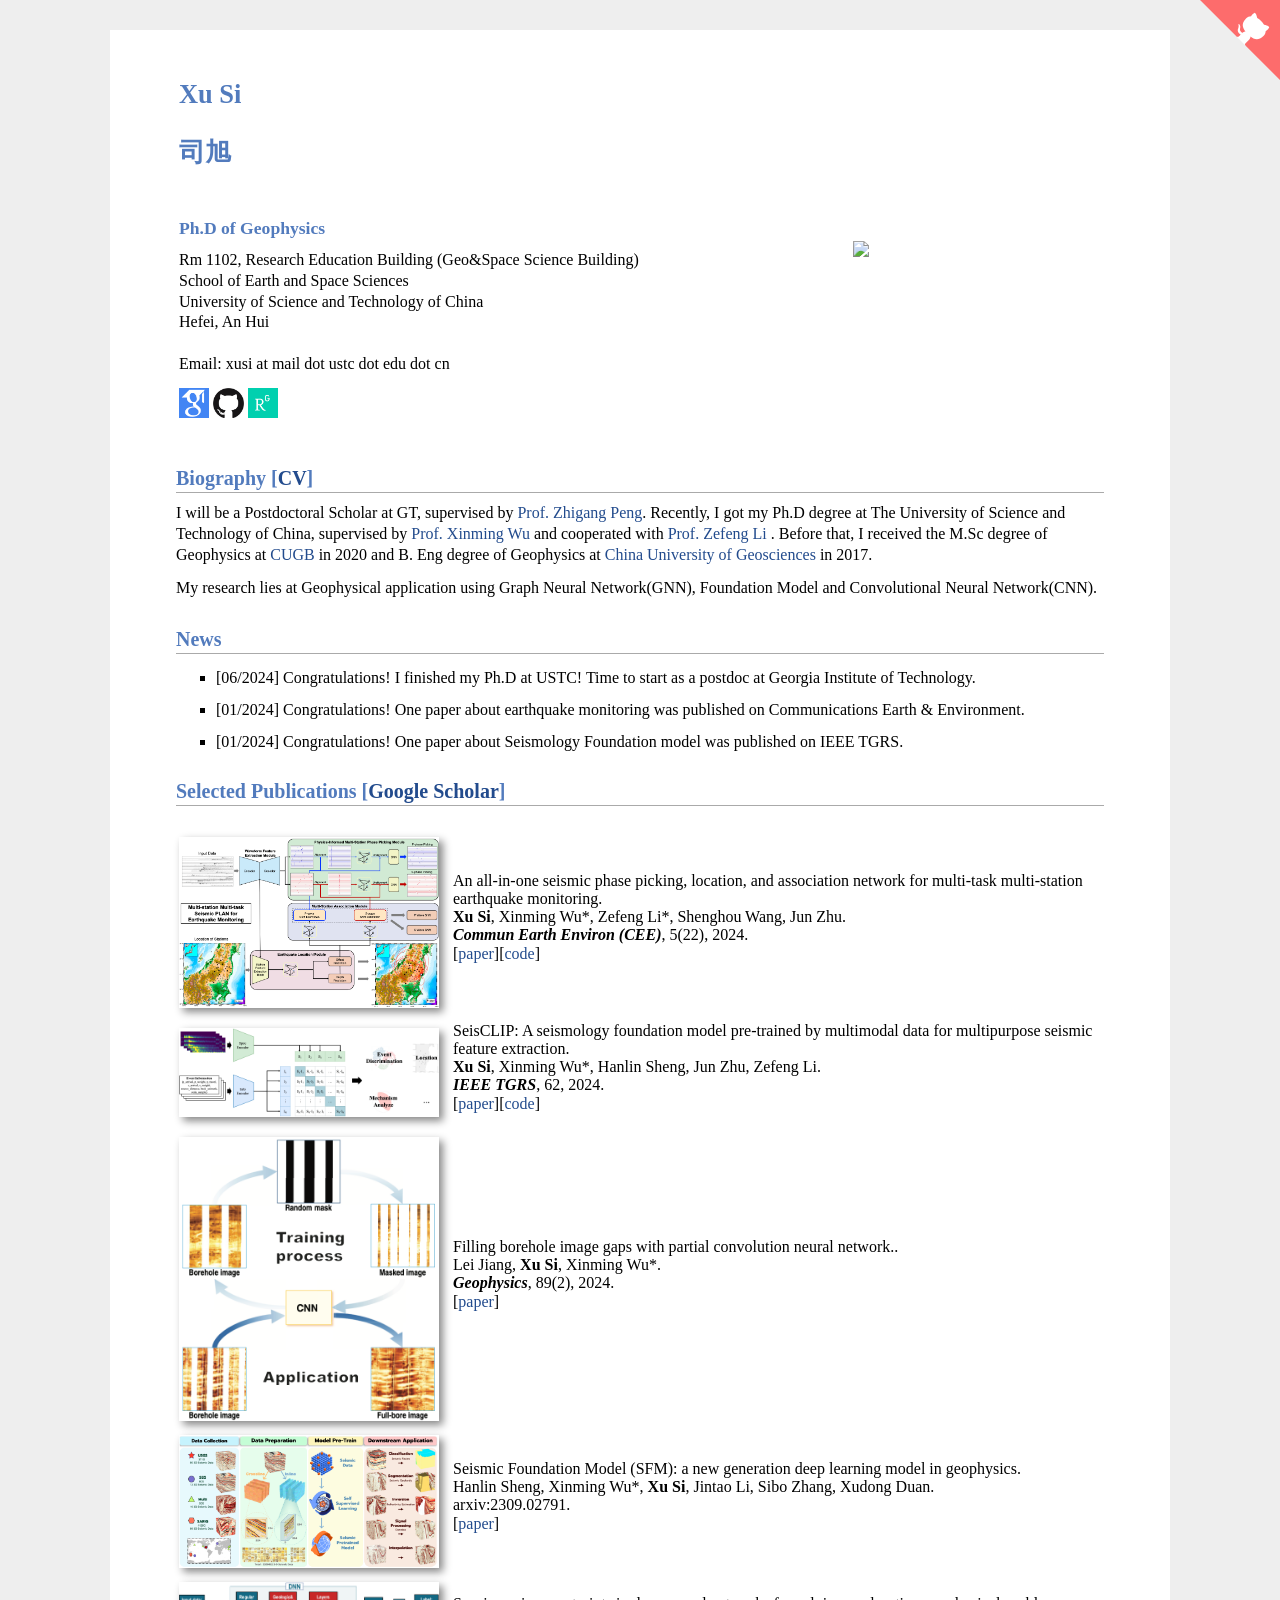
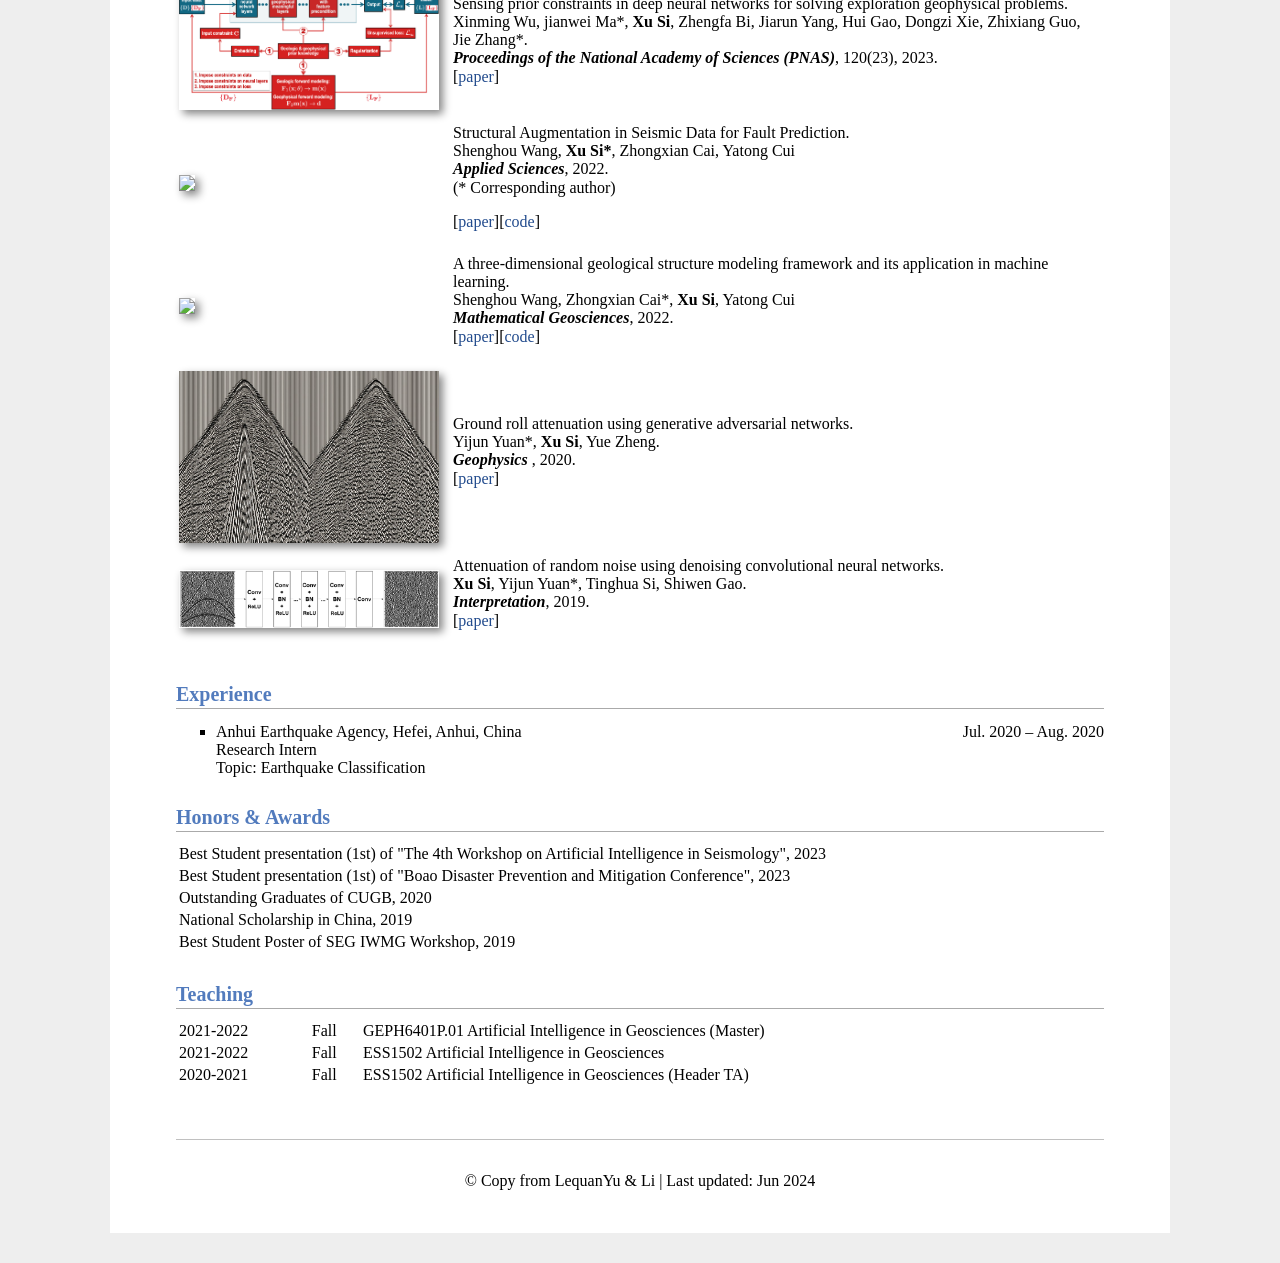
==== index.html @ 68e004c1 "pic" ====
<!DOCTYPE html PUBLIC "-//W3C//DTD XHTML 1.1//EN"
  "http://www.w3.org/TR/xhtml11/DTD/xhtml11.dtd">
<html xmlns="http://www.w3.org/1999/xhtml" xml:lang="en">
<head>
<link rel="shortcut icon" href="myIcon.ico">
<meta http-equiv="Content-Type" content="text/html;charset=utf-8" />

<meta name="keywords" content="Xu Si, Si Xu"> 
<meta name="description" content="Xu Si&#39;s home page">
<meta name="google-site-verification" content="yy_3iiS_X6pJdegdwitJMrH0LRLHXwpjrV9RKLXxKjg" />
<meta name="google-site-verification" content="yy_3iiS_X6pJdegdwitJMrH0LRLHXwpjrV9RKLXxKjg" />
<link rel="stylesheet" href="jemdoc.css" type="text/css">
<title>Xu Si&#39;s Homepage</title>
<script>
  (function(i,s,o,g,r,a,m){i['GoogleAnalyticsObject']=r;i[r]=i[r]||function(){
  (i[r].q=i[r].q||[]).push(arguments)},i[r].l=1*new Date();a=s.createElement(o),
  m=s.getElementsByTagName(o)[0];a.async=1;a.src=g;m.parentNode.insertBefore(a,m)
  })(window,document,'script','https://www.google-analytics.com/analytics.js','ga');

  ga('create', 'UA-87320911-1', 'auto');
  ga('send', 'pageview');

</script>
</head>
<body>
<div id="layout-content" style="margin-top:25px">
 <a href="https://github.com/sixu0" class="github-corner"><svg width="80" height="80" viewBox="0 0 250 250" style="fill:#FD6C6C; color:#fff; position: absolute; top: 0; border: 0; right: 0;"><path d="M0,0 L115,115 L130,115 L142,142 L250,250 L250,0 Z"></path><path d="M128.3,109.0 C113.8,99.7 119.0,89.6 119.0,89.6 C122.0,82.7 120.5,78.6 120.5,78.6 C119.2,72.0 123.4,76.3 123.4,76.3 C127.3,80.9 125.5,87.3 125.5,87.3 C122.9,97.6 130.6,101.9 134.4,103.2" fill="currentColor" style="transform-origin: 130px 106px;" class="octo-arm"></path><path d="M115.0,115.0 C114.9,115.1 118.7,116.5 119.8,115.4 L133.7,101.6 C136.9,99.2 139.9,98.4 142.2,98.6 C133.8,88.0 127.5,74.4 143.8,58.0 C148.5,53.4 154.0,51.2 159.7,51.0 C160.3,49.4 163.2,43.6 171.4,40.1 C171.4,40.1 176.1,42.5 178.8,56.2 C183.1,58.6 187.2,61.8 190.9,65.4 C194.5,69.0 197.7,73.2 200.1,77.6 C213.8,80.2 216.3,84.9 216.3,84.9 C212.7,93.1 206.9,96.0 205.4,96.6 C205.1,102.4 203.0,107.8 198.3,112.5 C181.9,128.9 168.3,122.5 157.7,114.1 C157.9,116.9 156.7,120.9 152.7,124.9 L141.0,136.5 C139.8,137.7 141.6,141.9 141.8,141.8 Z" fill="currentColor" class="octo-body"></path></svg></a><style>.github-corner:hover .octo-arm{animation:octocat-wave 560ms ease-in-out}@keyframes octocat-wave{0%,100%{transform:rotate(0)}20%,60%{transform:rotate(-25deg)}40%,80%{transform:rotate(10deg)}}@media (max-width:500px){.github-corner:hover .octo-arm{animation:none}.github-corner .octo-arm{animation:octocat-wave 560ms ease-in-out}}</style>

<table>
	<tbody>
		<tr>
			<td width="670">
				<div id="toptitle">					
					<h1>Xu Si</h1><h1>
					<h1>司旭</h1><h1>
				</h1></div>

				<h3>Ph.D of Geophysics</h3>
				<p>
					Rm 1102, Research Education Building (Geo&Space Science Building) <br>
					School of Earth and Space Sciences <br>
					University of Science and Technology of China <br>
					Hefei, An Hui<br>
					<br>
					Email: xusi at mail dot ustc dot edu dot cn
				</p>
				<p> <a href="https://scholar.google.com/citations?user=pdmU1VcAAAAJ&hl=en"><img src="./pic/google_scholar.png" height="30px" style="margin-bottom:-3px"></a>
					<a href="https://github.com/sixu0"><img src="./pic/github_s.jpg" height="30px" style="margin-bottom:-3px"></a>
					<a href="https://www.researchgate.net/profile/Xu-Si-3"><img src="./pic/rg.png" height="30px" style="margin-bottom:-3px"></a>
					<!--
					<a href="https://www.linkedin.com/in/lequan-yu-124811a2"><img src="./pic/LinkedIn_s.png" height="30px" style="margin-bottom:-3px"></a>
					<a href="https://zh-cn.facebook.com/people/Lequan-Yu/100003696557697"><img src="./pic/Facebook_s.png" height="30px" style="margin-bottom:-3px"></a>
					-->
				</p>
			</td>
			<td>
				<img src="./pic/sixu10.jpg" border="0" width="200"><br>
			</td>
		</tr><tr>
	</tr></tbody>
</table>

<h2>Biography [<a href="./CV_xu.pdf">CV</a>]</h2>
<p>
	I will be a Postdoctoral Scholar at GT, supervised by <a href="http://geophysics.eas.gatech.edu/people/zpeng/" target="_blank">
		Prof. Zhigang Peng</a>.
	Recently, I got my Ph.D degree at The University of Science and Technology of China, 
	supervised by <a href="http://cig.ustc.edu.cn/people/list.htm" target="_blank">
	Prof. Xinming Wu</a> and cooperated with <a href="https://dams.ustc.edu.cn/main.htm" target="_blank">Prof. Zefeng Li </a>.
	Before that, I received the M.Sc degree of Geophysics at <a href="https://www.cugb.edu.cn//">CUGB</a> in 2020 and
	B. Eng degree of Geophysics at <a href="http://dkxy.cug.edu.cn//">China University of Geosciences</a> in 2017.
</p>

<p>My research lies at Geophysical application using Graph Neural Network(GNN), Foundation Model and Convolutional Neural Network(CNN). </p>

<h2>News</h2>
<ul>
	<li>
		[06/2024] Congratulations! I finished my Ph.D at USTC! Time to start as a postdoc at Georgia Institute of Technology.
	</li>
	<li>
		[01/2024] Congratulations! One paper about earthquake monitoring was published on Communications Earth & Environment.
	</li>
	<li>
		[01/2024] Congratulations! One paper about Seismology Foundation model was published on IEEE TGRS.
	</li>
</ul>



<h2>Selected Publications [<a href="https://scholar.google.com/citations?user=pdmU1VcAAAAJ&hl=en">Google Scholar</a>]</h2>
<!--<p><a href="http://scholar.google.com/citations?user=PeMuphgAAAAJ">My Google Scholar</a></p>-->
<table id="tbPublications" width="100%">
	<tbody>

	<tr>
		<td width="270">
			<img src="./indexpics/PLAN.png" width="260px" style="box-shadow: 4px 4px 8px #888">
		</td>
		<td> An all-in-one seismic phase picking, location, and association network for multi-task multi-station earthquake
		monitoring. <br>
			<b>Xu Si</b>, Xinming Wu*, Zefeng Li*, Shenghou Wang, Jun Zhu.<br>
			<i><b>Commun Earth Environ (CEE)</b></i>, 5(22), 2024.
			<p>[<a href="https://www.nature.com/articles/s43247-023-01188-4">paper</a>][<a
					href="https://github.com/sixu0/PLAN_Earthquake_Monitoring">code</a>]</p>
		</td>
	</tr>
	<tr>&nbsp</tr>
	<tr>&nbsp</tr>
	<tr>&nbsp</tr>

	<tr>
		<td width="270">
			<img src="./indexpics/SeisCLIP.png" width="260px" style="box-shadow: 4px 4px 8px #888">
		</td>
		<td> SeisCLIP: A seismology foundation model pre-trained by multimodal data for multipurpose seismic feature extraction. <br>
			<b>Xu Si</b>, Xinming Wu*, Hanlin Sheng, Jun Zhu, Zefeng Li.<br>
			<i><b>IEEE TGRS</b></i>, 62, 2024.
			<p>[<a href="https://ieeexplore.ieee.org/document/10400506">paper</a>][<a
					href="https://github.com/sixu0/SeisCLIP">code</a>]</p>
		</td>
	</tr>
	<tr>&nbsp</tr>
	<tr>&nbsp</tr>
	<tr>&nbsp</tr>

	<tr>
		<td width="270">
			<img src="./indexpics/welllog.png" width="260px" style="box-shadow: 4px 4px 8px #888">
		</td>
		<td> Filling borehole image gaps with partial convolution neural network.. <br>
			Lei Jiang, <b>Xu Si</b>, Xinming Wu*.<br>
			<i><b>Geophysics</b></i>, 89(2), 2024.
			<p>[<a href="https://cig.ustc.edu.cn/_upload/tpl/05/cd/1485/template1485/papers/jiang2024FillingBoreholeImageGaps.pdf">paper</a>]</p>
		</td>
	</tr>
	<tr>&nbsp</tr>
	<tr>&nbsp</tr>
	<tr>&nbsp</tr>


	<tr>
		<td width="270">
			<img src="./indexpics/SFM.png" width="260px" style="box-shadow: 4px 4px 8px #888">
		</td>
		<td> Seismic Foundation Model (SFM): a new generation deep learning model in geophysics. <br>
			Hanlin Sheng, Xinming Wu*, <b>Xu Si</b>, Jintao Li, Sibo Zhang, Xudong Duan.<br>
			arxiv:2309.02791.
			<p>[<a href="https://arxiv.org/abs/2309.02791">paper</a>]
			</p>
		</td>
	</tr>
	<tr>&nbsp</tr>
	<tr>&nbsp</tr>
	<tr>&nbsp</tr>

	<tr>
		<td width="270">
			<img src="./indexpics/pnas.png" width="260px" style="box-shadow: 4px 4px 8px #888">
		</td>
		<td> Sensing prior constraints in deep neural networks for solving exploration geophysical problems. <br>
			Xinming Wu, jianwei Ma*, <b>Xu Si</b>, Zhengfa Bi, Jiarun Yang, Hui Gao, Dongzi Xie, Zhixiang Guo, Jie Zhang*.<br>
			<i><b>Proceedings of the National Academy of Sciences (PNAS)</b></i>, 120(23), 2023.
			<p>[<a href="https://www.pnas.org/doi/10.1073/pnas.2219573120">paper</a>]</p>
		</td>
	</tr>
	<tr>&nbsp</tr>
	<tr>&nbsp</tr>
	<tr>&nbsp</tr>


	<tr>
		<td width="270">
			<img src="./indexpics/fault_b.png" width="260px" style="box-shadow: 4px 4px 8px #888">
		</td>
		<td> Structural Augmentation in Seismic Data for Fault Prediction. <br>
			Shenghou Wang, <b>Xu Si&#42</b>, Zhongxian Cai, Yatong Cui<br>
			<i><b>Applied Sciences</b></i>, 2022.
			<p>(* Corresponding author)</p>
			<p>[<a href="https://www.mdpi.com/2076-3417/12/19/9796">paper</a>][<a href="https://github.com/sixu0/Fault_aug">code</a>]</p>
		</td>
	</tr> 
	<tr>&nbsp</tr>
	<tr>&nbsp</tr>
	<tr>&nbsp</tr>


	<tr>
		<td width="270">
		<img src="./indexpics/fault_a.png" width="260px" style="box-shadow: 4px 4px 8px #888">
		</td>
		<td> A three-dimensional geological structure modeling framework and its application in machine learning. <br>
		Shenghou Wang, Zhongxian Cai*, <b>Xu Si</b>, Yatong Cui<br>
		<i><b>Mathematical Geosciences</b></i>, 2022.
		<p>[<a href = "https://link.springer.com/article/10.1007/s11004-022-10027-9">paper</a>][<a href="https://github.com/sixu0/Fault_aug">code</a>]</p>
		</td>
	</tr>
	<tr>&nbsp</tr>
	<tr>&nbsp</tr>
	<tr>&nbsp</tr>


	<tr>
		<td width="270">
		<img src="./indexpics/gan.png" width="260px" style="box-shadow: 4px 4px 8px #888">
		</td>		
		<td> Ground roll attenuation using generative adversarial networks. <br>
		Yijun Yuan*, <b>Xu Si</b>, Yue Zheng. <br>
		<i><b>Geophysics</b></i> , 2020.
		<p>[<a href="https://library.seg.org/doi/10.1190/geo2019-0414.1">paper</a>]</p>
		</td>
	</tr>
	<tr>&nbsp</tr>
	<tr>&nbsp</tr>
	<tr>&nbsp</tr>


	<tr>
		<td width="270">
			<img src="./indexpics/dncnn.png" width="260px" style="box-shadow: 4px 4px 8px #888">
		</td>
		<td> Attenuation of random noise using denoising convolutional neural networks. <br>
			<b>Xu Si</b>, Yijun Yuan*, Tinghua Si, Shiwen Gao. <br>
			<i><b>Interpretation</b></i>, 2019.
			<p>[<a href="https://library.seg.org/doi/10.1190/INT-2018-0220.1">paper</a>]</p>
		</td>
	</tr>
	<tr>&nbsp</tr>
	<tr>&nbsp</tr>
	<tr>&nbsp</tr>
</tbody>
</table>

<!-- <h2>Selected Conferences</h2>
<table id="Selected Conferences" width="100%">
	
	<tr>
		<td width="270">
			<img src="./indexpics/cyclegan.png" width="260px" style="box-shadow: 4px 4px 8px #888">
		</td>
		<td> Ground roll attenuation based on conditional and cycle generative adversarial networks. <br>
			<b>Xu Si</b>, Yijun Yuan, FangYuan Ping, Yue Zheng, Liyi Feng. <br>
			<i><b>IWMG</b></i>, 2019.
			<p>[<a href="https://doi.org/10.1190/iwmg2019_23.1">paper</a>]</p>
		</td>
	</tr>
	<tr>&nbsp</tr>
	<tr>&nbsp</tr>
	<tr>&nbsp</tr>
</tbody></table>	 -->
		
	<!--
	<tr>
		<td width="270">
		<img src="./indexpics/sp-gan.png" width="260px" style="box-shadow: 4px 4px 8px #888">
		</td>		
		<td> SP-GAN: Sphere-guided 3D Shape Generation and Manipulation. <br>
		Ruihui Li, <b>Xianzhi Li</b>, Ka-Hei Hui, Chi-Wing Fu. <br>
		<i><b>ACM SIGGRAPH</b></i>, 2021.
		<p></p>
		<p>[<a href="https://liruihui.github.io/source_files/SP-GAN.pdf">paper</a>][<a href="https://github.com/liruihui/SP-GAN">code</a>]</p>
		</td>
	</tr>
	<tr>&nbsp</tr>
	<tr>&nbsp</tr>
	<tr>&nbsp</tr>
	
	<tr>
		<td width="270">
		<img src="./indexpics/scan.png" width="260px" style="box-shadow: 4px 4px 8px #888">
		</td>		
		<td> Point Cloud Upsampling via Disentangled Refinement. <br>
		Ruihui Li, <b>Xianzhi Li</b>*,  Pheng-Ann Heng, Chi-Wing Fu. <br>
		<em>IEEE Conference on Computer Vision and Pattern Recognition</em> (<i><b>CVPR</b></i>), 2021.
		<p>(* Corresponding author)</p>
		<p></p>
		<p>[<a href="https://arxiv.org/abs/2106.04779">paper</a>][<a href="https://github.com/liruihui/Dis-PU">code</a>]</p>
		</td>
	</tr>
	<tr>&nbsp</tr>
	<tr>&nbsp</tr>
	<tr>&nbsp</tr>

	<tr>
		<td width="270">
		<img src="./indexpics/pu-net.png" width="260px" style="box-shadow: 4px 4px 8px #888">
		</td>
		<td> PU-Net: Point Cloud Upsampling Network. <br>
		Lequan Yu*, <b>Xianzhi Li</b>*, Chi-Wing Fu, Daniel Cohen-Or, Pheng-Ann Heng. <br>
		<em>IEEE Conference on Computer Vision and Pattern Recognition</em> (<i><b>CVPR</b></i>), 2018.
		<p>(* Joint first author)</p>
		<p></p>
		<p>[<a href="https://arxiv.org/abs/1801.06761" target="_blank">paper</a>] [<a href="https://github.com/yulequan/PU-Net" target="_blank">code</a>]</p>
		</td>
	</tr>
	<tr>&nbsp</tr>
	<tr>&nbsp</tr>
	<tr>&nbsp</tr>
	-->




<h2>Experience</h2>
<ul>
	<!-- <li>
		<div style="float:left; text-align:left">Huawei, Cloud BU Group, Xian, Shaanxi, China</div> <div style="float:right; text-align:right">Mar. 2021 – Jul. 2021</div><br>
		Cloud Computing Engineer Intern<br>
		Topic: Seismic Attribute<br>
	</li> -->
	<li>
		<div style="float:left; text-align:left">Anhui Earthquake Agency, Hefei, Anhui, China</div> <div style="float:right; text-align:right">Jul. 2020 – Aug. 2020</div><br>
		Research Intern<br>
		Topic: Earthquake Classification<br>
	</li>
</ul>


<h2>Honors &amp; Awards</h2>
<table style="border-spacing:2px">

	<tbody>
		<tr><td> Best Student presentation (1st) of "The 4th Workshop on Artificial Intelligence in Seismology", 2023</td></tr>
		<tr><td> Best Student presentation (1st) of "Boao Disaster Prevention and Mitigation Conference", 2023</td></tr>
		<tr><td> Outstanding Graduates of CUGB, 2020</td></tr>
		<tr><td> National Scholarship in China, 2019</td></tr>
		<tr><td> Best Student Poster of SEG IWMG Workshop, 2019</td></tr>
	</tbody>
</table>


<h2>Teaching</h2>
<table id="tbTeaching" border="0" width="100%">
	<tbody>
		<tr>
			<td> 2021-2022</td><td>Fall</td><td>GEPH6401P.01 Artificial Intelligence in Geosciences (Master)</td>
		</tr>
        	<tr>
			<td> 2021-2022</td><td>Fall</td><td>ESS1502 Artificial Intelligence in Geosciences</td>
		</tr>
		<tr>
			<td> 2020-2021</td><td>Fall</td><td>ESS1502 Artificial Intelligence in Geosciences (Header TA)</td>
		</tr>
	</tbody>
</table>

<!--
<h2>Experience</h2>
<li>
	Research Assistant, &nbsp 08. 2015 - Now
	<p></p>
	<p>&nbsp&nbsp&nbsp The Chinese University of Hong Kong</p>
	<p></p> 
		<p>&nbsp&nbsp&nbsp Advisor: Pheng Ann Heng</p> 
        <p style="margin-top:3px">
		</p>
</li>
<li>
	Software Engineering Intern, &nbsp 01. 2015 - 04. 2015
	<p></p>
	<p>&nbsp&nbsp&nbsp Epiclouds, a startup company in Hangzhou</p>
	<p></p> 
        <p style="margin-top:3px">
		</p>
</li>

<h2>Miscellanies</h2>
<li>
	<h4>Research Papers</h4>&nbsp 
		<a href="http://kesen.realtimerendering.com/">Computer Graphics Papers</a>,&nbsp
        <a href="http://www.cvpapers.com/index.html">Computer Vision Papers</a>
        <p style="margin-top:3px">
		</p>
</li>

<li>
	<h4>Some of My Friends</h4>&nbsp 
		<a href="http://appsrv.cse.cuhk.edu.hk/~xuli/">Li Xu</a>,&nbsp 
		<a href="http://appsrv.cse.cuhk.edu.hk/~cwlu/">Cewu Lu</a>,&nbsp
		<a href="http://appsrv.cse.cuhk.edu.hk/~qyan/">Qiong Yan</a>,&nbsp 
		<a href="http://shijianping.me/">Jianping Shi</a>,&nbsp
		<a href="http://i.cs.hku.hk/~xghan/">Xiaoguang Han</a>,&nbsp
		<a href="http://www.math.zju.edu.cn/ruizhenhu/">Ruizhen Hu</a>,&nbsp 
		<a href="http://appsrv.cse.cuhk.edu.hk/~rjliao/">Renjie Liao</a>,&nbsp
		<a href="">Ziyang Ma</a>,&nbsp
		<a href="http://www.xtao.website">Xin Tao</a>
        <p style="margin-top:3px">
		</p>
</li>

<li>
	<h4>Coding Resources</h4>&nbsp 
		<a href="http://opencv.itseez.com/">OpenCV</a>,&nbsp
        <a href="http://www.cgal.org/">CGAL</a>,&nbsp
        <a href="http://www.opengl.org/">OpenGL</a>,&nbsp
        <a href="http://www.nvidia.com/object/cuda_home_new.html">CUDA</a>,&nbsp
        <a href="http://www.wholetomato.com/">Visual Assist</a>,&nbsp
        <a href="www.mosek.com/">Mosek</a>,&nbsp
        <a href="http://www.mathworks.cn/products/matlab/">Matlab</a>,&nbsp
        <a href="http://software.intel.com/en-us/articles/intel-mkl/">Math Kernel Library</a>,&nbsp
        <a href="http://www.cs.umd.edu/~mount/ANN/">ANN</a>,&nbsp
        <a href="http://www.netlib.org/lapack/">LAPACK</a>,&nbsp
        <a href="http://www.tau.ac.il/~stoledo/taucs/">TAUCS</a>,&nbsp
        <a href="http://www.codeproject.com/Articles/1300/CxImage">CXimage</a>
        <p style="margin-top:3px">
		</p>
</li>
-->

<div id="footer">
	<div id="footer-text"></div>
</div>
	<p><center>
	  	<div id="clustrmaps-widget" style="width:10%">
			<script type="text/javascript" id="clstr_globe"
				src="//clustrmaps.com/globe.js?d=zldjbNQt2VeWQ4o3VIk_ILnxk0wG7ytRajCscqDWEXE"></script>
	  		<noscript><a href='https://clustrmaps.com/site/xfn5' title='Visit tracker'><img
					src='//clustrmaps.com/map_v2.png?cl=ffffff&w=a&t=tt&d=pT8r_ZMBBdBPTv7KnlTCiBDylmHyi1qsWdPpY_tIlqY' /></a></noscript>

<!--<script type='text/javascript' id='clustrmaps' src='//cdn.clustrmaps.com/map_v2.js?cl=ffffff&w=a&t=tt&d=UexA6kPrFZuJeB69B5BZyS063R_EhdDx6FAwAYiub2U&co=2d78ad&ct=ffffff&cmo=3acc3a&cmn=ff5353'></script>
      		<noscript><a href='https://clustrmaps.com/site/1aa2l'  title='Visit tracker'><img src='//clustrmaps.com/map_v2.png?cl=ffffff&w=a&t=tt&d=UexA6kPrFZuJeB69B5BZyS063R_EhdDx6FAwAYiub2U&co=2d78ad&ct=ffffff'/></a></noscript> -->
	</div>        
	<br>
        &copy; Copy from LequanYu & Li | Last updated: Jun 2024
     
      </center></p>


</div>
</body></html>
---- jemdoc.css ----
/* Default css file for jemdoc. */

table#tlayout {
    border: none;
    border-collapse: separate;
    background: white;
}
/*
body {
	background: white;
	padding-bottom: 8px;
	margin: 0;
}
*/
html {
  background-color: #eeeeee; 
}

body { 
  font-family: Georgia, serif;
  color: #000;
  background-color: #ffffff; 
  text-align:left; /* for IE */
  margin-top: 30px; 
  margin-bottom: 30px;
  margin-left: auto;
  margin-right: auto;
  padding-left:  50px;
  padding-right: 50px;
  padding-top: 10px;
  padding-bottom: 30px;
  max-width: 960px;
}

#layout-menu {
	background: #f6f6f6;
	border: 1px solid #dddddd;
	padding-top: 0.5em;
	padding-left: 8px;
	padding-right: 8px;
	font-size: 1.0em;
	width: auto;
	white-space: nowrap;
    text-align: left;
    vertical-align: top;
}

#layout-menu td {
	background: #f4f4f4;
    vertical-align: top;
}

#layout-content {
	padding-top: 0.0em;
	padding-left: 1.0em;
	padding-right: 1.0em;
    border: none;
    background: white;
    text-align: left;
    vertical-align: top;
}

#layout-menu a {
	line-height: 1.5em;
	margin-left: 0.5em;
}

tt {
    background: #ffffdd;
}

pre, tt {
	font-size: 90%;
	font-family: monaco, monospace;
}

a, a > tt {
	color: #224b8d;
	text-decoration: none;
}

a:hover {
	border-bottom: 1px gray dotted;
}

#layout-menu a.current:link, #layout-menu a.current:visited {
	color: #022b6d;
	border-bottom: 1px gray solid;
}
#layout-menu a:link, #layout-menu a:visited, #layout-menu a:hover {
	color: #527bbd;
	text-decoration: none;
}
#layout-menu a:hover {
	text-decoration: none;
}

div.menu-category {
	border-bottom: 1px solid gray;
	margin-top: 0.8em;
	padding-top: 0.2em;
	padding-bottom: 0.1em;
	font-weight: bold;
}

div.menu-item {
	padding-left: 16px;
	text-indent: -16px;
}

div#toptitle {
	padding-bottom: 0.2em;
	margin-bottom: 1.5em;
	/*border-bottom: 3px double gray;*/
}

/* Reduce space if we begin the page with a title. */
div#toptitle + h2, div#toptitle + h3 {
	margin-top: 0em;
}

div#subtitle {
	margin-top: 0.0em;
	margin-bottom: 0.0em;
	padding-top: 0em;
	padding-bottom: 0.1em;
}

em {
	font-style: italic;
}

strong {
	font-weight: bold;
}


h1, h2, h3 {
	color: #527bbd;
	margin-top: 0.7em;
	margin-bottom: 0.5em;
	padding-bottom: 0.2em;
	line-height: 1.0;
	padding-top: 0.5em;
	border-bottom: 1px solid #aaaaaa;
}

h1 {
	font-size: 165%;
	padding-bottom: 0.3em;
}

h2 {
	padding-top: 0.8em;
	font-size: 125%;
}

h2 + h3 {
    padding-top: 0.2em;
}

h3 {
	font-size: 110%;
	border-bottom: none;
}

p {
	margin-top: 0.0em;
	margin-bottom: 0.8em;
	padding: 0;
	line-height: 1.3;
}

pre {
	padding: 0;
	margin: 0;
}

div#footer {
	font-size: small;
	border-top: 1px solid #c0c0c0;
	padding-top: 0.1em;
	margin-top: 4.0em;
	color: #c0c0c0;
}

div#footer a {
	color: #80a0b0;
}

div#footer-text {
	float: left;
	padding-bottom: 8px;
}

ul, ol, dl {
	margin-top: 0.2em;
	padding-top: 0;
	margin-bottom: 0.8em;
}

dt {
	margin-top: 0.5em;
	margin-bottom: 0;
}

dl {
	margin-left: 20px;
}

dd {
	color: #222222;
}

dd > *:first-child {
	margin-top: 0;
}

ul {
	list-style-position: outside;
	list-style-type: square;
}

p + ul, p + ol {
	margin-top: -0.5em;
}

li {
	margin-top:0.9em;
}

ol {
	list-style-position: outside;
	list-style-type: decimal;
}

li p, dd p {
	margin-bottom: 0.3em;
}


ol ol {
	list-style-type: lower-alpha;
}

ol ol ol {
	list-style-type: lower-roman;
}

p + div.codeblock {
	margin-top: -0.6em;
}

div.codeblock, div.infoblock {
	margin-right: 0%;
	margin-top: 1.2em;
	margin-bottom: 1.3em;
}

div.blocktitle {
	font-weight: bold;
	color: #cd7b62;
	margin-top: 1.2em;
	margin-bottom: 0.1em;
}

div.blockcontent {
	border: 1px solid silver;
	padding: 0.3em 0.5em;
}

div.infoblock > div.blockcontent {
	background: #ffffee;
}

div.blockcontent p + ul, div.blockcontent p + ol {
	margin-top: 0.4em;
}

div.infoblock p {
	margin-bottom: 0em;
}

div.infoblock li p, div.infoblock dd p {
	margin-bottom: 0.5em;
}

div.infoblock p + p {
	margin-top: 0.8em;
}

div.codeblock > div.blockcontent {
	background: #f6f6f6;
}

span.pycommand {
	color: #000070;
}

span.statement {
	color: #008800;
}
span.builtin {
	color: #000088;
}
span.special {
	color: #990000;
}
span.operator {
	color: #880000;
}
span.error {
	color: #aa0000;
}
span.comment, span.comment > *, span.string, span.string > * {
	color: #606060;
}

@media print {
	#layout-menu { display: none; }
}

#fwtitle {
	margin: 2px;
}

#fwtitle #toptitle {
	padding-left: 0.5em;
	margin-bottom: 0.5em;
}

#layout-content h1:first-child, #layout-content h2:first-child, #layout-content h3:first-child {
	margin-top: -0.7em;
}

div#toptitle h1, #layout-content div#toptitle h1 {
	margin-bottom: 0.0em;
	padding-bottom: 0.1em;
	padding-top: 0;
	margin-top: 0.5em;
	border-bottom: none;
}

img.eq {
	padding: 0;
	padding-left: 0.1em;
	padding-right: 0.1em;
	margin: 0;
}

img.eqwl {
	padding-left: 2em;
	padding-top: 0.6em;
	padding-bottom: 0.2em;
	margin: 0;
}

table + table {
    margin-top: 1em;
}

tr.heading {
    font-weight: bold;
    border-bottom: 2px solid black;
}

img {
    border: none;
}

table.imgtable, table.imgtable td {
    border: none;
    text-align: left;
}
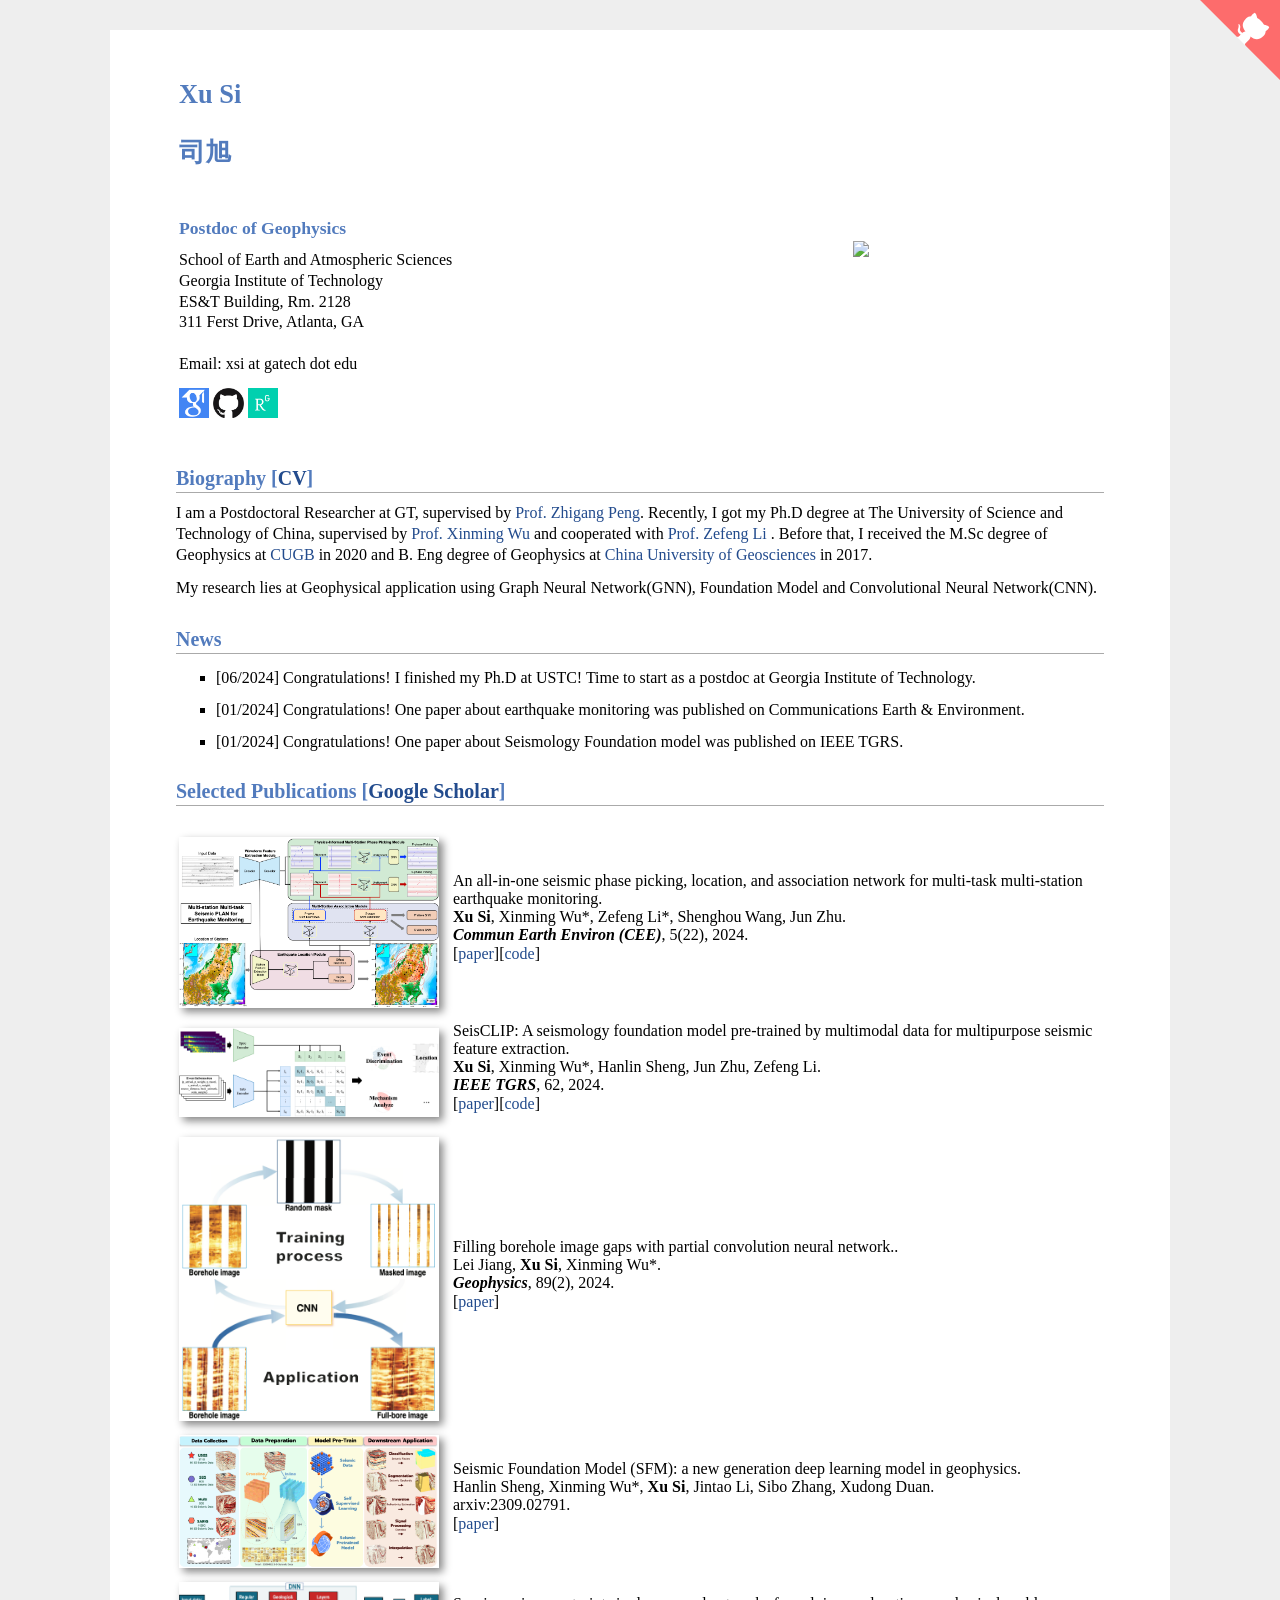
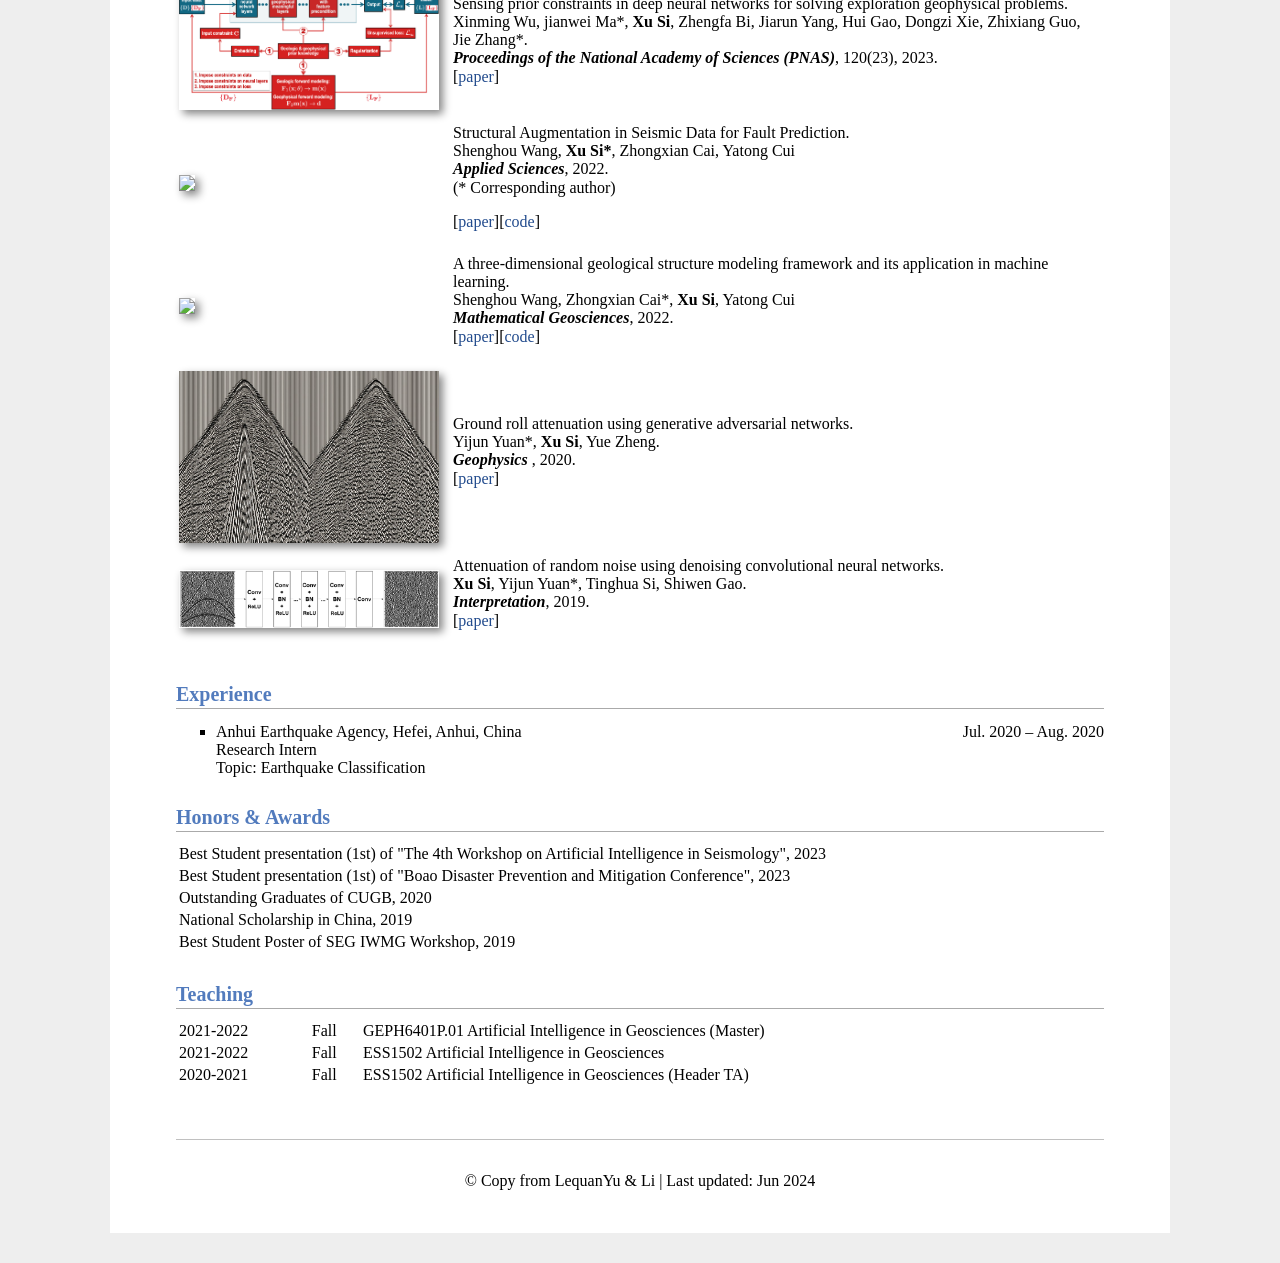
==== commit 1a26f36e: "GT" ====
--- a/index.html
+++ b/index.html
@@ -35,14 +35,15 @@
 					<h1>司旭</h1><h1>
 				</h1></div>
 
-				<h3>Ph.D of Geophysics</h3>
+				<h3>Postdoc of Geophysics</h3>
 				<p>
-					Rm 1102, Research Education Building (Geo&Space Science Building) <br>
-					School of Earth and Space Sciences <br>
-					University of Science and Technology of China <br>
-					Hefei, An Hui<br>
+					
+					School of Earth and Atmospheric Sciences <br>
+					Georgia Institute of Technology <br>
+					ES&T Building, Rm. 2128 <br>
+					311 Ferst Drive, Atlanta, GA <br>
 					<br>
-					Email: xusi at mail dot ustc dot edu dot cn
+					Email: xsi at gatech dot edu
 				</p>
 				<p> <a href="https://scholar.google.com/citations?user=pdmU1VcAAAAJ&hl=en"><img src="./pic/google_scholar.png" height="30px" style="margin-bottom:-3px"></a>
 					<a href="https://github.com/sixu0"><img src="./pic/github_s.jpg" height="30px" style="margin-bottom:-3px"></a>
@@ -62,7 +63,7 @@
 
 <h2>Biography [<a href="./CV_xu.pdf">CV</a>]</h2>
 <p>
-	I will be a Postdoctoral Scholar at GT, supervised by <a href="http://geophysics.eas.gatech.edu/people/zpeng/" target="_blank">
+	I am a Postdoctoral Researcher at GT, supervised by <a href="http://geophysics.eas.gatech.edu/people/zpeng/" target="_blank">
 		Prof. Zhigang Peng</a>.
 	Recently, I got my Ph.D degree at The University of Science and Technology of China, 
 	supervised by <a href="http://cig.ustc.edu.cn/people/list.htm" target="_blank">
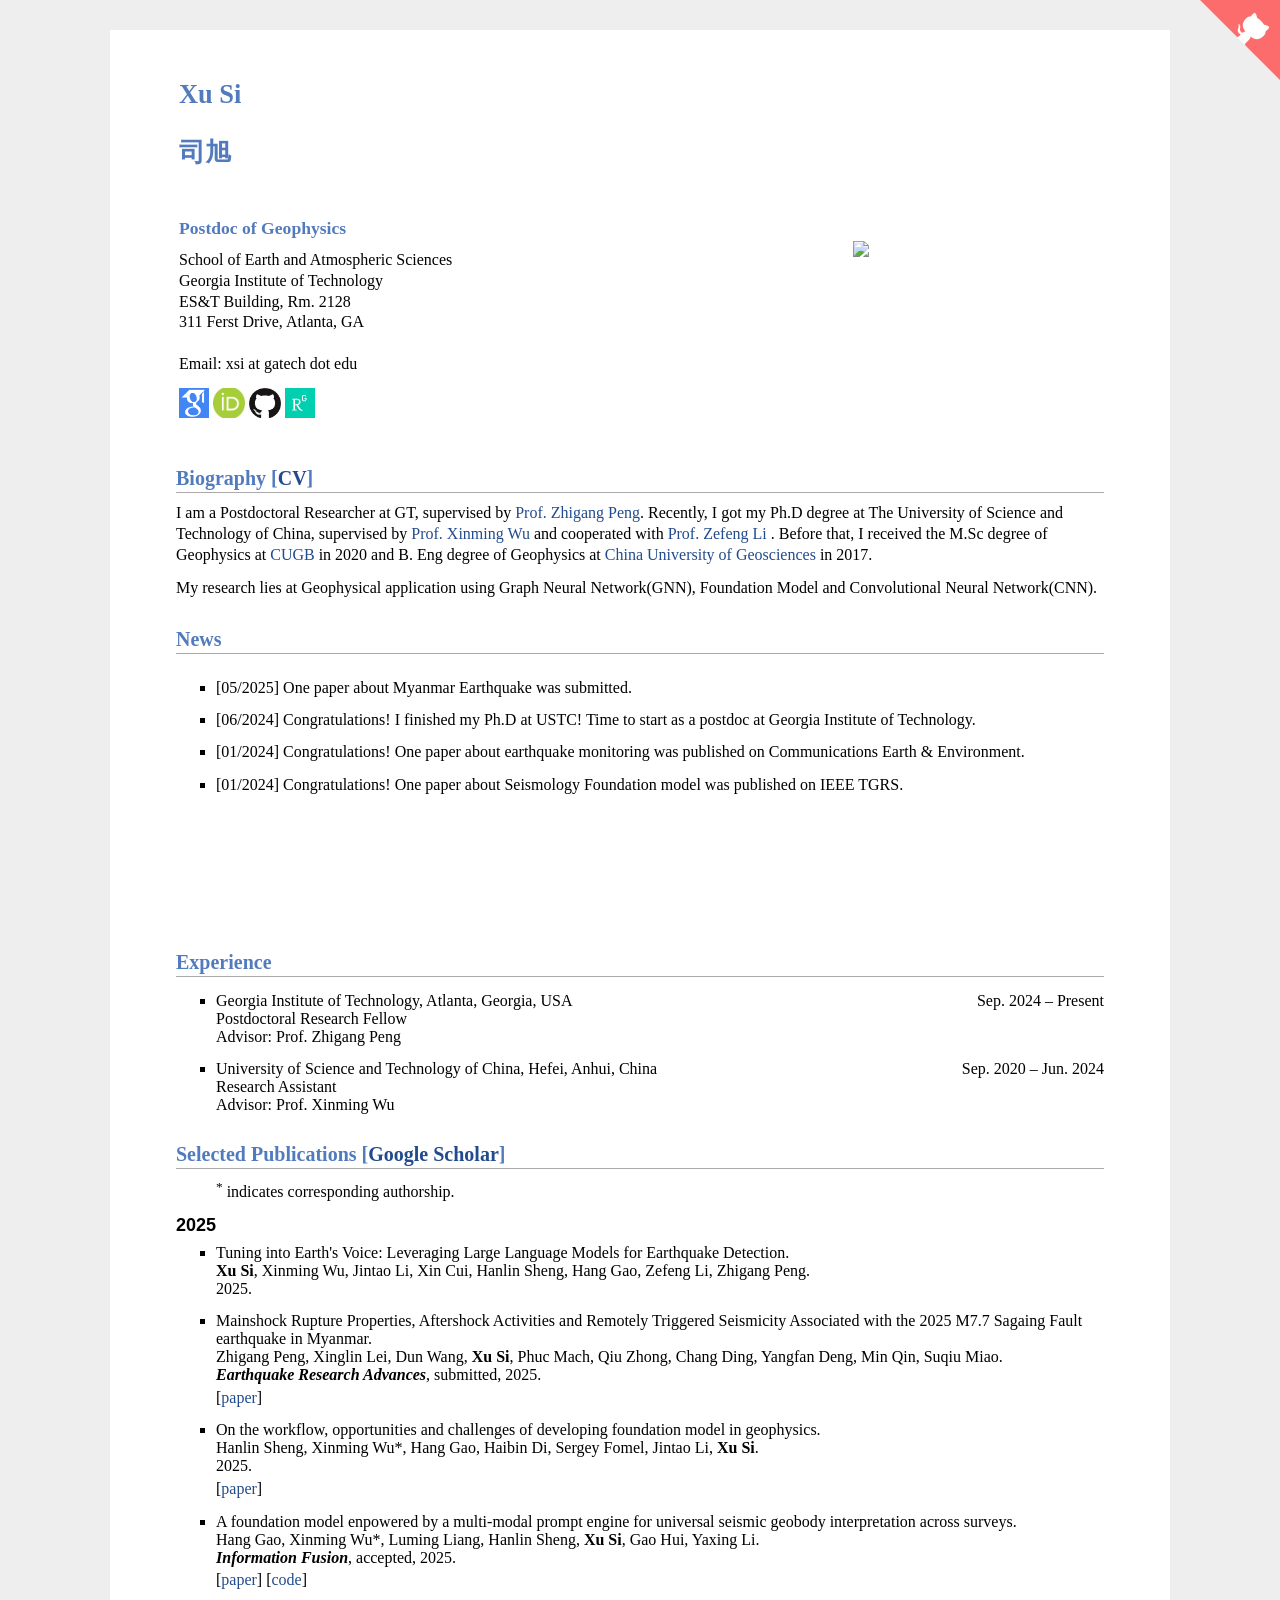
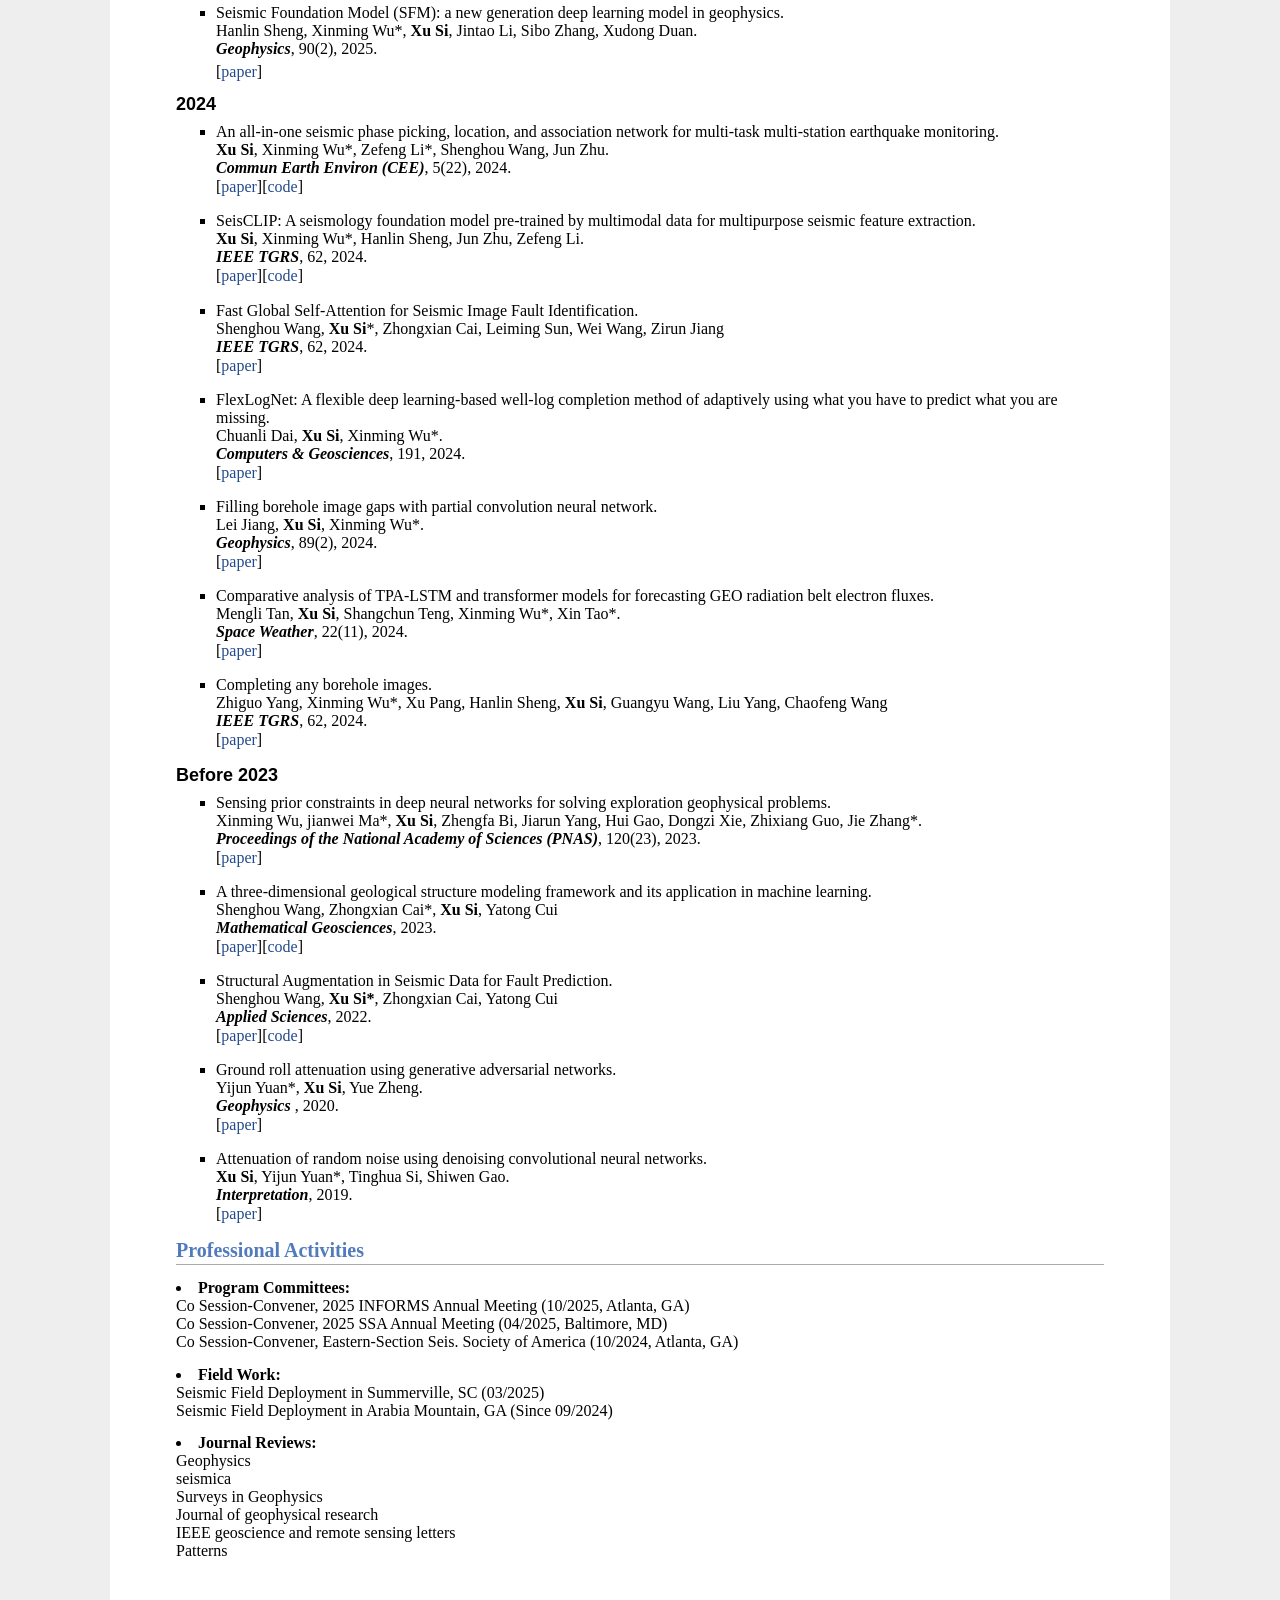
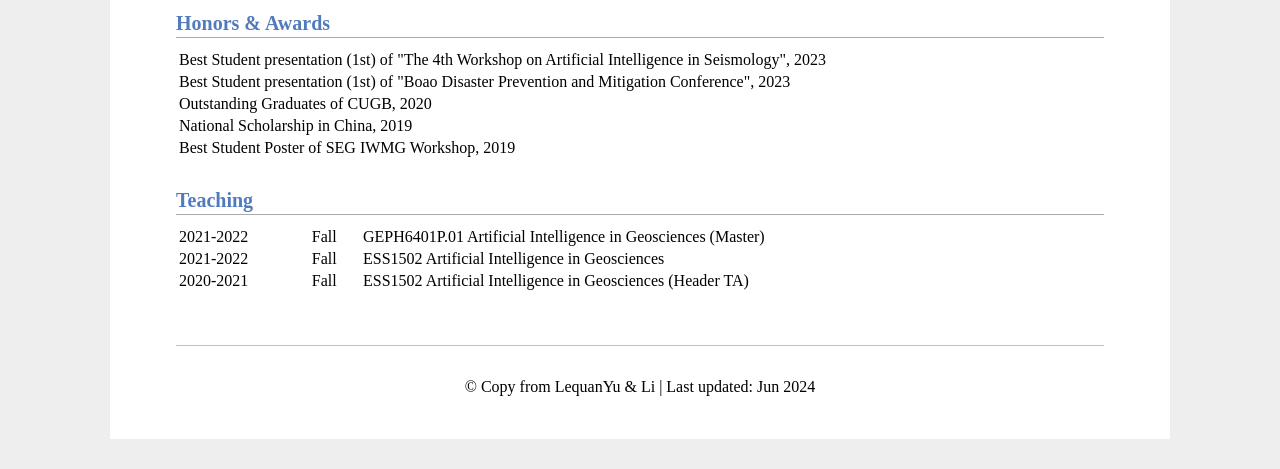
==== commit 9ed39c4d: "update" ====
--- a/index.html
+++ b/index.html
@@ -46,6 +46,7 @@
 					Email: xsi at gatech dot edu
 				</p>
 				<p> <a href="https://scholar.google.com/citations?user=pdmU1VcAAAAJ&hl=en"><img src="./pic/google_scholar.png" height="30px" style="margin-bottom:-3px"></a>
+					<a href="https://orcid.org/0000-0003-3984-5484"><img src="./pic/orcid.png" height="30px" style="margin-bottom:-3px"></a>
 					<a href="https://github.com/sixu0"><img src="./pic/github_s.jpg" height="30px" style="margin-bottom:-3px"></a>
 					<a href="https://www.researchgate.net/profile/Xu-Si-3"><img src="./pic/rg.png" height="30px" style="margin-bottom:-3px"></a>
 					<!--
@@ -75,8 +76,13 @@
 <p>My research lies at Geophysical application using Graph Neural Network(GNN), Foundation Model and Convolutional Neural Network(CNN). </p>
 
 <h2>News</h2>
+<div style="height: 240px; overflow: auto;">
+
 <ul>
 	<li>
+		[05/2025] One paper about Myanmar Earthquake was submitted.
+	</li>
+	<li>
 		[06/2024] Congratulations! I finished my Ph.D at USTC! Time to start as a postdoc at Georgia Institute of Technology.
 	</li>
 	<li>
@@ -86,7 +92,29 @@
 		[01/2024] Congratulations! One paper about Seismology Foundation model was published on IEEE TGRS.
 	</li>
 </ul>
-
+</div>
+<br>
+
+<h2>Experience</h2>
+<ul>
+	<li>
+		<div style="float:left; text-align:left">Georgia Institute of Technology, Atlanta, Georgia, USA</div>
+		<div style="float:right; text-align:right">Sep. 2024 – Present</div><br>
+		Postdoctoral Research Fellow<br>
+		Advisor: Prof. Zhigang Peng<br>
+	</li>
+	<li>
+		<div style="float:left; text-align:left">University of Science and Technology of China, Hefei, Anhui, China</div>
+		<div style="float:right; text-align:right">Sep. 2020 – Jun. 2024</div><br>
+		Research Assistant<br>
+		Advisor: Prof. Xinming Wu<br>
+	</li>
+		<!-- <li>
+				<div style="float:left; text-align:left">Huawei, Cloud BU Group, Xian, Shaanxi, China</div> <div style="float:right; text-align:right">Mar. 2021 – Jul. 2021</div><br>
+				Cloud Computing Engineer Intern<br>
+				Topic: Seismic Attribute<br>
+			</li> -->
+</ul>
 
 
 <h2>Selected Publications [<a href="https://scholar.google.com/citations?user=pdmU1VcAAAAJ&hl=en">Google Scholar</a>]</h2>
@@ -94,227 +122,191 @@
 <table id="tbPublications" width="100%">
 	<tbody>
 
-	<tr>
-		<td width="270">
-			<img src="./indexpics/PLAN.png" width="260px" style="box-shadow: 4px 4px 8px #888">
-		</td>
-		<td> An all-in-one seismic phase picking, location, and association network for multi-task multi-station earthquake
-		monitoring. <br>
+    <!-- <ul>
+		† indicates equal contribution; <sup>*</sup> indicates corresponding authorship.
+	</ul> -->
+	<ul>
+		 <sup>*</sup> indicates corresponding authorship.
+	</ul>
+
+	<p>
+		<font face="Arial" size="4"><b>2025</b></font>
+	</p>
+	<ul>
+		<li>
+			Tuning into Earth's Voice: Leveraging Large Language Models for Earthquake Detection. <br>
+			<b>Xu Si</b>, Xinming Wu, Jintao Li, Xin Cui, Hanlin Sheng, Hang Gao, Zefeng Li, Zhigang Peng.<br>
+			2025.
+			<!-- </p>[<a href="https://arxiv.org/abs/2504.17384">paper</a>] -->
+			<!-- [<a href="https://github.com/shenghanlin/SeismicFoundationModel">code</a>]</p> -->
+			</p>
+		</li>
+		<li>
+			Mainshock Rupture Properties, Aftershock Activities and Remotely Triggered Seismicity Associated with the 2025 M7.7
+			Sagaing Fault earthquake in Myanmar. <br>
+			Zhigang Peng, Xinglin Lei, Dun Wang, <b>Xu Si</b>, Phuc Mach, Qiu Zhong, Chang Ding, Yangfan Deng, Min Qin, Suqiu Miao.<br>
+			<i><b>Earthquake Research Advances</b></i>, submitted, 2025.
+			</p>[<a href="https://doi.org/10.31223/X5BQ7D">paper</a>]
+			<!-- [<a href="https://github.com/shenghanlin/SeismicFoundationModel">code</a>]</p> -->
+			</p>
+		</li>
+		<li>
+			On the workflow, opportunities and challenges of developing foundation model in geophysics. <br>
+			Hanlin Sheng, Xinming Wu*, Hang Gao, Haibin Di, Sergey Fomel, Jintao Li, <b>Xu Si</b>.<br>
+			2025.
+			</p>[<a href="https://arxiv.org/abs/2504.17384">paper</a>]
+			<!-- [<a href="https://github.com/shenghanlin/SeismicFoundationModel">code</a>]</p> -->
+			</p>
+		</li>
+		<li> 
+			A foundation model enpowered by a multi-modal prompt engine for universal seismic geobody interpretation across surveys. <br>
+			Hang Gao, Xinming Wu*, Luming Liang, Hanlin Sheng, <b>Xu Si</b>, Gao Hui, Yaxing Li.<br>
+			<i><b>Information Fusion</b></i>, accepted, 2025.
+			</p>[<a href="http://cig.ustc.edu.cn/_upload/tpl/05/cd/1485/template1485/papers/sheng2025SFM.pdf">paper</a>]
+			[<a href="https://github.com/shenghanlin/SeismicFoundationModel">code</a>]</p>
+			</p>
+		</li>
+		<li> 
+			Seismic Foundation Model (SFM): a new generation deep learning model in geophysics. <br>
+			Hanlin Sheng, Xinming Wu*, <b>Xu Si</b>, Jintao Li, Sibo Zhang, Xudong Duan.<br>
+			<i><b>Geophysics</b></i>, 90(2), 2025.
+			</p>[<a
+				href="https://arxiv.org/abs/2409.04962">paper</a>]
+				<!-- [<a href="https://github.com/shenghanlin/SeismicFoundationModel">code</a>]</p> -->
+			</p>
+		</li>
+	</ul>
+
+
+	<p>
+		<font face="Arial" size="4"><b>2024</b></font>
+	</p>
+	<ul>
+		<li>
+			An all-in-one seismic phase picking, location, and association network for multi-task multi-station earthquake
+			monitoring. <br>
 			<b>Xu Si</b>, Xinming Wu*, Zefeng Li*, Shenghou Wang, Jun Zhu.<br>
 			<i><b>Commun Earth Environ (CEE)</b></i>, 5(22), 2024.
 			<p>[<a href="https://www.nature.com/articles/s43247-023-01188-4">paper</a>][<a
 					href="https://github.com/sixu0/PLAN_Earthquake_Monitoring">code</a>]</p>
-		</td>
-	</tr>
-	<tr>&nbsp</tr>
-	<tr>&nbsp</tr>
-	<tr>&nbsp</tr>
-
-	<tr>
-		<td width="270">
-			<img src="./indexpics/SeisCLIP.png" width="260px" style="box-shadow: 4px 4px 8px #888">
-		</td>
-		<td> SeisCLIP: A seismology foundation model pre-trained by multimodal data for multipurpose seismic feature extraction. <br>
+		</li>
+		<li>
+			SeisCLIP: A seismology foundation model pre-trained by multimodal data for multipurpose seismic feature extraction. <br>
 			<b>Xu Si</b>, Xinming Wu*, Hanlin Sheng, Jun Zhu, Zefeng Li.<br>
 			<i><b>IEEE TGRS</b></i>, 62, 2024.
 			<p>[<a href="https://ieeexplore.ieee.org/document/10400506">paper</a>][<a
 					href="https://github.com/sixu0/SeisCLIP">code</a>]</p>
-		</td>
-	</tr>
-	<tr>&nbsp</tr>
-	<tr>&nbsp</tr>
-	<tr>&nbsp</tr>
-
-	<tr>
-		<td width="270">
-			<img src="./indexpics/welllog.png" width="260px" style="box-shadow: 4px 4px 8px #888">
-		</td>
-		<td> Filling borehole image gaps with partial convolution neural network.. <br>
+		</li>
+		<li>
+			Fast Global Self-Attention for Seismic Image Fault Identification.
+			<br>
+			Shenghou Wang,  <b>Xu Si</b>*, Zhongxian Cai, Leiming Sun, Wei Wang, Zirun Jiang<br>
+			<i><b>IEEE TGRS</b></i>, 62, 2024.
+			<p>[<a href="https://ieeexplore.ieee.org/abstract/document/10621618">paper</a>]
+		</li>
+		<li> FlexLogNet: A flexible deep learning-based well-log completion method of adaptively using what you have to predict what
+		you are missing. <br>
+			Chuanli Dai, <b>Xu Si</b>, Xinming Wu*.<br>
+			<i><b>Computers & Geosciences</b></i>, 191, 2024.
+			<p>[<a
+					href="http://cig.ustc.edu.cn/_upload/tpl/05/cd/1485/template1485/papers/dai2024FlexLogNet.pdf">paper</a>]
+			</p>
+		</li>
+		<li> Filling borehole image gaps with partial convolution neural network. <br>
 			Lei Jiang, <b>Xu Si</b>, Xinming Wu*.<br>
 			<i><b>Geophysics</b></i>, 89(2), 2024.
-			<p>[<a href="https://cig.ustc.edu.cn/_upload/tpl/05/cd/1485/template1485/papers/jiang2024FillingBoreholeImageGaps.pdf">paper</a>]</p>
-		</td>
-	</tr>
-	<tr>&nbsp</tr>
-	<tr>&nbsp</tr>
-	<tr>&nbsp</tr>
-
-
-	<tr>
-		<td width="270">
-			<img src="./indexpics/SFM.png" width="260px" style="box-shadow: 4px 4px 8px #888">
-		</td>
-		<td> Seismic Foundation Model (SFM): a new generation deep learning model in geophysics. <br>
-			Hanlin Sheng, Xinming Wu*, <b>Xu Si</b>, Jintao Li, Sibo Zhang, Xudong Duan.<br>
-			arxiv:2309.02791.
-			<p>[<a href="https://arxiv.org/abs/2309.02791">paper</a>]
-			</p>
-		</td>
-	</tr>
-	<tr>&nbsp</tr>
-	<tr>&nbsp</tr>
-	<tr>&nbsp</tr>
-
-	<tr>
-		<td width="270">
-			<img src="./indexpics/pnas.png" width="260px" style="box-shadow: 4px 4px 8px #888">
-		</td>
-		<td> Sensing prior constraints in deep neural networks for solving exploration geophysical problems. <br>
+			<p>[<a
+					href="https://cig.ustc.edu.cn/_upload/tpl/05/cd/1485/template1485/papers/jiang2024FillingBoreholeImageGaps.pdf">paper</a>]
+			</p>
+		</li>
+		<li> Comparative analysis of TPA‐LSTM and transformer models for forecasting GEO radiation belt electron fluxes. <br>
+			Mengli Tan, <b>Xu Si</b>, Shangchun Teng, Xinming Wu*, Xin Tao*.<br>
+			<i><b>Space Weather</b></i>, 22(11), 2024.
+			<p>[<a
+					href="https://agupubs.onlinelibrary.wiley.com/doi/pdf/10.1029/2024SW004119">paper</a>]
+			</p>
+		</li>
+		<li>
+			Completing any borehole images.
+			<br>
+			Zhiguo Yang, Xinming Wu*, Xu Pang, Hanlin Sheng, <b>Xu Si</b>, Guangyu Wang, Liu Yang, Chaofeng Wang<br>
+			<i><b>IEEE TGRS</b></i>, 62, 2024.
+			<p>[<a href="https://ieeexplore.ieee.org/abstract/document/10697218">paper</a>]
+		</li>
+	</ul>
+
+
+	<p>
+		<font face="Arial" size="4"><b>Before 2023</b></font>
+	</p>
+	<ul>
+		<li> 
+			Sensing prior constraints in deep neural networks for solving exploration geophysical problems. <br>
 			Xinming Wu, jianwei Ma*, <b>Xu Si</b>, Zhengfa Bi, Jiarun Yang, Hui Gao, Dongzi Xie, Zhixiang Guo, Jie Zhang*.<br>
 			<i><b>Proceedings of the National Academy of Sciences (PNAS)</b></i>, 120(23), 2023.
 			<p>[<a href="https://www.pnas.org/doi/10.1073/pnas.2219573120">paper</a>]</p>
-		</td>
-	</tr>
-	<tr>&nbsp</tr>
-	<tr>&nbsp</tr>
-	<tr>&nbsp</tr>
-
-
-	<tr>
-		<td width="270">
-			<img src="./indexpics/fault_b.png" width="260px" style="box-shadow: 4px 4px 8px #888">
-		</td>
-		<td> Structural Augmentation in Seismic Data for Fault Prediction. <br>
+		</li>
+		<li> 
+			A three-dimensional geological structure modeling framework and its application in machine learning. <br>
+			Shenghou Wang, Zhongxian Cai*, <b>Xu Si</b>, Yatong Cui<br>
+			<i><b>Mathematical Geosciences</b></i>, 2023.
+			<p>[<a href="https://link.springer.com/article/10.1007/s11004-022-10027-9">paper</a>][<a
+					href="https://github.com/sixu0/Fault_aug">code</a>]</p>
+		</li>
+		<li> 
+			Structural Augmentation in Seismic Data for Fault Prediction. <br>
 			Shenghou Wang, <b>Xu Si&#42</b>, Zhongxian Cai, Yatong Cui<br>
 			<i><b>Applied Sciences</b></i>, 2022.
-			<p>(* Corresponding author)</p>
 			<p>[<a href="https://www.mdpi.com/2076-3417/12/19/9796">paper</a>][<a href="https://github.com/sixu0/Fault_aug">code</a>]</p>
-		</td>
-	</tr> 
-	<tr>&nbsp</tr>
-	<tr>&nbsp</tr>
-	<tr>&nbsp</tr>
-
-
-	<tr>
-		<td width="270">
-		<img src="./indexpics/fault_a.png" width="260px" style="box-shadow: 4px 4px 8px #888">
-		</td>
-		<td> A three-dimensional geological structure modeling framework and its application in machine learning. <br>
-		Shenghou Wang, Zhongxian Cai*, <b>Xu Si</b>, Yatong Cui<br>
-		<i><b>Mathematical Geosciences</b></i>, 2022.
-		<p>[<a href = "https://link.springer.com/article/10.1007/s11004-022-10027-9">paper</a>][<a href="https://github.com/sixu0/Fault_aug">code</a>]</p>
-		</td>
-	</tr>
-	<tr>&nbsp</tr>
-	<tr>&nbsp</tr>
-	<tr>&nbsp</tr>
-
-
-	<tr>
-		<td width="270">
-		<img src="./indexpics/gan.png" width="260px" style="box-shadow: 4px 4px 8px #888">
-		</td>		
-		<td> Ground roll attenuation using generative adversarial networks. <br>
-		Yijun Yuan*, <b>Xu Si</b>, Yue Zheng. <br>
-		<i><b>Geophysics</b></i> , 2020.
-		<p>[<a href="https://library.seg.org/doi/10.1190/geo2019-0414.1">paper</a>]</p>
-		</td>
-	</tr>
-	<tr>&nbsp</tr>
-	<tr>&nbsp</tr>
-	<tr>&nbsp</tr>
-
-
-	<tr>
-		<td width="270">
-			<img src="./indexpics/dncnn.png" width="260px" style="box-shadow: 4px 4px 8px #888">
-		</td>
-		<td> Attenuation of random noise using denoising convolutional neural networks. <br>
+		</li>
+		<li> 
+			Ground roll attenuation using generative adversarial networks. <br>
+			Yijun Yuan*, <b>Xu Si</b>, Yue Zheng. <br>
+			<i><b>Geophysics</b></i> , 2020.
+			<p>[<a href="https://library.seg.org/doi/10.1190/geo2019-0414.1">paper</a>]</p>
+		</li>
+		<li> Attenuation of random noise using denoising convolutional neural networks. <br>
 			<b>Xu Si</b>, Yijun Yuan*, Tinghua Si, Shiwen Gao. <br>
 			<i><b>Interpretation</b></i>, 2019.
 			<p>[<a href="https://library.seg.org/doi/10.1190/INT-2018-0220.1">paper</a>]</p>
-		</td>
-	</tr>
-	<tr>&nbsp</tr>
-	<tr>&nbsp</tr>
-	<tr>&nbsp</tr>
+		</li>
+	</ul>
+
 </tbody>
 </table>
 
-<!-- <h2>Selected Conferences</h2>
-<table id="Selected Conferences" width="100%">
-	
-	<tr>
-		<td width="270">
-			<img src="./indexpics/cyclegan.png" width="260px" style="box-shadow: 4px 4px 8px #888">
-		</td>
-		<td> Ground roll attenuation based on conditional and cycle generative adversarial networks. <br>
-			<b>Xu Si</b>, Yijun Yuan, FangYuan Ping, Yue Zheng, Liyi Feng. <br>
-			<i><b>IWMG</b></i>, 2019.
-			<p>[<a href="https://doi.org/10.1190/iwmg2019_23.1">paper</a>]</p>
-		</td>
-	</tr>
-	<tr>&nbsp</tr>
-	<tr>&nbsp</tr>
-	<tr>&nbsp</tr>
-</tbody></table>	 -->
-		
-	<!--
-	<tr>
-		<td width="270">
-		<img src="./indexpics/sp-gan.png" width="260px" style="box-shadow: 4px 4px 8px #888">
-		</td>		
-		<td> SP-GAN: Sphere-guided 3D Shape Generation and Manipulation. <br>
-		Ruihui Li, <b>Xianzhi Li</b>, Ka-Hei Hui, Chi-Wing Fu. <br>
-		<i><b>ACM SIGGRAPH</b></i>, 2021.
-		<p></p>
-		<p>[<a href="https://liruihui.github.io/source_files/SP-GAN.pdf">paper</a>][<a href="https://github.com/liruihui/SP-GAN">code</a>]</p>
-		</td>
-	</tr>
-	<tr>&nbsp</tr>
-	<tr>&nbsp</tr>
-	<tr>&nbsp</tr>
-	
-	<tr>
-		<td width="270">
-		<img src="./indexpics/scan.png" width="260px" style="box-shadow: 4px 4px 8px #888">
-		</td>		
-		<td> Point Cloud Upsampling via Disentangled Refinement. <br>
-		Ruihui Li, <b>Xianzhi Li</b>*,  Pheng-Ann Heng, Chi-Wing Fu. <br>
-		<em>IEEE Conference on Computer Vision and Pattern Recognition</em> (<i><b>CVPR</b></i>), 2021.
-		<p>(* Corresponding author)</p>
-		<p></p>
-		<p>[<a href="https://arxiv.org/abs/2106.04779">paper</a>][<a href="https://github.com/liruihui/Dis-PU">code</a>]</p>
-		</td>
-	</tr>
-	<tr>&nbsp</tr>
-	<tr>&nbsp</tr>
-	<tr>&nbsp</tr>
-
-	<tr>
-		<td width="270">
-		<img src="./indexpics/pu-net.png" width="260px" style="box-shadow: 4px 4px 8px #888">
-		</td>
-		<td> PU-Net: Point Cloud Upsampling Network. <br>
-		Lequan Yu*, <b>Xianzhi Li</b>*, Chi-Wing Fu, Daniel Cohen-Or, Pheng-Ann Heng. <br>
-		<em>IEEE Conference on Computer Vision and Pattern Recognition</em> (<i><b>CVPR</b></i>), 2018.
-		<p>(* Joint first author)</p>
-		<p></p>
-		<p>[<a href="https://arxiv.org/abs/1801.06761" target="_blank">paper</a>] [<a href="https://github.com/yulequan/PU-Net" target="_blank">code</a>]</p>
-		</td>
-	</tr>
-	<tr>&nbsp</tr>
-	<tr>&nbsp</tr>
-	<tr>&nbsp</tr>
-	-->
-
-
-
-
-<h2>Experience</h2>
-<ul>
-	<!-- <li>
-		<div style="float:left; text-align:left">Huawei, Cloud BU Group, Xian, Shaanxi, China</div> <div style="float:right; text-align:right">Mar. 2021 – Jul. 2021</div><br>
-		Cloud Computing Engineer Intern<br>
-		Topic: Seismic Attribute<br>
-	</li> -->
-	<li>
-		<div style="float:left; text-align:left">Anhui Earthquake Agency, Hefei, Anhui, China</div> <div style="float:right; text-align:right">Jul. 2020 – Aug. 2020</div><br>
-		Research Intern<br>
-		Topic: Earthquake Classification<br>
-	</li>
-</ul>
+<div id="service">
+	<h2>Professional Activities</h2>
+	<li>
+		<b>Program Committees:</b>
+		<br>
+		Co Session-Convener, 2025 INFORMS Annual Meeting (10/2025, Atlanta, GA)<br>
+		Co Session-Convener, 2025 SSA Annual Meeting (04/2025, Baltimore, MD)<br>
+		Co Session-Convener, Eastern-Section Seis. Society of America (10/2024, Atlanta, GA)<br>
+		<p style="margin-top:3px"></p>
+	</li>
+
+	<li>
+		<b>Field Work:</b>
+		<br>
+		Seismic Field Deployment in Summerville, SC (03/2025)<br>
+		Seismic Field Deployment in Arabia Mountain, GA (Since 09/2024)<br>
+		<p style="margin-top:3px"></p>
+	</li>
+
+	<li>
+		<b>Journal Reviews:</b>
+		<br>
+		Geophysics<br>
+		seismica<br>
+		Surveys in Geophysics<br>
+		Journal of geophysical research<br>
+		IEEE geoscience and remote sensing letters<br>
+		Patterns<br>
+		<p style="margin-top:2px"></p>
+	</li>
+	<br>
+</div>
 
 
 <h2>Honors &amp; Awards</h2>
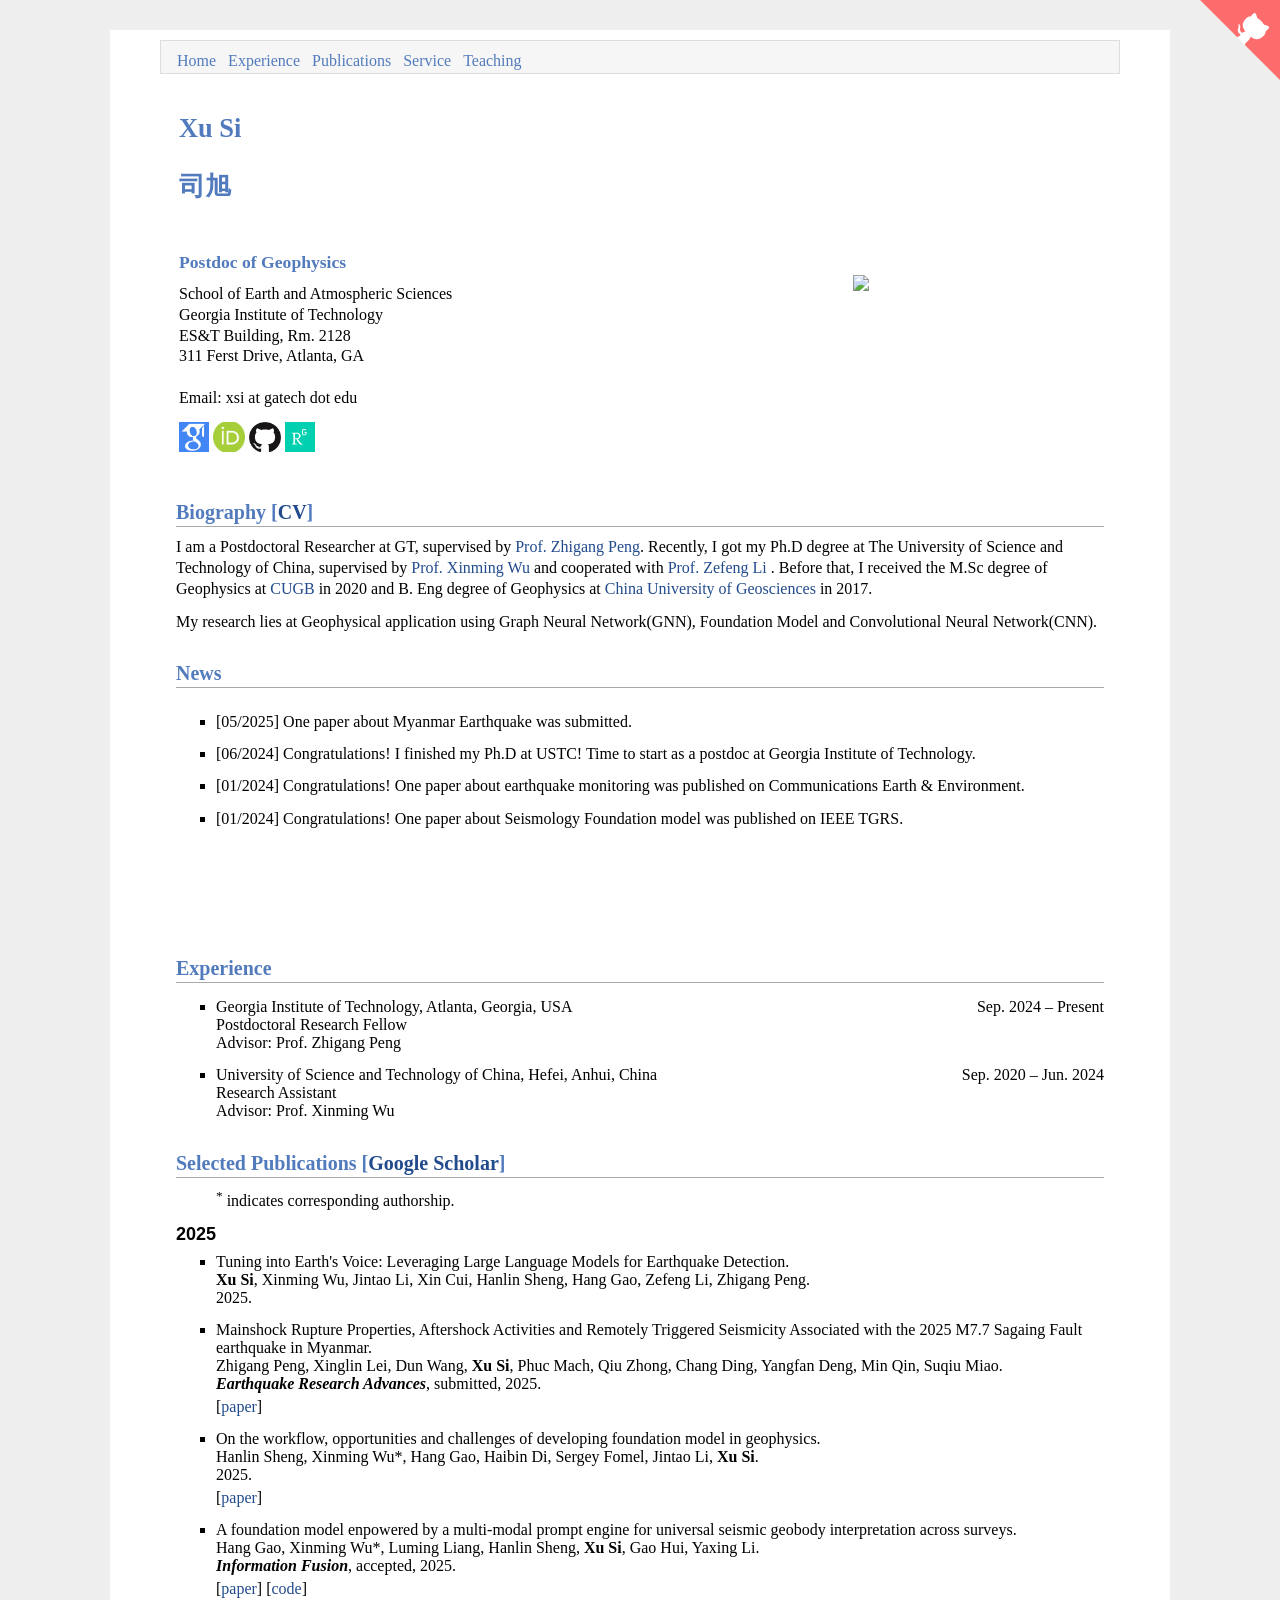
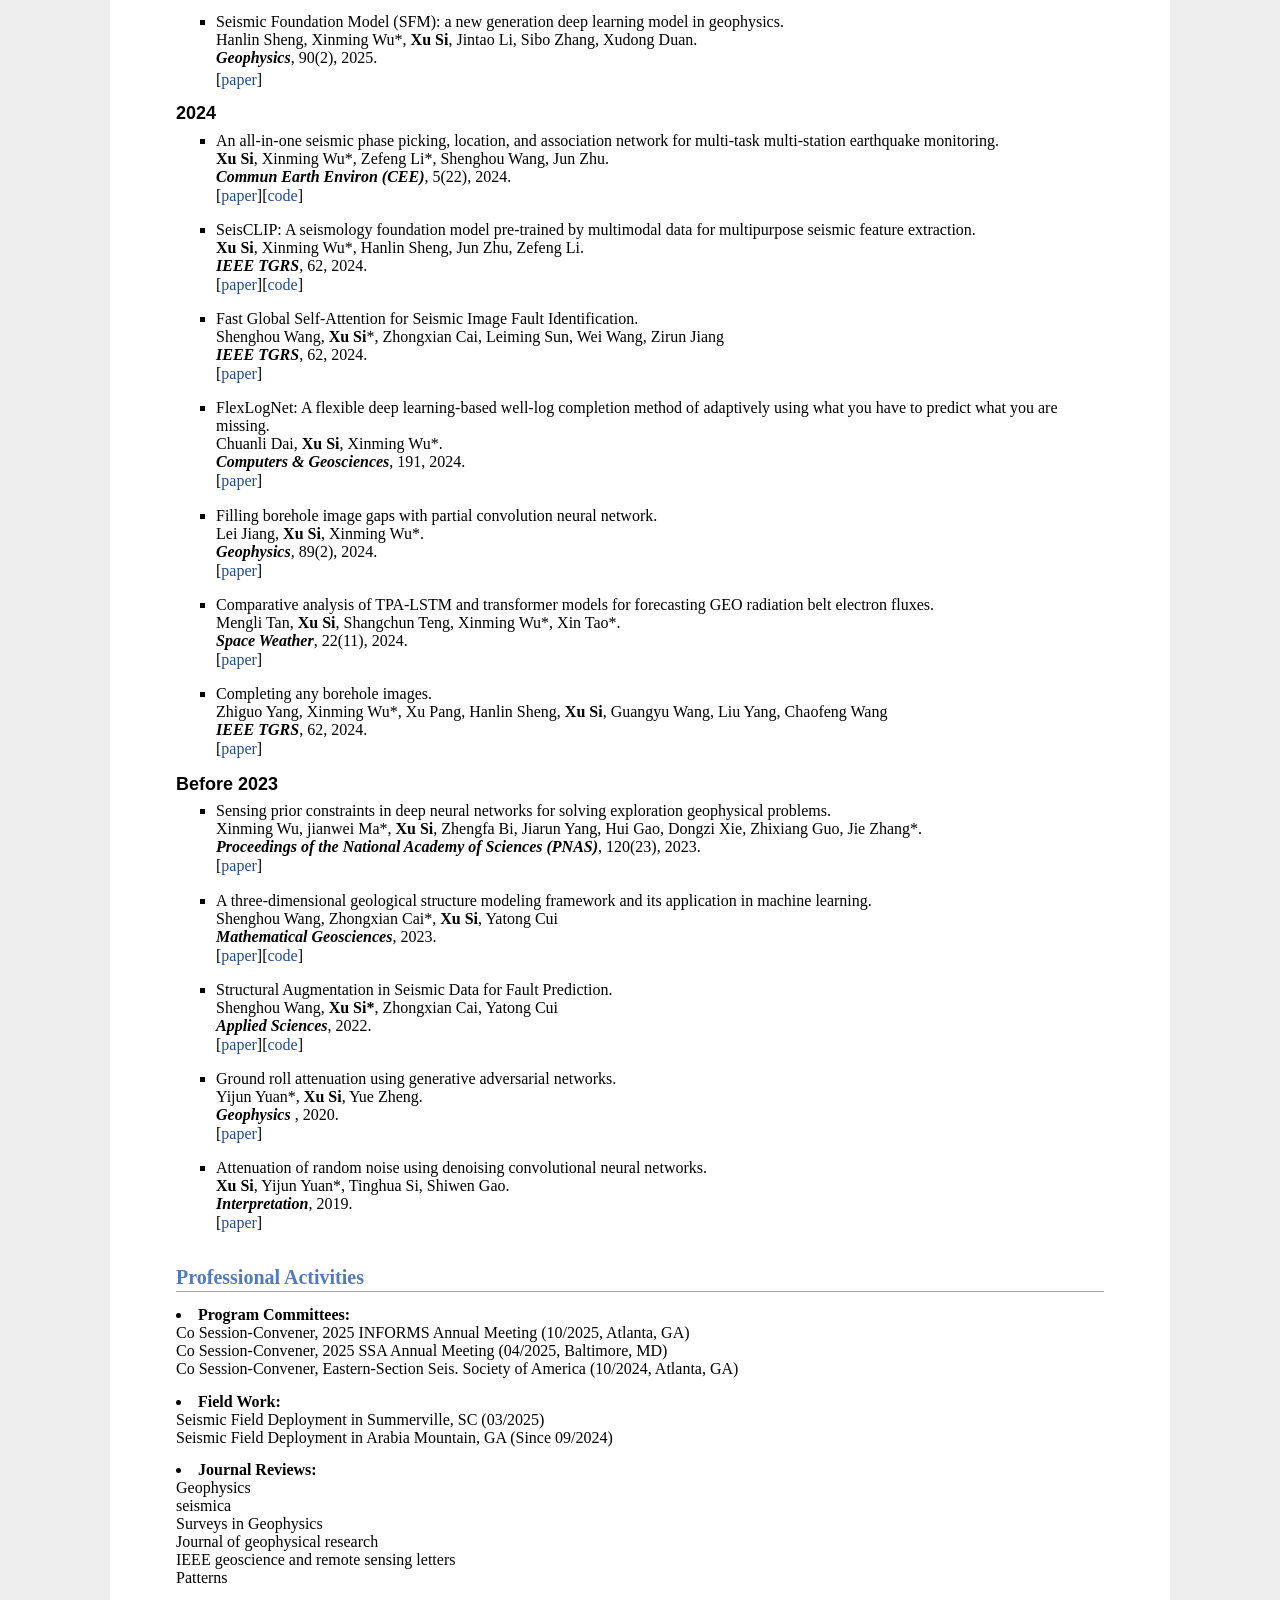
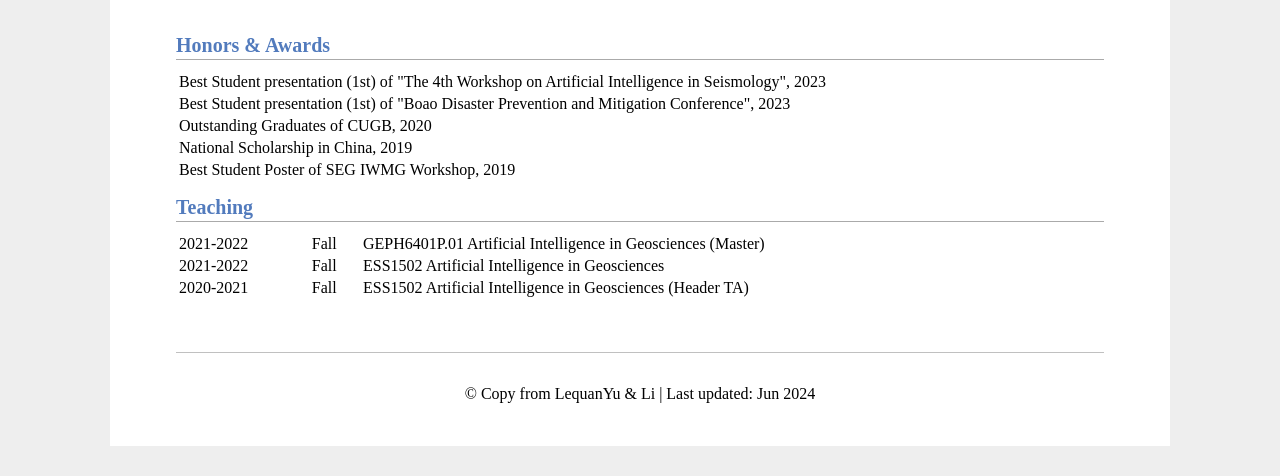
==== commit 7ae8a338: "update" ====
--- a/index.html
+++ b/index.html
@@ -23,6 +23,20 @@
 </script>
 </head>
 <body>
+
+<nav class="navbar navbar-dark navbar-expand-lg fixed-top">
+	<div id="layout-menu">
+		<a href="#">Home</a>
+		<a href="#experience">Experience</a>
+		<a href="#publications">Publications</a>
+		<!-- <a href="#students">Students</a> -->
+		<a href="#service">Service</a>
+		<a href="#teaching">Teaching</a>
+		<!-- <a href="">CV</a> -->
+	</div>
+</nav>
+
+
 <div id="layout-content" style="margin-top:25px">
  <a href="https://github.com/sixu0" class="github-corner"><svg width="80" height="80" viewBox="0 0 250 250" style="fill:#FD6C6C; color:#fff; position: absolute; top: 0; border: 0; right: 0;"><path d="M0,0 L115,115 L130,115 L142,142 L250,250 L250,0 Z"></path><path d="M128.3,109.0 C113.8,99.7 119.0,89.6 119.0,89.6 C122.0,82.7 120.5,78.6 120.5,78.6 C119.2,72.0 123.4,76.3 123.4,76.3 C127.3,80.9 125.5,87.3 125.5,87.3 C122.9,97.6 130.6,101.9 134.4,103.2" fill="currentColor" style="transform-origin: 130px 106px;" class="octo-arm"></path><path d="M115.0,115.0 C114.9,115.1 118.7,116.5 119.8,115.4 L133.7,101.6 C136.9,99.2 139.9,98.4 142.2,98.6 C133.8,88.0 127.5,74.4 143.8,58.0 C148.5,53.4 154.0,51.2 159.7,51.0 C160.3,49.4 163.2,43.6 171.4,40.1 C171.4,40.1 176.1,42.5 178.8,56.2 C183.1,58.6 187.2,61.8 190.9,65.4 C194.5,69.0 197.7,73.2 200.1,77.6 C213.8,80.2 216.3,84.9 216.3,84.9 C212.7,93.1 206.9,96.0 205.4,96.6 C205.1,102.4 203.0,107.8 198.3,112.5 C181.9,128.9 168.3,122.5 157.7,114.1 C157.9,116.9 156.7,120.9 152.7,124.9 L141.0,136.5 C139.8,137.7 141.6,141.9 141.8,141.8 Z" fill="currentColor" class="octo-body"></path></svg></a><style>.github-corner:hover .octo-arm{animation:octocat-wave 560ms ease-in-out}@keyframes octocat-wave{0%,100%{transform:rotate(0)}20%,60%{transform:rotate(-25deg)}40%,80%{transform:rotate(10deg)}}@media (max-width:500px){.github-corner:hover .octo-arm{animation:none}.github-corner .octo-arm{animation:octocat-wave 560ms ease-in-out}}</style>
 
@@ -94,7 +108,7 @@
 </ul>
 </div>
 <br>
-
+<div id="experience">
 <h2>Experience</h2>
 <ul>
 	<li>
@@ -115,8 +129,10 @@
 				Topic: Seismic Attribute<br>
 			</li> -->
 </ul>
-
-
+<br>
+</div>
+
+<div id="publications">
 <h2>Selected Publications [<a href="https://scholar.google.com/citations?user=pdmU1VcAAAAJ&hl=en">Google Scholar</a>]</h2>
 <!--<p><a href="http://scholar.google.com/citations?user=PeMuphgAAAAJ">My Google Scholar</a></p>-->
 <table id="tbPublications" width="100%">
@@ -272,8 +288,8 @@
 		</li>
 	</ul>
 
-</tbody>
-</table>
+<br>
+</div>
 
 <div id="service">
 	<h2>Professional Activities</h2>
@@ -285,7 +301,6 @@
 		Co Session-Convener, Eastern-Section Seis. Society of America (10/2024, Atlanta, GA)<br>
 		<p style="margin-top:3px"></p>
 	</li>
-
 	<li>
 		<b>Field Work:</b>
 		<br>
@@ -293,7 +308,6 @@
 		Seismic Field Deployment in Arabia Mountain, GA (Since 09/2024)<br>
 		<p style="margin-top:3px"></p>
 	</li>
-
 	<li>
 		<b>Journal Reviews:</b>
 		<br>
@@ -302,16 +316,15 @@
 		Surveys in Geophysics<br>
 		Journal of geophysical research<br>
 		IEEE geoscience and remote sensing letters<br>
-		Patterns<br>
-		<p style="margin-top:2px"></p>
+		Patterns
+		<!-- <p style="margin-top:2px"></p> -->
 	</li>
 	<br>
 </div>
 
 
 <h2>Honors &amp; Awards</h2>
-<table style="border-spacing:2px">
-
+<!-- <table style="border-spacing:2px"> -->
 	<tbody>
 		<tr><td> Best Student presentation (1st) of "The 4th Workshop on Artificial Intelligence in Seismology", 2023</td></tr>
 		<tr><td> Best Student presentation (1st) of "Boao Disaster Prevention and Mitigation Conference", 2023</td></tr>
@@ -320,85 +333,32 @@
 		<tr><td> Best Student Poster of SEG IWMG Workshop, 2019</td></tr>
 	</tbody>
 </table>
-
-
-<h2>Teaching</h2>
-<table id="tbTeaching" border="0" width="100%">
-	<tbody>
-		<tr>
-			<td> 2021-2022</td><td>Fall</td><td>GEPH6401P.01 Artificial Intelligence in Geosciences (Master)</td>
-		</tr>
-        	<tr>
-			<td> 2021-2022</td><td>Fall</td><td>ESS1502 Artificial Intelligence in Geosciences</td>
-		</tr>
-		<tr>
-			<td> 2020-2021</td><td>Fall</td><td>ESS1502 Artificial Intelligence in Geosciences (Header TA)</td>
-		</tr>
-	</tbody>
-</table>
-
-<!--
-<h2>Experience</h2>
-<li>
-	Research Assistant, &nbsp 08. 2015 - Now
-	<p></p>
-	<p>&nbsp&nbsp&nbsp The Chinese University of Hong Kong</p>
-	<p></p> 
-		<p>&nbsp&nbsp&nbsp Advisor: Pheng Ann Heng</p> 
-        <p style="margin-top:3px">
-		</p>
-</li>
-<li>
-	Software Engineering Intern, &nbsp 01. 2015 - 04. 2015
-	<p></p>
-	<p>&nbsp&nbsp&nbsp Epiclouds, a startup company in Hangzhou</p>
-	<p></p> 
-        <p style="margin-top:3px">
-		</p>
-</li>
-
-<h2>Miscellanies</h2>
-<li>
-	<h4>Research Papers</h4>&nbsp 
-		<a href="http://kesen.realtimerendering.com/">Computer Graphics Papers</a>,&nbsp
-        <a href="http://www.cvpapers.com/index.html">Computer Vision Papers</a>
-        <p style="margin-top:3px">
-		</p>
-</li>
-
-<li>
-	<h4>Some of My Friends</h4>&nbsp 
-		<a href="http://appsrv.cse.cuhk.edu.hk/~xuli/">Li Xu</a>,&nbsp 
-		<a href="http://appsrv.cse.cuhk.edu.hk/~cwlu/">Cewu Lu</a>,&nbsp
-		<a href="http://appsrv.cse.cuhk.edu.hk/~qyan/">Qiong Yan</a>,&nbsp 
-		<a href="http://shijianping.me/">Jianping Shi</a>,&nbsp
-		<a href="http://i.cs.hku.hk/~xghan/">Xiaoguang Han</a>,&nbsp
-		<a href="http://www.math.zju.edu.cn/ruizhenhu/">Ruizhen Hu</a>,&nbsp 
-		<a href="http://appsrv.cse.cuhk.edu.hk/~rjliao/">Renjie Liao</a>,&nbsp
-		<a href="">Ziyang Ma</a>,&nbsp
-		<a href="http://www.xtao.website">Xin Tao</a>
-        <p style="margin-top:3px">
-		</p>
-</li>
-
-<li>
-	<h4>Coding Resources</h4>&nbsp 
-		<a href="http://opencv.itseez.com/">OpenCV</a>,&nbsp
-        <a href="http://www.cgal.org/">CGAL</a>,&nbsp
-        <a href="http://www.opengl.org/">OpenGL</a>,&nbsp
-        <a href="http://www.nvidia.com/object/cuda_home_new.html">CUDA</a>,&nbsp
-        <a href="http://www.wholetomato.com/">Visual Assist</a>,&nbsp
-        <a href="www.mosek.com/">Mosek</a>,&nbsp
-        <a href="http://www.mathworks.cn/products/matlab/">Matlab</a>,&nbsp
-        <a href="http://software.intel.com/en-us/articles/intel-mkl/">Math Kernel Library</a>,&nbsp
-        <a href="http://www.cs.umd.edu/~mount/ANN/">ANN</a>,&nbsp
-        <a href="http://www.netlib.org/lapack/">LAPACK</a>,&nbsp
-        <a href="http://www.tau.ac.il/~stoledo/taucs/">TAUCS</a>,&nbsp
-        <a href="http://www.codeproject.com/Articles/1300/CxImage">CXimage</a>
-        <p style="margin-top:3px">
-		</p>
-</li>
--->
+<p style="margin-top:2px"></p>
+
+<div id="teaching">
+	<h2>Teaching</h2>
+	<table id="tbTeaching" border="0" width="100%">
+		<body>
+			<tr>
+				<td> 2021-2022</td>
+				<td>Fall</td>
+				<td>GEPH6401P.01 Artificial Intelligence in Geosciences (Master)</td>
+			</tr>
+			<tr>
+				<td> 2021-2022</td>
+				<td>Fall</td>
+				<td>ESS1502 Artificial Intelligence in Geosciences</td>
+			</tr>
+			<tr>
+				<td> 2020-2021</td>
+				<td>Fall</td>
+				<td>ESS1502 Artificial Intelligence in Geosciences (Header TA)</td>
+			</tr>
+			</tbody>
+	</table>
+</div>
+
+
 
 <div id="footer">
 	<div id="footer-text"></div>
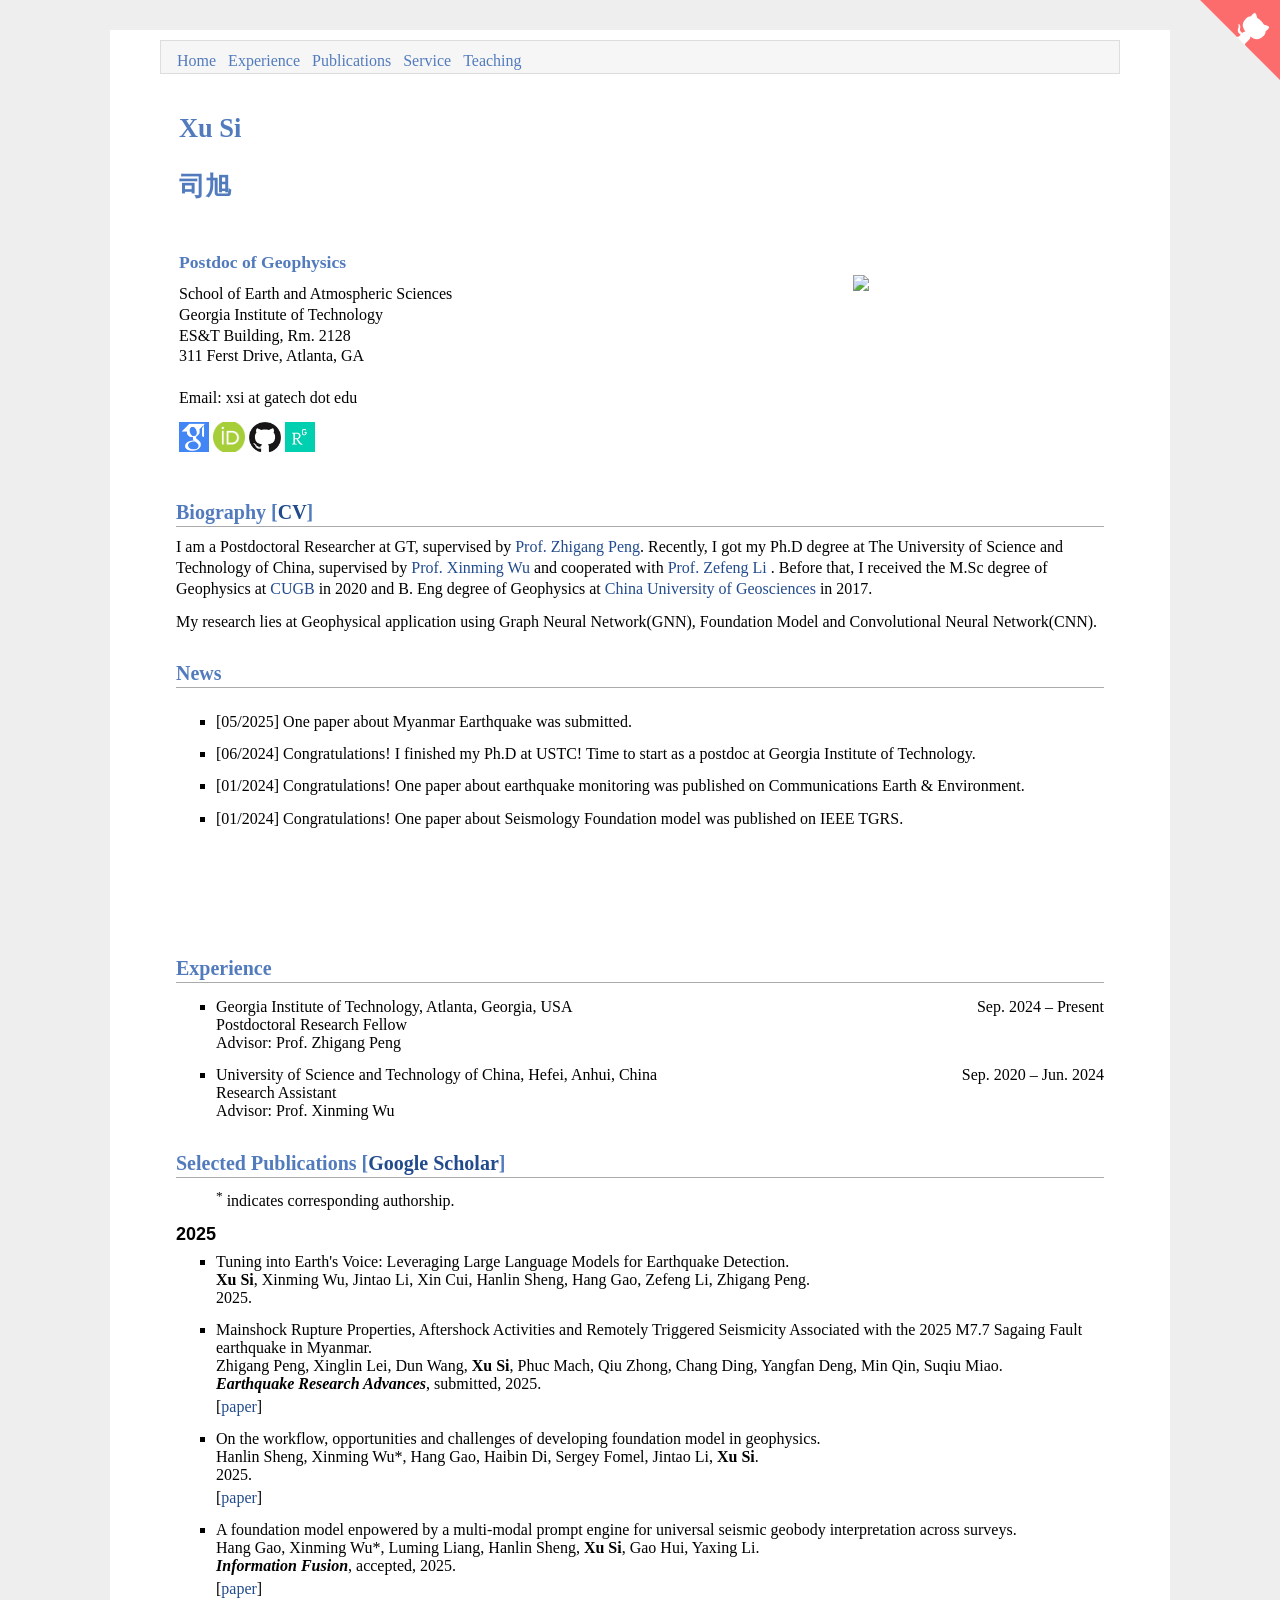
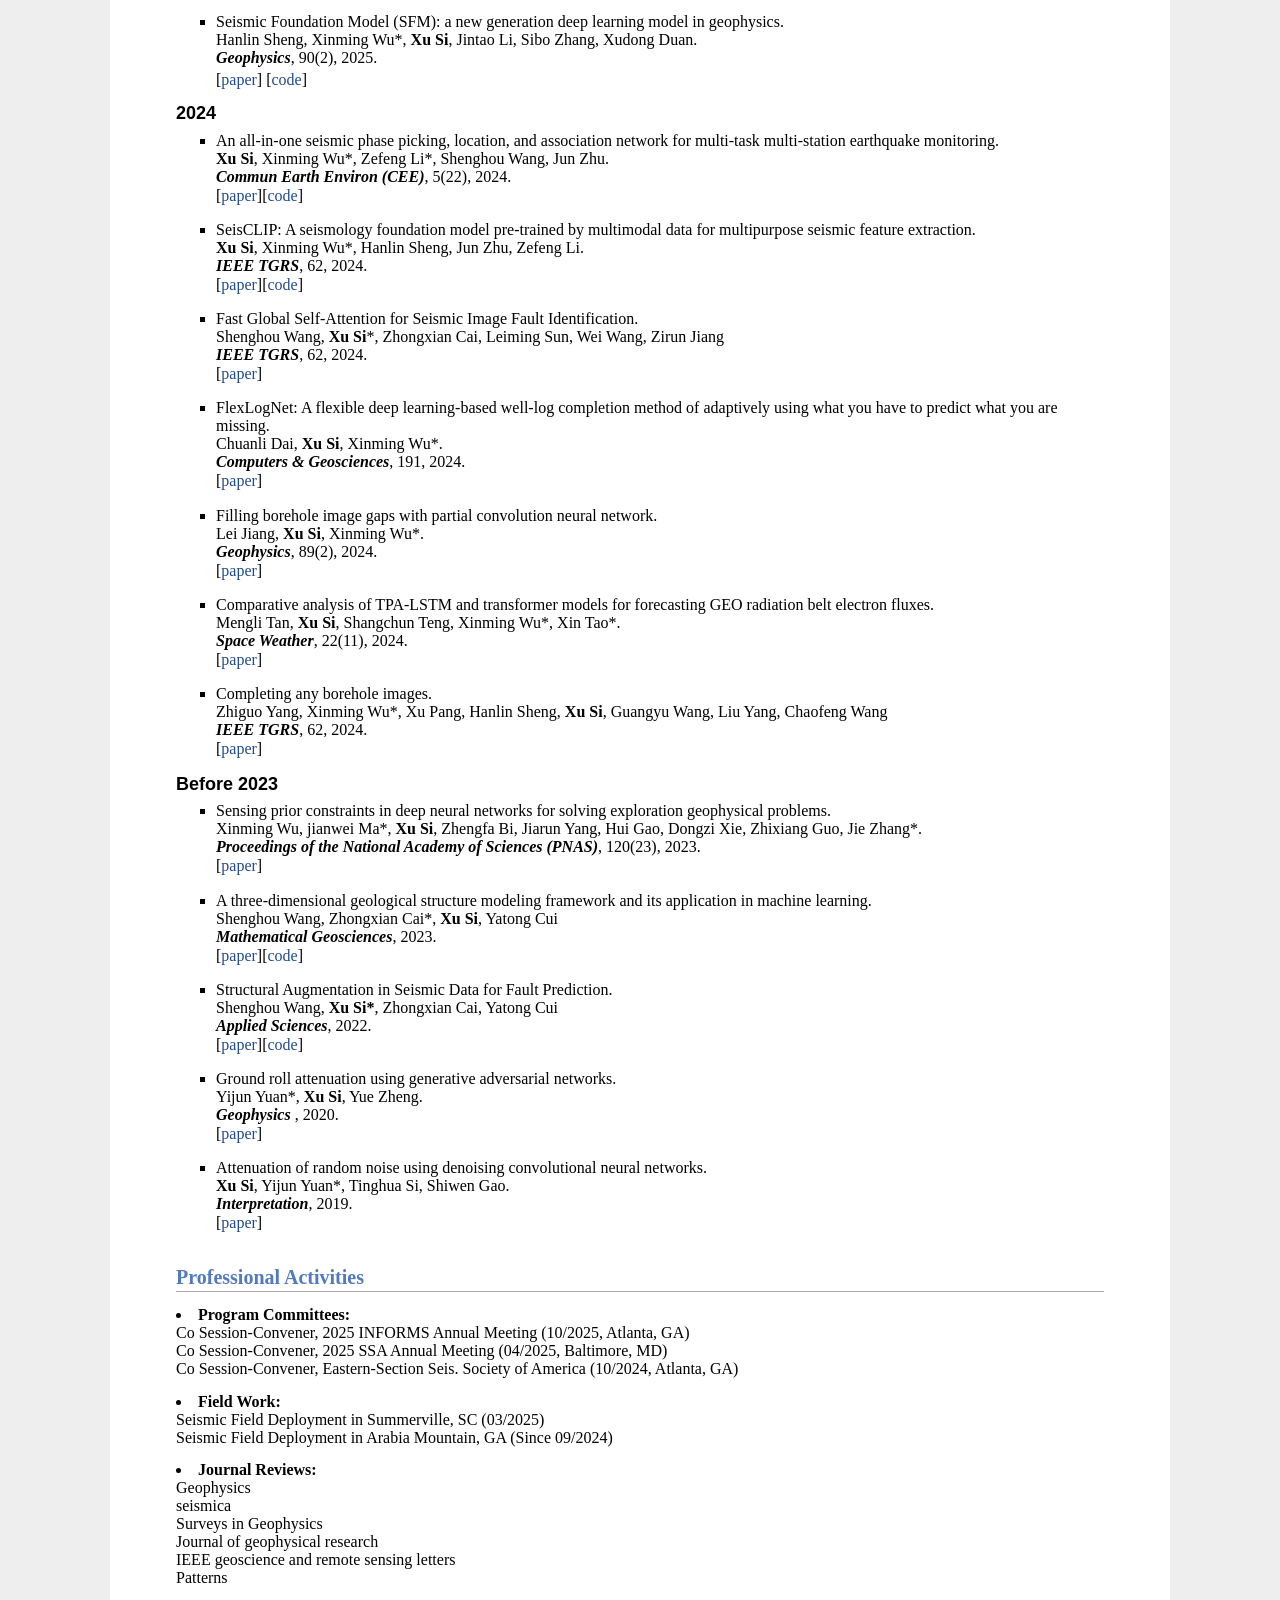
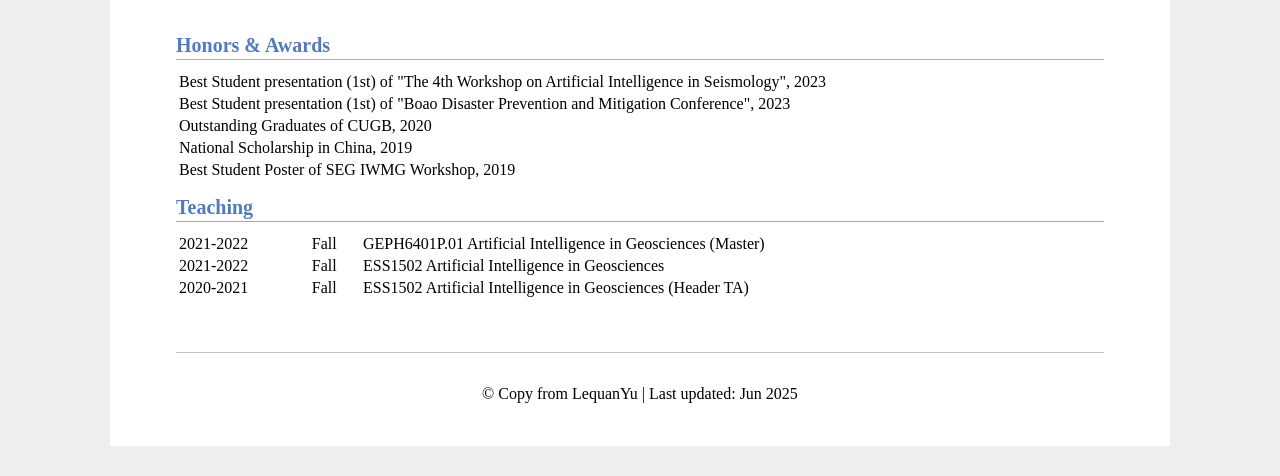
==== commit 731f30fb: "update" ====
--- a/index.html
+++ b/index.html
@@ -178,18 +178,16 @@
 			A foundation model enpowered by a multi-modal prompt engine for universal seismic geobody interpretation across surveys. <br>
 			Hang Gao, Xinming Wu*, Luming Liang, Hanlin Sheng, <b>Xu Si</b>, Gao Hui, Yaxing Li.<br>
 			<i><b>Information Fusion</b></i>, accepted, 2025.
-			</p>[<a href="http://cig.ustc.edu.cn/_upload/tpl/05/cd/1485/template1485/papers/sheng2025SFM.pdf">paper</a>]
-			[<a href="https://github.com/shenghanlin/SeismicFoundationModel">code</a>]</p>
+			</p>[<a href="https://arxiv.org/abs/2409.04962">paper</a>]
+			<!-- [<a href="https://github.com/shenghanlin/SeismicFoundationModel">code</a>]</p> -->
 			</p>
 		</li>
 		<li> 
 			Seismic Foundation Model (SFM): a new generation deep learning model in geophysics. <br>
 			Hanlin Sheng, Xinming Wu*, <b>Xu Si</b>, Jintao Li, Sibo Zhang, Xudong Duan.<br>
 			<i><b>Geophysics</b></i>, 90(2), 2025.
-			</p>[<a
-				href="https://arxiv.org/abs/2409.04962">paper</a>]
-				<!-- [<a href="https://github.com/shenghanlin/SeismicFoundationModel">code</a>]</p> -->
-			</p>
+			</p>[<a href="http://cig.ustc.edu.cn/_upload/tpl/05/cd/1485/template1485/papers/sheng2025SFM.pdf">paper</a>]
+			[<a href="https://github.com/shenghanlin/SeismicFoundationModel">code</a>]</p>
 		</li>
 	</ul>
 
@@ -374,7 +372,7 @@
       		<noscript><a href='https://clustrmaps.com/site/1aa2l'  title='Visit tracker'><img src='//clustrmaps.com/map_v2.png?cl=ffffff&w=a&t=tt&d=UexA6kPrFZuJeB69B5BZyS063R_EhdDx6FAwAYiub2U&co=2d78ad&ct=ffffff'/></a></noscript> -->
 	</div>        
 	<br>
-        &copy; Copy from LequanYu & Li | Last updated: Jun 2024
+        &copy; Copy from LequanYu | Last updated: Jun 2025
      
       </center></p>
 
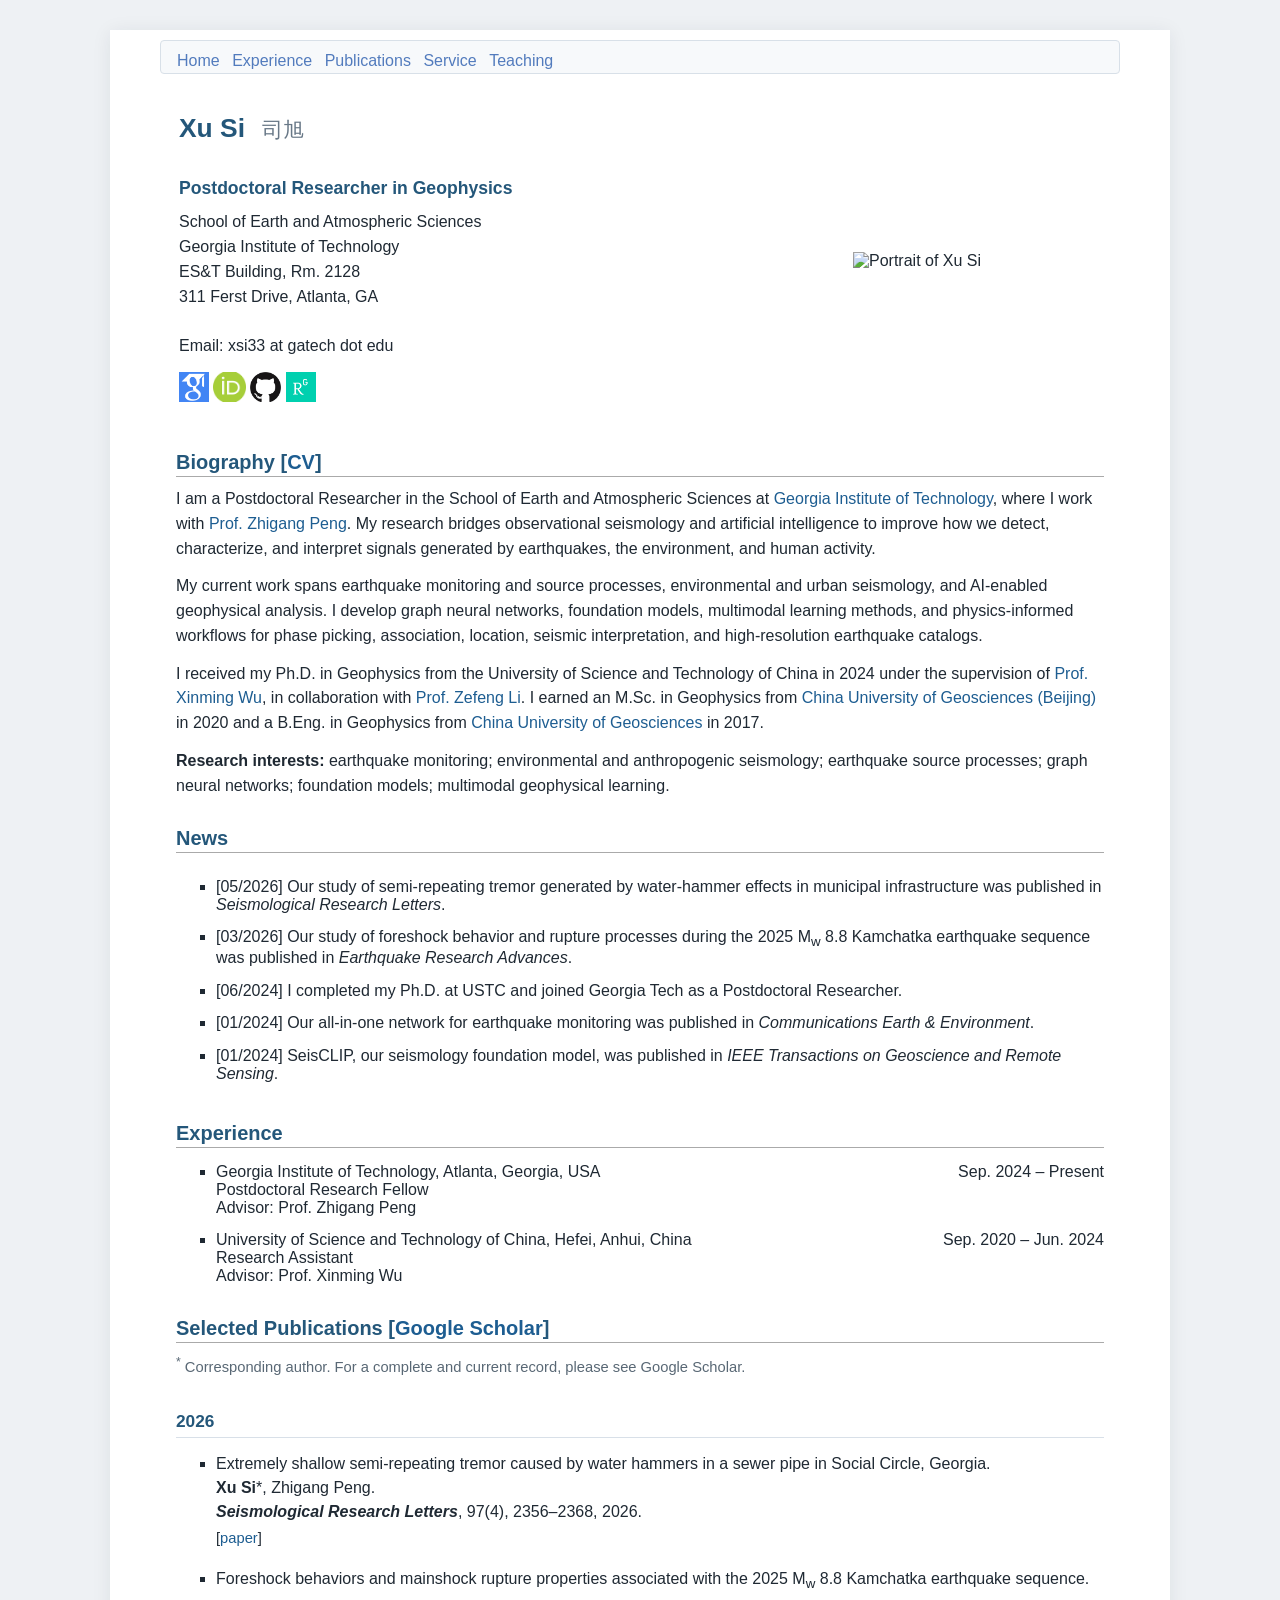
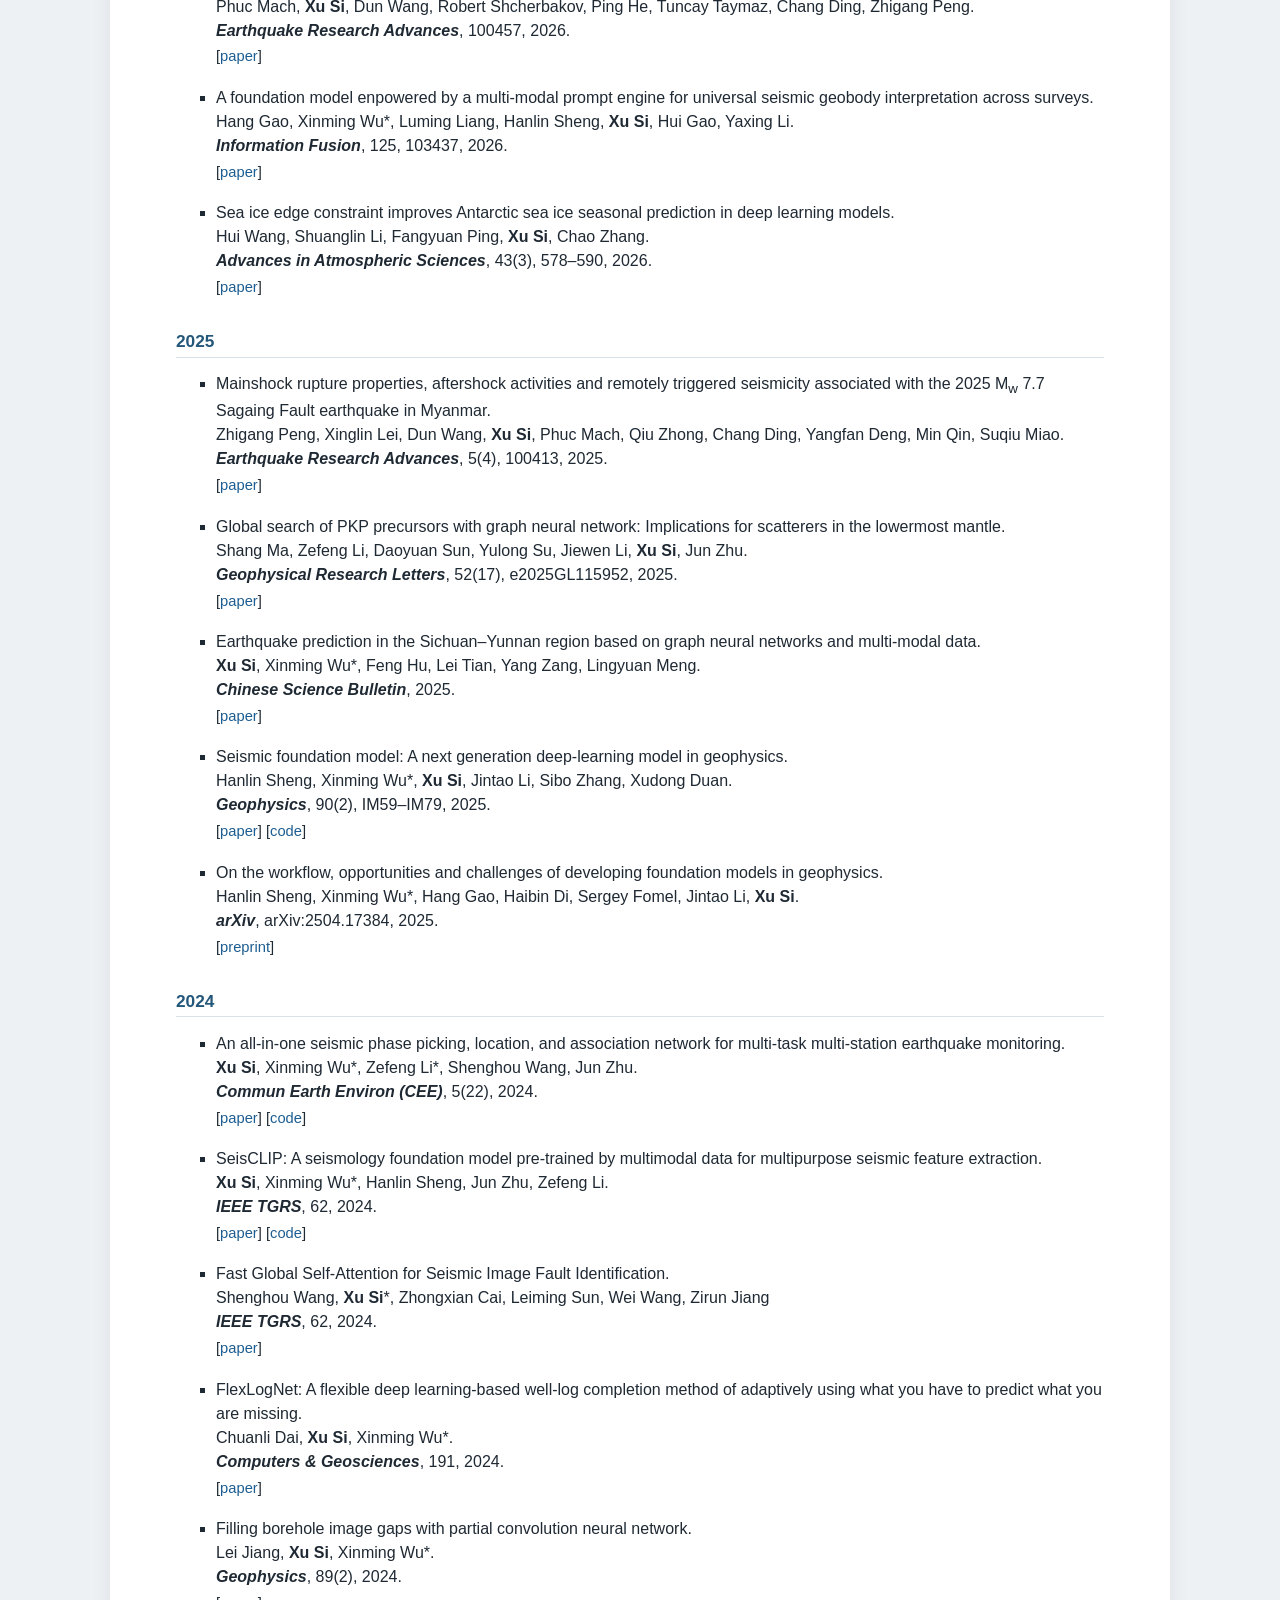
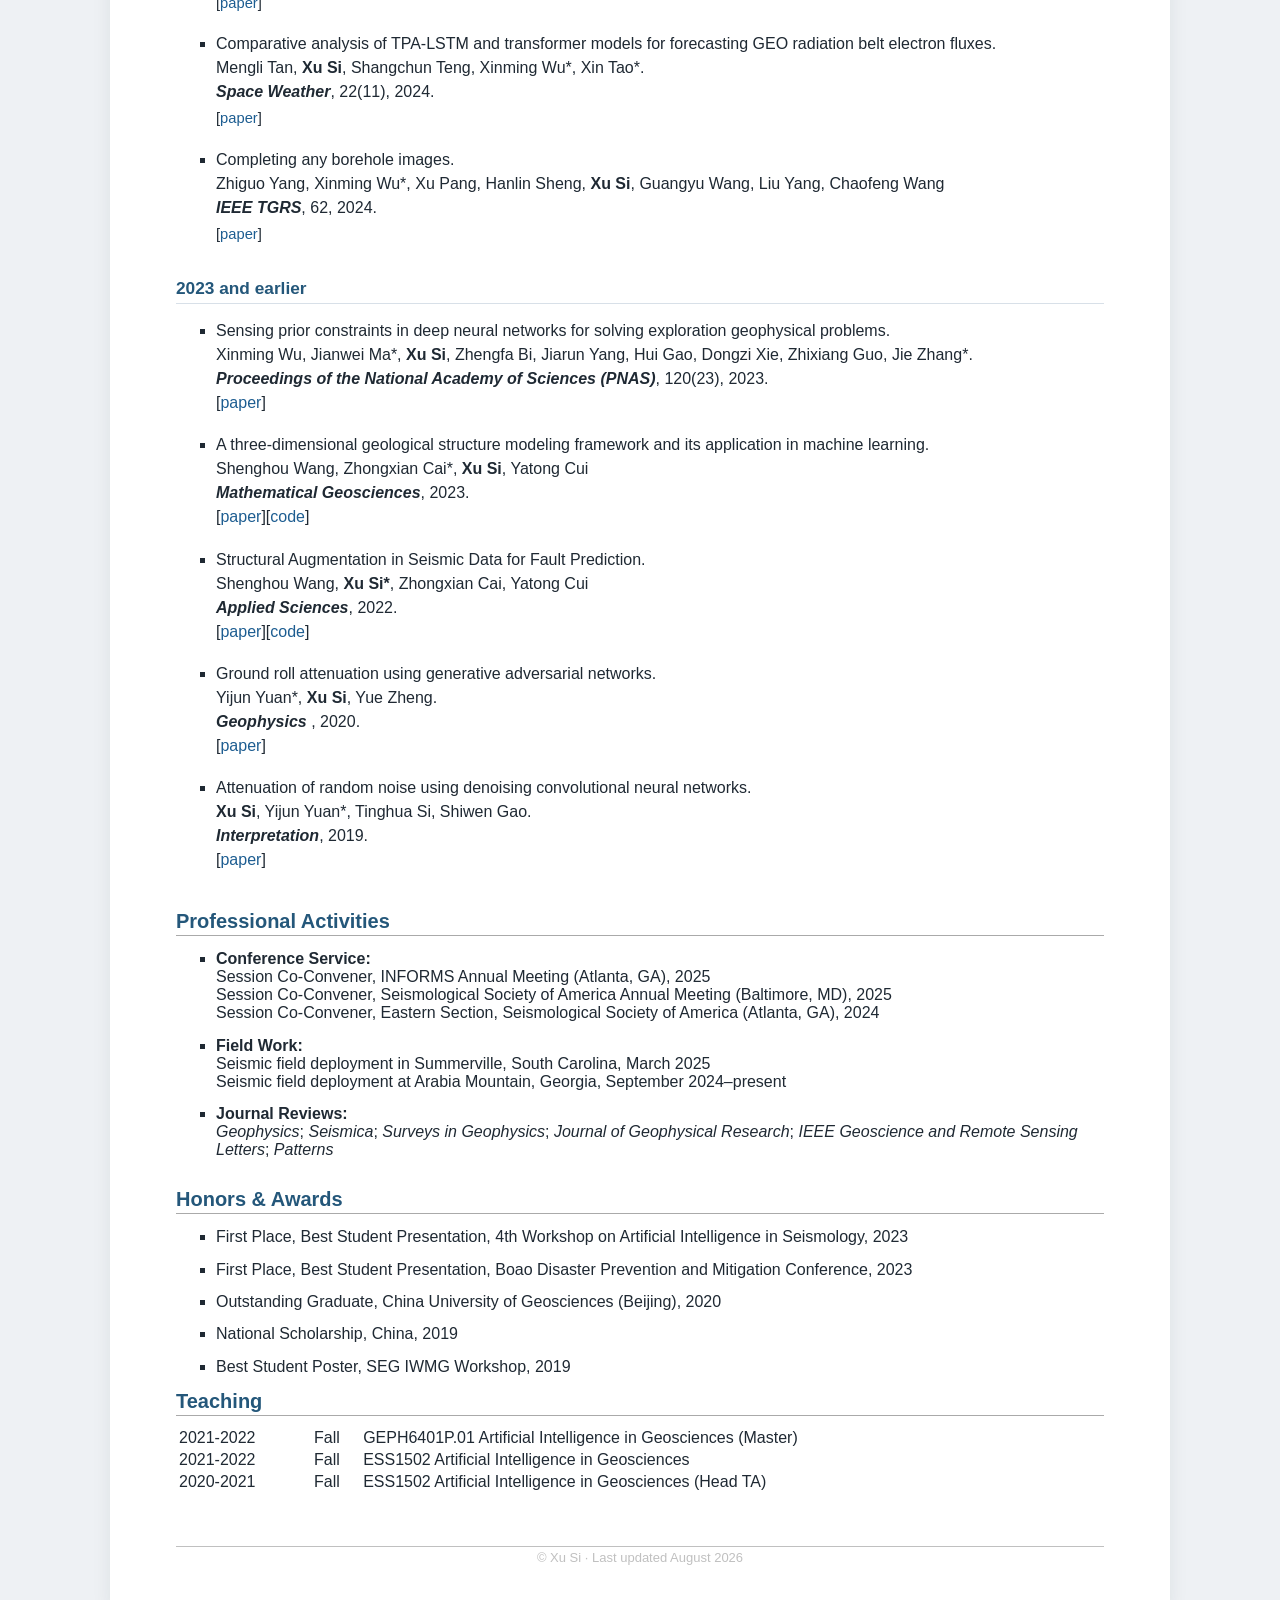
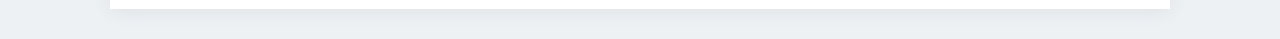
==== commit 1daa00a6: "update" ====
--- a/index.html
+++ b/index.html
@@ -1,17 +1,14 @@
-<!DOCTYPE html PUBLIC "-//W3C//DTD XHTML 1.1//EN"
-  "http://www.w3.org/TR/xhtml11/DTD/xhtml11.dtd">
-<html xmlns="http://www.w3.org/1999/xhtml" xml:lang="en">
+<!DOCTYPE html>
+<html lang="en">
 <head>
-<link rel="shortcut icon" href="myIcon.ico">
 <meta http-equiv="Content-Type" content="text/html;charset=utf-8" />
-
-<meta name="keywords" content="Xu Si, Si Xu"> 
-<meta name="description" content="Xu Si&#39;s home page">
-<meta name="google-site-verification" content="yy_3iiS_X6pJdegdwitJMrH0LRLHXwpjrV9RKLXxKjg" />
+<meta name="viewport" content="width=device-width, initial-scale=1" />
+<meta name="keywords" content="Xu Si, Si Xu, seismology, environmental seismology, earthquake monitoring, artificial intelligence, geophysics" />
+<meta name="description" content="Xu Si is a geophysicist at Georgia Tech working at the intersection of seismology, environmental monitoring, and artificial intelligence." />
 <meta name="google-site-verification" content="yy_3iiS_X6pJdegdwitJMrH0LRLHXwpjrV9RKLXxKjg" />
 <link rel="stylesheet" href="jemdoc.css" type="text/css">
-<title>Xu Si&#39;s Homepage</title>
-<script>
+<title>Xu Si | Geophysicist and Seismologist</title>
+<script type="text/javascript">
   (function(i,s,o,g,r,a,m){i['GoogleAnalyticsObject']=r;i[r]=i[r]||function(){
   (i[r].q=i[r].q||[]).push(arguments)},i[r].l=1*new Date();a=s.createElement(o),
   m=s.getElementsByTagName(o)[0];a.async=1;a.src=g;m.parentNode.insertBefore(a,m)
@@ -24,7 +21,7 @@
 </head>
 <body>
 
-<nav class="navbar navbar-dark navbar-expand-lg fixed-top">
+<div class="navbar navbar-dark navbar-expand-lg fixed-top" role="navigation" aria-label="Primary">
 	<div id="layout-menu">
 		<a href="#">Home</a>
 		<a href="#experience">Experience</a>
@@ -34,35 +31,33 @@
 		<a href="#teaching">Teaching</a>
 		<!-- <a href="">CV</a> -->
 	</div>
-</nav>
+</div>
 
 
 <div id="layout-content" style="margin-top:25px">
- <a href="https://github.com/sixu0" class="github-corner"><svg width="80" height="80" viewBox="0 0 250 250" style="fill:#FD6C6C; color:#fff; position: absolute; top: 0; border: 0; right: 0;"><path d="M0,0 L115,115 L130,115 L142,142 L250,250 L250,0 Z"></path><path d="M128.3,109.0 C113.8,99.7 119.0,89.6 119.0,89.6 C122.0,82.7 120.5,78.6 120.5,78.6 C119.2,72.0 123.4,76.3 123.4,76.3 C127.3,80.9 125.5,87.3 125.5,87.3 C122.9,97.6 130.6,101.9 134.4,103.2" fill="currentColor" style="transform-origin: 130px 106px;" class="octo-arm"></path><path d="M115.0,115.0 C114.9,115.1 118.7,116.5 119.8,115.4 L133.7,101.6 C136.9,99.2 139.9,98.4 142.2,98.6 C133.8,88.0 127.5,74.4 143.8,58.0 C148.5,53.4 154.0,51.2 159.7,51.0 C160.3,49.4 163.2,43.6 171.4,40.1 C171.4,40.1 176.1,42.5 178.8,56.2 C183.1,58.6 187.2,61.8 190.9,65.4 C194.5,69.0 197.7,73.2 200.1,77.6 C213.8,80.2 216.3,84.9 216.3,84.9 C212.7,93.1 206.9,96.0 205.4,96.6 C205.1,102.4 203.0,107.8 198.3,112.5 C181.9,128.9 168.3,122.5 157.7,114.1 C157.9,116.9 156.7,120.9 152.7,124.9 L141.0,136.5 C139.8,137.7 141.6,141.9 141.8,141.8 Z" fill="currentColor" class="octo-body"></path></svg></a><style>.github-corner:hover .octo-arm{animation:octocat-wave 560ms ease-in-out}@keyframes octocat-wave{0%,100%{transform:rotate(0)}20%,60%{transform:rotate(-25deg)}40%,80%{transform:rotate(10deg)}}@media (max-width:500px){.github-corner:hover .octo-arm{animation:none}.github-corner .octo-arm{animation:octocat-wave 560ms ease-in-out}}</style>
-
-<table>
+
+<table summary="Profile and contact information">
 	<tbody>
 		<tr>
 			<td width="670">
 				<div id="toptitle">					
-					<h1>Xu Si</h1><h1>
-					<h1>司旭</h1><h1>
-				</h1></div>
-
-				<h3>Postdoc of Geophysics</h3>
+					<h1>Xu Si <span class="chinese-name">司旭</span></h1>
+				</div>
+
+				<h3>Postdoctoral Researcher in Geophysics</h3>
 				<p>
 					
 					School of Earth and Atmospheric Sciences <br>
 					Georgia Institute of Technology <br>
-					ES&T Building, Rm. 2128 <br>
+					ES&amp;T Building, Rm. 2128 <br>
 					311 Ferst Drive, Atlanta, GA <br>
 					<br>
-					Email: xsi at gatech dot edu
+					Email: xsi33 at gatech dot edu
 				</p>
-				<p> <a href="https://scholar.google.com/citations?user=pdmU1VcAAAAJ&hl=en"><img src="./pic/google_scholar.png" height="30px" style="margin-bottom:-3px"></a>
-					<a href="https://orcid.org/0000-0003-3984-5484"><img src="./pic/orcid.png" height="30px" style="margin-bottom:-3px"></a>
-					<a href="https://github.com/sixu0"><img src="./pic/github_s.jpg" height="30px" style="margin-bottom:-3px"></a>
-					<a href="https://www.researchgate.net/profile/Xu-Si-3"><img src="./pic/rg.png" height="30px" style="margin-bottom:-3px"></a>
+				<p> <a href="https://scholar.google.com/citations?user=pdmU1VcAAAAJ&amp;hl=en"><img src="./pic/google_scholar.png" alt="Google Scholar" height="30" style="margin-bottom:-3px"></a>
+					<a href="https://orcid.org/0000-0003-3984-5484"><img src="./pic/orcid.png" alt="ORCID" height="30" style="margin-bottom:-3px"></a>
+					<a href="https://github.com/sixu0"><img src="./pic/github_s.jpg" alt="GitHub" height="30" style="margin-bottom:-3px"></a>
+					<a href="https://www.researchgate.net/profile/Xu-Si-3"><img src="./pic/rg.png" alt="ResearchGate" height="30" style="margin-bottom:-3px"></a>
 					<!--
 					<a href="https://www.linkedin.com/in/lequan-yu-124811a2"><img src="./pic/LinkedIn_s.png" height="30px" style="margin-bottom:-3px"></a>
 					<a href="https://zh-cn.facebook.com/people/Lequan-Yu/100003696557697"><img src="./pic/Facebook_s.png" height="30px" style="margin-bottom:-3px"></a>
@@ -70,40 +65,52 @@
 				</p>
 			</td>
 			<td>
-				<img src="./pic/sixu10.jpg" border="0" width="200"><br>
-			</td>
-		</tr><tr>
-	</tr></tbody>
+			<img src="./pic/sixu10.jpg" alt="Portrait of Xu Si" width="200"><br>
+		</td>
+		</tr></tbody>
 </table>
 
 <h2>Biography [<a href="./CV_xu.pdf">CV</a>]</h2>
 <p>
-	I am a Postdoctoral Researcher at GT, supervised by <a href="http://geophysics.eas.gatech.edu/people/zpeng/" target="_blank">
-		Prof. Zhigang Peng</a>.
-	Recently, I got my Ph.D degree at The University of Science and Technology of China, 
-	supervised by <a href="http://cig.ustc.edu.cn/people/list.htm" target="_blank">
-	Prof. Xinming Wu</a> and cooperated with <a href="https://dams.ustc.edu.cn/main.htm" target="_blank">Prof. Zefeng Li </a>.
-	Before that, I received the M.Sc degree of Geophysics at <a href="https://www.cugb.edu.cn//">CUGB</a> in 2020 and
-	B. Eng degree of Geophysics at <a href="http://dkxy.cug.edu.cn//">China University of Geosciences</a> in 2017.
+	I am a Postdoctoral Researcher in the School of Earth and Atmospheric Sciences at
+	<a href="https://www.gatech.edu/" target="_blank">Georgia Institute of Technology</a>, where I work with
+	<a href="http://geophysics.eas.gatech.edu/people/zpeng/" target="_blank">Prof. Zhigang Peng</a>.
+	My research bridges observational seismology and artificial intelligence to improve how we detect, characterize,
+	and interpret signals generated by earthquakes, the environment, and human activity.
 </p>
-
-<p>My research lies at Geophysical application using Graph Neural Network(GNN), Foundation Model and Convolutional Neural Network(CNN). </p>
+<p>
+	My current work spans earthquake monitoring and source processes, environmental and urban seismology,
+	and AI-enabled geophysical analysis. I develop graph neural networks, foundation models, multimodal learning methods,
+	and physics-informed workflows for phase picking, association, location, seismic interpretation, and high-resolution
+	earthquake catalogs. 
+</p>
+<p>
+	I received my Ph.D. in Geophysics from the University of Science and Technology of China in 2024 under the supervision
+	of <a href="http://cig.ustc.edu.cn/people/list.htm" target="_blank">Prof. Xinming Wu</a>, in collaboration with
+	<a href="https://dams.ustc.edu.cn/main.htm" target="_blank">Prof. Zefeng Li</a>. I earned an M.Sc. in Geophysics from
+	<a href="https://www.cugb.edu.cn/" target="_blank">China University of Geosciences (Beijing)</a> in 2020 and a B.Eng.
+	in Geophysics from <a href="http://dkxy.cug.edu.cn/" target="_blank">China University of Geosciences</a> in 2017.
+</p>
+<p><strong>Research interests:</strong> earthquake monitoring; environmental and anthropogenic seismology; earthquake source processes; graph neural networks; foundation models; multimodal geophysical learning.</p>
 
 <h2>News</h2>
 <div style="height: 240px; overflow: auto;">
 
 <ul>
 	<li>
-		[05/2025] One paper about Myanmar Earthquake was submitted.
-	</li>
-	<li>
-		[06/2024] Congratulations! I finished my Ph.D at USTC! Time to start as a postdoc at Georgia Institute of Technology.
-	</li>
-	<li>
-		[01/2024] Congratulations! One paper about earthquake monitoring was published on Communications Earth & Environment.
-	</li>
-	<li>
-		[01/2024] Congratulations! One paper about Seismology Foundation model was published on IEEE TGRS.
+		[05/2026] Our study of semi-repeating tremor generated by water-hammer effects in municipal infrastructure was published in <i>Seismological Research Letters</i>.
+	</li>
+	<li>
+		[03/2026] Our study of foreshock behavior and rupture processes during the 2025 M<sub>w</sub> 8.8 Kamchatka earthquake sequence was published in <i>Earthquake Research Advances</i>.
+	</li>
+	<li>
+		[06/2024] I completed my Ph.D. at USTC and joined Georgia Tech as a Postdoctoral Researcher.
+	</li>
+	<li>
+		[01/2024] Our all-in-one network for earthquake monitoring was published in <i>Communications Earth &amp; Environment</i>.
+	</li>
+	<li>
+		[01/2024] SeisCLIP, our seismology foundation model, was published in <i>IEEE Transactions on Geoscience and Remote Sensing</i>.
 	</li>
 </ul>
 </div>
@@ -133,82 +140,87 @@
 </div>
 
 <div id="publications">
-<h2>Selected Publications [<a href="https://scholar.google.com/citations?user=pdmU1VcAAAAJ&hl=en">Google Scholar</a>]</h2>
-<!--<p><a href="http://scholar.google.com/citations?user=PeMuphgAAAAJ">My Google Scholar</a></p>-->
-<table id="tbPublications" width="100%">
-	<tbody>
-
-    <!-- <ul>
-		† indicates equal contribution; <sup>*</sup> indicates corresponding authorship.
-	</ul> -->
-	<ul>
-		 <sup>*</sup> indicates corresponding authorship.
-	</ul>
-
-	<p>
-		<font face="Arial" size="4"><b>2025</b></font>
-	</p>
-	<ul>
-		<li>
-			Tuning into Earth's Voice: Leveraging Large Language Models for Earthquake Detection. <br>
-			<b>Xu Si</b>, Xinming Wu, Jintao Li, Xin Cui, Hanlin Sheng, Hang Gao, Zefeng Li, Zhigang Peng.<br>
-			2025.
-			<!-- </p>[<a href="https://arxiv.org/abs/2504.17384">paper</a>] -->
-			<!-- [<a href="https://github.com/shenghanlin/SeismicFoundationModel">code</a>]</p> -->
-			</p>
-		</li>
-		<li>
-			Mainshock Rupture Properties, Aftershock Activities and Remotely Triggered Seismicity Associated with the 2025 M7.7
-			Sagaing Fault earthquake in Myanmar. <br>
+<h2>Selected Publications [<a href="https://scholar.google.com/citations?user=pdmU1VcAAAAJ&amp;hl=en">Google Scholar</a>]</h2>
+<p class="publication-note"><sup>*</sup> Corresponding author. For a complete and current record, please see Google Scholar.</p>
+
+	<h3 class="publication-year">2026</h3>
+	<ul class="publication-list">
+		<li>
+			Extremely shallow semi-repeating tremor caused by water hammers in a sewer pipe in Social Circle, Georgia.<br>
+			<b>Xu Si</b>*, Zhigang Peng.<br>
+			<i><b>Seismological Research Letters</b></i>, 97(4), 2356–2368, 2026.
+			<p class="pub-links">[<a href="https://doi.org/10.1785/0220250421">paper</a>]</p>
+		</li>
+		<li>
+			Foreshock behaviors and mainshock rupture properties associated with the 2025 M<sub>w</sub> 8.8 Kamchatka earthquake sequence.<br>
+			Phuc Mach, <b>Xu Si</b>, Dun Wang, Robert Shcherbakov, Ping He, Tuncay Taymaz, Chang Ding, Zhigang Peng.<br>
+			<i><b>Earthquake Research Advances</b></i>, 100457, 2026.
+			<p class="pub-links">[<a href="https://doi.org/10.1016/j.eqrea.2026.100457">paper</a>]</p>
+		</li>
+		<li>
+			A foundation model enpowered by a multi-modal prompt engine for universal seismic geobody interpretation across surveys.<br>
+			Hang Gao, Xinming Wu*, Luming Liang, Hanlin Sheng, <b>Xu Si</b>, Hui Gao, Yaxing Li.<br>
+			<i><b>Information Fusion</b></i>, 125, 103437, 2026.
+			<p class="pub-links">[<a href="https://doi.org/10.1016/j.inffus.2025.103437">paper</a>]</p>
+		</li>
+		<li>
+			Sea ice edge constraint improves Antarctic sea ice seasonal prediction in deep learning models.<br>
+			Hui Wang, Shuanglin Li, Fangyuan Ping, <b>Xu Si</b>, Chao Zhang.<br>
+			<i><b>Advances in Atmospheric Sciences</b></i>, 43(3), 578–590, 2026.
+			<p class="pub-links">[<a href="https://doi.org/10.1007/s00376-025-5024-2">paper</a>]</p>
+		</li>
+	</ul>
+
+	<h3 class="publication-year">2025</h3>
+	<ul class="publication-list">
+		<li>
+			Mainshock rupture properties, aftershock activities and remotely triggered seismicity associated with the 2025 M<sub>w</sub> 7.7 Sagaing Fault earthquake in Myanmar.<br>
 			Zhigang Peng, Xinglin Lei, Dun Wang, <b>Xu Si</b>, Phuc Mach, Qiu Zhong, Chang Ding, Yangfan Deng, Min Qin, Suqiu Miao.<br>
-			<i><b>Earthquake Research Advances</b></i>, submitted, 2025.
-			</p>[<a href="https://doi.org/10.31223/X5BQ7D">paper</a>]
-			<!-- [<a href="https://github.com/shenghanlin/SeismicFoundationModel">code</a>]</p> -->
-			</p>
-		</li>
-		<li>
-			On the workflow, opportunities and challenges of developing foundation model in geophysics. <br>
+			<i><b>Earthquake Research Advances</b></i>, 5(4), 100413, 2025.
+			<p class="pub-links">[<a href="https://doi.org/10.1016/j.eqrea.2025.100413">paper</a>]</p>
+		</li>
+		<li>
+			Global search of PKP precursors with graph neural network: Implications for scatterers in the lowermost mantle.<br>
+			Shang Ma, Zefeng Li, Daoyuan Sun, Yulong Su, Jiewen Li, <b>Xu Si</b>, Jun Zhu.<br>
+			<i><b>Geophysical Research Letters</b></i>, 52(17), e2025GL115952, 2025.
+			<p class="pub-links">[<a href="https://doi.org/10.1029/2025GL115952">paper</a>]</p>
+		</li>
+		<li>
+			Earthquake prediction in the Sichuan–Yunnan region based on graph neural networks and multi-modal data.<br>
+			<b>Xu Si</b>, Xinming Wu*, Feng Hu, Lei Tian, Yang Zang, Lingyuan Meng.<br>
+			<i><b>Chinese Science Bulletin</b></i>, 2025.
+			<p class="pub-links">[<a href="https://doi.org/10.1360/CSB-2025-0392">paper</a>]</p>
+		</li>
+		<li>
+			Seismic foundation model: A next generation deep-learning model in geophysics.<br>
+			Hanlin Sheng, Xinming Wu*, <b>Xu Si</b>, Jintao Li, Sibo Zhang, Xudong Duan.<br>
+			<i><b>Geophysics</b></i>, 90(2), IM59–IM79, 2025.
+			<p class="pub-links">[<a href="http://cig.ustc.edu.cn/_upload/tpl/05/cd/1485/template1485/papers/sheng2025SFM.pdf">paper</a>] [<a href="https://github.com/shenghanlin/SeismicFoundationModel">code</a>]</p>
+		</li>
+		<li>
+			On the workflow, opportunities and challenges of developing foundation models in geophysics.<br>
 			Hanlin Sheng, Xinming Wu*, Hang Gao, Haibin Di, Sergey Fomel, Jintao Li, <b>Xu Si</b>.<br>
-			2025.
-			</p>[<a href="https://arxiv.org/abs/2504.17384">paper</a>]
-			<!-- [<a href="https://github.com/shenghanlin/SeismicFoundationModel">code</a>]</p> -->
-			</p>
-		</li>
-		<li> 
-			A foundation model enpowered by a multi-modal prompt engine for universal seismic geobody interpretation across surveys. <br>
-			Hang Gao, Xinming Wu*, Luming Liang, Hanlin Sheng, <b>Xu Si</b>, Gao Hui, Yaxing Li.<br>
-			<i><b>Information Fusion</b></i>, accepted, 2025.
-			</p>[<a href="https://arxiv.org/abs/2409.04962">paper</a>]
-			<!-- [<a href="https://github.com/shenghanlin/SeismicFoundationModel">code</a>]</p> -->
-			</p>
-		</li>
-		<li> 
-			Seismic Foundation Model (SFM): a new generation deep learning model in geophysics. <br>
-			Hanlin Sheng, Xinming Wu*, <b>Xu Si</b>, Jintao Li, Sibo Zhang, Xudong Duan.<br>
-			<i><b>Geophysics</b></i>, 90(2), 2025.
-			</p>[<a href="http://cig.ustc.edu.cn/_upload/tpl/05/cd/1485/template1485/papers/sheng2025SFM.pdf">paper</a>]
-			[<a href="https://github.com/shenghanlin/SeismicFoundationModel">code</a>]</p>
-		</li>
-	</ul>
-
-
-	<p>
-		<font face="Arial" size="4"><b>2024</b></font>
-	</p>
-	<ul>
+			<i><b>arXiv</b></i>, arXiv:2504.17384, 2025.
+			<p class="pub-links">[<a href="https://arxiv.org/abs/2504.17384">preprint</a>]</p>
+		</li>
+	</ul>
+
+
+	<h3 class="publication-year">2024</h3>
+	<ul class="publication-list">
 		<li>
 			An all-in-one seismic phase picking, location, and association network for multi-task multi-station earthquake
 			monitoring. <br>
 			<b>Xu Si</b>, Xinming Wu*, Zefeng Li*, Shenghou Wang, Jun Zhu.<br>
 			<i><b>Commun Earth Environ (CEE)</b></i>, 5(22), 2024.
-			<p>[<a href="https://www.nature.com/articles/s43247-023-01188-4">paper</a>][<a
+			<p class="pub-links">[<a href="https://www.nature.com/articles/s43247-023-01188-4">paper</a>] [<a
 					href="https://github.com/sixu0/PLAN_Earthquake_Monitoring">code</a>]</p>
 		</li>
 		<li>
 			SeisCLIP: A seismology foundation model pre-trained by multimodal data for multipurpose seismic feature extraction. <br>
 			<b>Xu Si</b>, Xinming Wu*, Hanlin Sheng, Jun Zhu, Zefeng Li.<br>
 			<i><b>IEEE TGRS</b></i>, 62, 2024.
-			<p>[<a href="https://ieeexplore.ieee.org/document/10400506">paper</a>][<a
+			<p class="pub-links">[<a href="https://ieeexplore.ieee.org/document/10400506">paper</a>] [<a
 					href="https://github.com/sixu0/SeisCLIP">code</a>]</p>
 		</li>
 		<li>
@@ -216,27 +228,27 @@
 			<br>
 			Shenghou Wang,  <b>Xu Si</b>*, Zhongxian Cai, Leiming Sun, Wei Wang, Zirun Jiang<br>
 			<i><b>IEEE TGRS</b></i>, 62, 2024.
-			<p>[<a href="https://ieeexplore.ieee.org/abstract/document/10621618">paper</a>]
+			<p class="pub-links">[<a href="https://ieeexplore.ieee.org/abstract/document/10621618">paper</a>]</p>
 		</li>
 		<li> FlexLogNet: A flexible deep learning-based well-log completion method of adaptively using what you have to predict what
 		you are missing. <br>
 			Chuanli Dai, <b>Xu Si</b>, Xinming Wu*.<br>
-			<i><b>Computers & Geosciences</b></i>, 191, 2024.
-			<p>[<a
+			<i><b>Computers &amp; Geosciences</b></i>, 191, 2024.
+			<p class="pub-links">[<a
 					href="http://cig.ustc.edu.cn/_upload/tpl/05/cd/1485/template1485/papers/dai2024FlexLogNet.pdf">paper</a>]
 			</p>
 		</li>
 		<li> Filling borehole image gaps with partial convolution neural network. <br>
 			Lei Jiang, <b>Xu Si</b>, Xinming Wu*.<br>
 			<i><b>Geophysics</b></i>, 89(2), 2024.
-			<p>[<a
+			<p class="pub-links">[<a
 					href="https://cig.ustc.edu.cn/_upload/tpl/05/cd/1485/template1485/papers/jiang2024FillingBoreholeImageGaps.pdf">paper</a>]
 			</p>
 		</li>
 		<li> Comparative analysis of TPA‐LSTM and transformer models for forecasting GEO radiation belt electron fluxes. <br>
 			Mengli Tan, <b>Xu Si</b>, Shangchun Teng, Xinming Wu*, Xin Tao*.<br>
 			<i><b>Space Weather</b></i>, 22(11), 2024.
-			<p>[<a
+			<p class="pub-links">[<a
 					href="https://agupubs.onlinelibrary.wiley.com/doi/pdf/10.1029/2024SW004119">paper</a>]
 			</p>
 		</li>
@@ -245,18 +257,16 @@
 			<br>
 			Zhiguo Yang, Xinming Wu*, Xu Pang, Hanlin Sheng, <b>Xu Si</b>, Guangyu Wang, Liu Yang, Chaofeng Wang<br>
 			<i><b>IEEE TGRS</b></i>, 62, 2024.
-			<p>[<a href="https://ieeexplore.ieee.org/abstract/document/10697218">paper</a>]
-		</li>
-	</ul>
-
-
-	<p>
-		<font face="Arial" size="4"><b>Before 2023</b></font>
-	</p>
-	<ul>
+			<p class="pub-links">[<a href="https://ieeexplore.ieee.org/abstract/document/10697218">paper</a>]</p>
+		</li>
+	</ul>
+
+
+	<h3 class="publication-year">2023 and earlier</h3>
+	<ul class="publication-list">
 		<li> 
 			Sensing prior constraints in deep neural networks for solving exploration geophysical problems. <br>
-			Xinming Wu, jianwei Ma*, <b>Xu Si</b>, Zhengfa Bi, Jiarun Yang, Hui Gao, Dongzi Xie, Zhixiang Guo, Jie Zhang*.<br>
+			Xinming Wu, Jianwei Ma*, <b>Xu Si</b>, Zhengfa Bi, Jiarun Yang, Hui Gao, Dongzi Xie, Zhixiang Guo, Jie Zhang*.<br>
 			<i><b>Proceedings of the National Academy of Sciences (PNAS)</b></i>, 120(23), 2023.
 			<p>[<a href="https://www.pnas.org/doi/10.1073/pnas.2219573120">paper</a>]</p>
 		</li>
@@ -269,7 +279,7 @@
 		</li>
 		<li> 
 			Structural Augmentation in Seismic Data for Fault Prediction. <br>
-			Shenghou Wang, <b>Xu Si&#42</b>, Zhongxian Cai, Yatong Cui<br>
+			Shenghou Wang, <b>Xu Si&#42;</b>, Zhongxian Cai, Yatong Cui<br>
 			<i><b>Applied Sciences</b></i>, 2022.
 			<p>[<a href="https://www.mdpi.com/2076-3417/12/19/9796">paper</a>][<a href="https://github.com/sixu0/Fault_aug">code</a>]</p>
 		</li>
@@ -291,52 +301,47 @@
 
 <div id="service">
 	<h2>Professional Activities</h2>
-	<li>
-		<b>Program Committees:</b>
+	<ul>
+	<li>
+		<b>Conference Service:</b>
 		<br>
-		Co Session-Convener, 2025 INFORMS Annual Meeting (10/2025, Atlanta, GA)<br>
-		Co Session-Convener, 2025 SSA Annual Meeting (04/2025, Baltimore, MD)<br>
-		Co Session-Convener, Eastern-Section Seis. Society of America (10/2024, Atlanta, GA)<br>
+		Session Co-Convener, INFORMS Annual Meeting (Atlanta, GA), 2025<br>
+		Session Co-Convener, Seismological Society of America Annual Meeting (Baltimore, MD), 2025<br>
+		Session Co-Convener, Eastern Section, Seismological Society of America (Atlanta, GA), 2024<br>
 		<p style="margin-top:3px"></p>
 	</li>
 	<li>
 		<b>Field Work:</b>
 		<br>
-		Seismic Field Deployment in Summerville, SC (03/2025)<br>
-		Seismic Field Deployment in Arabia Mountain, GA (Since 09/2024)<br>
+		Seismic field deployment in Summerville, South Carolina, March 2025<br>
+		Seismic field deployment at Arabia Mountain, Georgia, September 2024–present<br>
 		<p style="margin-top:3px"></p>
 	</li>
 	<li>
 		<b>Journal Reviews:</b>
 		<br>
-		Geophysics<br>
-		seismica<br>
-		Surveys in Geophysics<br>
-		Journal of geophysical research<br>
-		IEEE geoscience and remote sensing letters<br>
-		Patterns
+		<i>Geophysics</i>; <i>Seismica</i>; <i>Surveys in Geophysics</i>; <i>Journal of Geophysical Research</i>;
+		<i>IEEE Geoscience and Remote Sensing Letters</i>; <i>Patterns</i>
 		<!-- <p style="margin-top:2px"></p> -->
 	</li>
-	<br>
+	</ul>
 </div>
 
 
 <h2>Honors &amp; Awards</h2>
-<!-- <table style="border-spacing:2px"> -->
-	<tbody>
-		<tr><td> Best Student presentation (1st) of "The 4th Workshop on Artificial Intelligence in Seismology", 2023</td></tr>
-		<tr><td> Best Student presentation (1st) of "Boao Disaster Prevention and Mitigation Conference", 2023</td></tr>
-		<tr><td> Outstanding Graduates of CUGB, 2020</td></tr>
-		<tr><td> National Scholarship in China, 2019</td></tr>
-		<tr><td> Best Student Poster of SEG IWMG Workshop, 2019</td></tr>
-	</tbody>
-</table>
+<ul>
+	<li>First Place, Best Student Presentation, 4th Workshop on Artificial Intelligence in Seismology, 2023</li>
+	<li>First Place, Best Student Presentation, Boao Disaster Prevention and Mitigation Conference, 2023</li>
+	<li>Outstanding Graduate, China University of Geosciences (Beijing), 2020</li>
+	<li>National Scholarship, China, 2019</li>
+	<li>Best Student Poster, SEG IWMG Workshop, 2019</li>
+</ul>
 <p style="margin-top:2px"></p>
 
 <div id="teaching">
 	<h2>Teaching</h2>
-	<table id="tbTeaching" border="0" width="100%">
-		<body>
+	<table id="tbTeaching" border="0" width="100%" summary="Teaching experience">
+		<tbody>
 			<tr>
 				<td> 2021-2022</td>
 				<td>Fall</td>
@@ -350,7 +355,7 @@
 			<tr>
 				<td> 2020-2021</td>
 				<td>Fall</td>
-				<td>ESS1502 Artificial Intelligence in Geosciences (Header TA)</td>
+				<td>ESS1502 Artificial Intelligence in Geosciences (Head TA)</td>
 			</tr>
 			</tbody>
 	</table>
@@ -359,23 +364,13 @@
 
 
 <div id="footer">
-	<div id="footer-text"></div>
-</div>
-	<p><center>
-	  	<div id="clustrmaps-widget" style="width:10%">
+	<div id="clustrmaps-widget">
 			<script type="text/javascript" id="clstr_globe"
 				src="//clustrmaps.com/globe.js?d=zldjbNQt2VeWQ4o3VIk_ILnxk0wG7ytRajCscqDWEXE"></script>
-	  		<noscript><a href='https://clustrmaps.com/site/xfn5' title='Visit tracker'><img
-					src='//clustrmaps.com/map_v2.png?cl=ffffff&w=a&t=tt&d=pT8r_ZMBBdBPTv7KnlTCiBDylmHyi1qsWdPpY_tIlqY' /></a></noscript>
-
-<!--<script type='text/javascript' id='clustrmaps' src='//cdn.clustrmaps.com/map_v2.js?cl=ffffff&w=a&t=tt&d=UexA6kPrFZuJeB69B5BZyS063R_EhdDx6FAwAYiub2U&co=2d78ad&ct=ffffff&cmo=3acc3a&cmn=ff5353'></script>
-      		<noscript><a href='https://clustrmaps.com/site/1aa2l'  title='Visit tracker'><img src='//clustrmaps.com/map_v2.png?cl=ffffff&w=a&t=tt&d=UexA6kPrFZuJeB69B5BZyS063R_EhdDx6FAwAYiub2U&co=2d78ad&ct=ffffff'/></a></noscript> -->
-	</div>        
-	<br>
-        &copy; Copy from LequanYu | Last updated: Jun 2025
-     
-      </center></p>
-
-
+		<noscript><a href="https://clustrmaps.com/site/xfn5" title="Visit tracker"><img
+			src="//clustrmaps.com/map_v2.png?cl=ffffff&amp;w=a&amp;t=tt&amp;d=pT8r_ZMBBdBPTv7KnlTCiBDylmHyi1qsWdPpY_tIlqY" alt="Visitor map" /></a></noscript>
+	</div>
+	<p>&copy; Xu Si &middot; Last updated August 2026</p>
+</div>
 </div>
 </body></html>
--- a/jemdoc.css
+++ b/jemdoc.css
@@ -13,15 +13,16 @@
 }
 */
 html {
-  background-color: #eeeeee; 
-}
-
-body { 
-  font-family: Georgia, serif;
-  color: #000;
-  background-color: #ffffff; 
+  background-color: #eef1f4;
+  scroll-behavior: smooth;
+}
+
+body {
+  font-family: -apple-system, BlinkMacSystemFont, "Segoe UI", Helvetica, Arial, sans-serif;
+  color: #1f2933;
+  background-color: #ffffff;
   text-align:left; /* for IE */
-  margin-top: 30px; 
+  margin-top: 30px;
   margin-bottom: 30px;
   margin-left: auto;
   margin-right: auto;
@@ -30,11 +31,13 @@
   padding-top: 10px;
   padding-bottom: 30px;
   max-width: 960px;
+  box-shadow: 0 2px 18px rgba(31, 41, 51, 0.08);
 }
 
 #layout-menu {
-	background: #f6f6f6;
-	border: 1px solid #dddddd;
+	background: #f7f9fb;
+	border: 1px solid #d8e0e8;
+	border-radius: 4px;
 	padding-top: 0.5em;
 	padding-left: 8px;
 	padding-right: 8px;
@@ -75,7 +78,7 @@
 }
 
 a, a > tt {
-	color: #224b8d;
+	color: #1d5d91;
 	text-decoration: none;
 }
 
@@ -136,7 +139,7 @@
 
 
 h1, h2, h3 {
-	color: #527bbd;
+	color: #24577a;
 	margin-top: 0.7em;
 	margin-bottom: 0.5em;
 	padding-bottom: 0.2em;
@@ -168,7 +171,36 @@
 	margin-top: 0.0em;
 	margin-bottom: 0.8em;
 	padding: 0;
-	line-height: 1.3;
+	line-height: 1.55;
+}
+
+.chinese-name {
+	color: #687887;
+	font-size: 0.78em;
+	font-weight: 500;
+	margin-left: 0.45em;
+}
+
+.publication-note {
+	color: #596875;
+	font-size: 0.92em;
+}
+
+.publication-year {
+	border-bottom: 1px solid #d8e0e8;
+	font-size: 1.08em;
+	margin-top: 1.5em;
+	padding-bottom: 0.35em;
+}
+
+.publication-list li {
+	line-height: 1.5;
+	margin-bottom: 1.1em;
+}
+
+.pub-links {
+	font-size: 0.92em;
+	margin-top: 0.2em;
 }
 
 pre {
@@ -182,6 +214,12 @@
 	padding-top: 0.1em;
 	margin-top: 4.0em;
 	color: #c0c0c0;
+	text-align: center;
+}
+
+#clustrmaps-widget {
+	margin: 0 auto;
+	max-width: 90px;
 }
 
 div#footer a {
@@ -318,6 +356,53 @@
 
 @media print {
 	#layout-menu { display: none; }
+}
+
+@media (max-width: 700px) {
+	html {
+		background: #ffffff;
+	}
+
+	body {
+		box-shadow: none;
+		margin: 0;
+		padding: 18px 14px 28px;
+	}
+
+	#layout-content {
+		padding-left: 0.25em;
+		padding-right: 0.25em;
+	}
+
+	#layout-menu {
+		overflow-x: auto;
+		white-space: nowrap;
+	}
+
+	#layout-content > table,
+	#layout-content > table > tbody,
+	#layout-content > table > tbody > tr,
+	#layout-content > table > tbody > tr > td {
+		display: block;
+		width: 100% !important;
+	}
+
+	#layout-content > table > tbody > tr > td:last-child {
+		margin-top: 0.8em;
+	}
+
+	#layout-content > table > tbody > tr > td:last-child img {
+		width: 160px;
+	}
+
+	#experience li div {
+		float: none !important;
+		text-align: left !important;
+	}
+
+	.github-corner {
+		display: none;
+	}
 }
 
 #fwtitle {
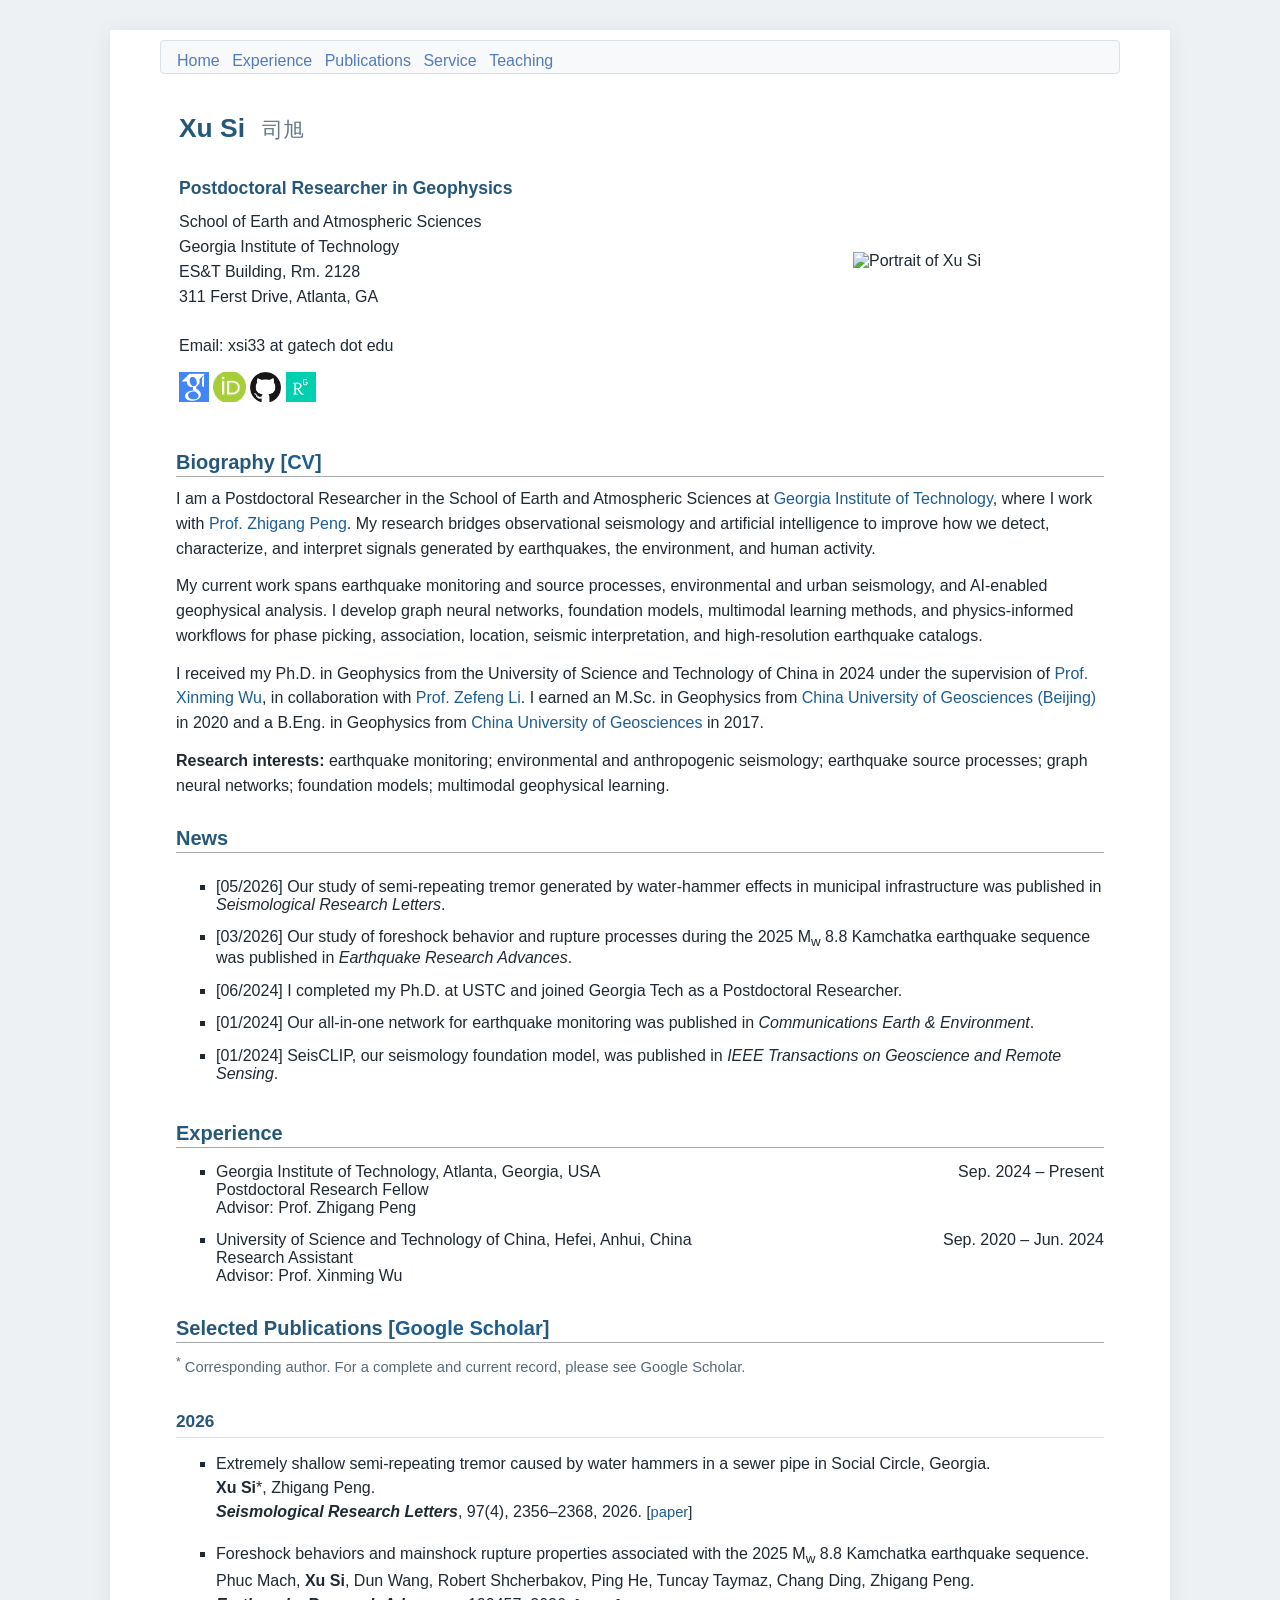
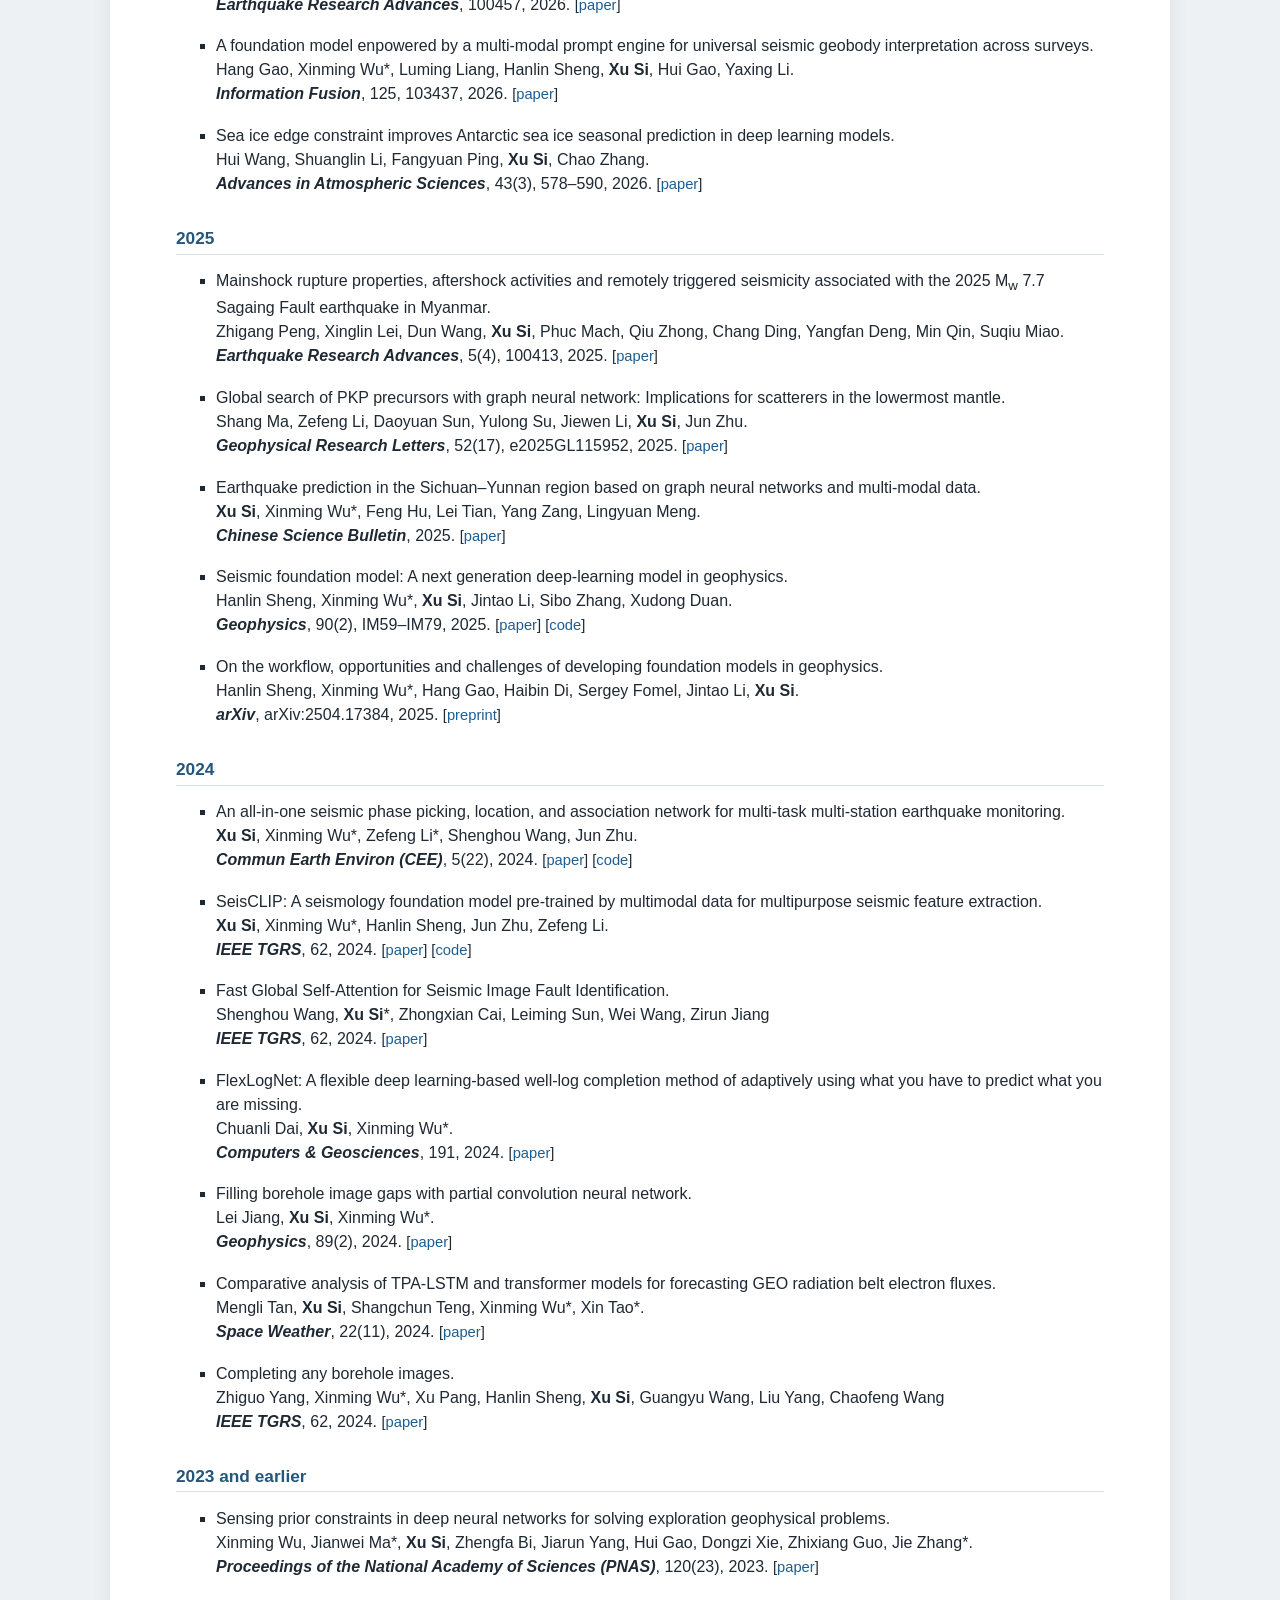
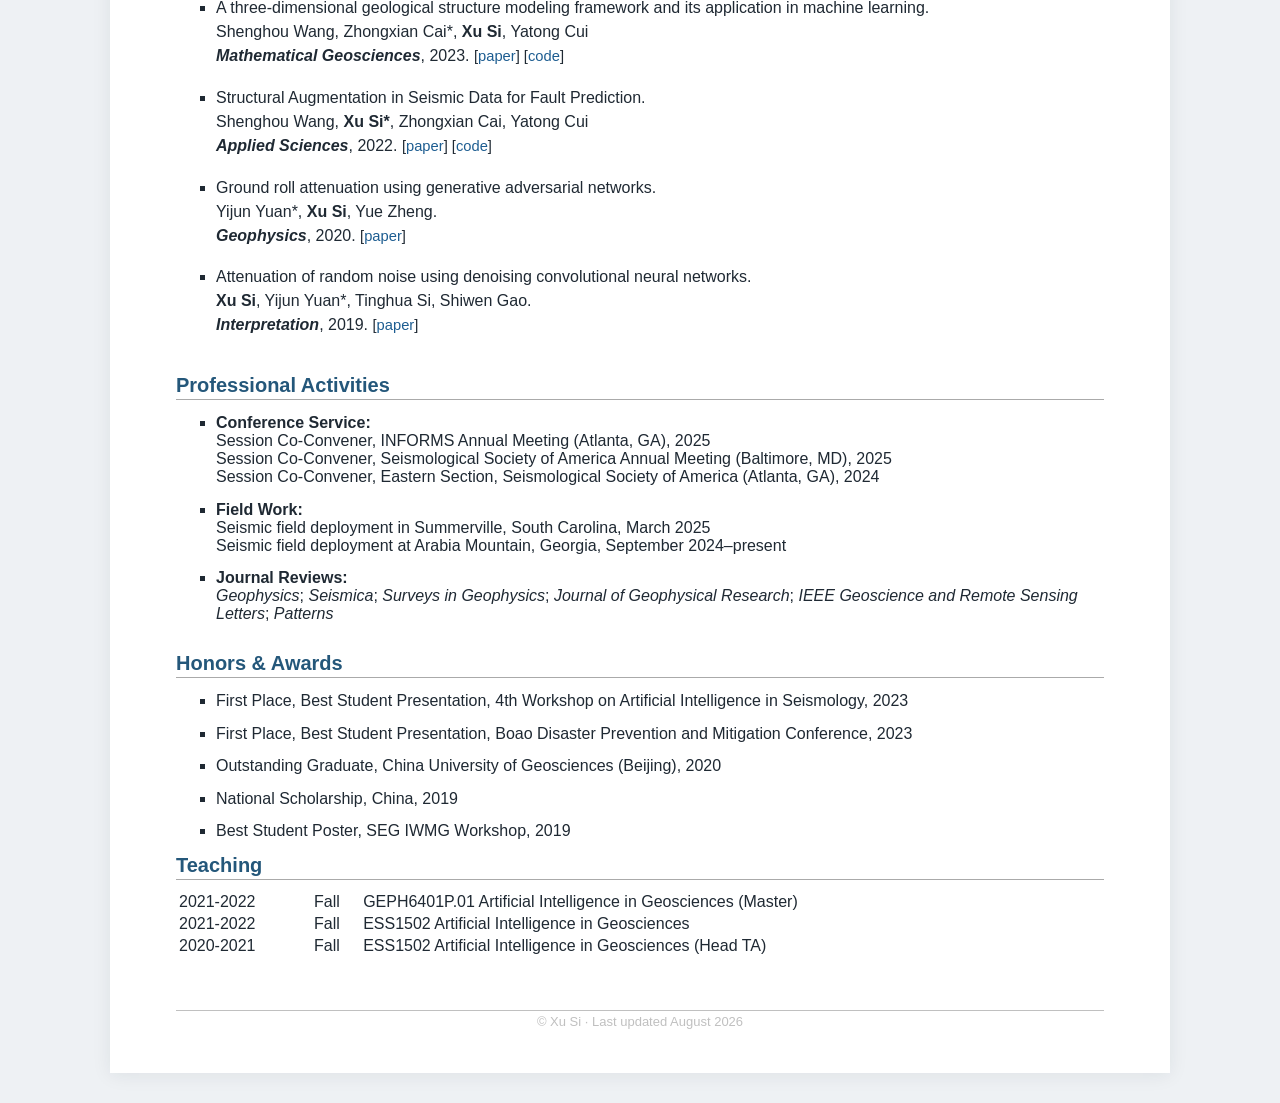
==== commit a7632c6f: "update" ====
--- a/index.html
+++ b/index.html
@@ -148,26 +148,22 @@
 		<li>
 			Extremely shallow semi-repeating tremor caused by water hammers in a sewer pipe in Social Circle, Georgia.<br>
 			<b>Xu Si</b>*, Zhigang Peng.<br>
-			<i><b>Seismological Research Letters</b></i>, 97(4), 2356–2368, 2026.
-			<p class="pub-links">[<a href="https://doi.org/10.1785/0220250421">paper</a>]</p>
+			<i><b>Seismological Research Letters</b></i>, 97(4), 2356–2368, 2026. <span class="pub-links">[<a href="https://doi.org/10.1785/0220250421">paper</a>]</span>
 		</li>
 		<li>
 			Foreshock behaviors and mainshock rupture properties associated with the 2025 M<sub>w</sub> 8.8 Kamchatka earthquake sequence.<br>
 			Phuc Mach, <b>Xu Si</b>, Dun Wang, Robert Shcherbakov, Ping He, Tuncay Taymaz, Chang Ding, Zhigang Peng.<br>
-			<i><b>Earthquake Research Advances</b></i>, 100457, 2026.
-			<p class="pub-links">[<a href="https://doi.org/10.1016/j.eqrea.2026.100457">paper</a>]</p>
+			<i><b>Earthquake Research Advances</b></i>, 100457, 2026. <span class="pub-links">[<a href="https://doi.org/10.1016/j.eqrea.2026.100457">paper</a>]</span>
 		</li>
 		<li>
 			A foundation model enpowered by a multi-modal prompt engine for universal seismic geobody interpretation across surveys.<br>
 			Hang Gao, Xinming Wu*, Luming Liang, Hanlin Sheng, <b>Xu Si</b>, Hui Gao, Yaxing Li.<br>
-			<i><b>Information Fusion</b></i>, 125, 103437, 2026.
-			<p class="pub-links">[<a href="https://doi.org/10.1016/j.inffus.2025.103437">paper</a>]</p>
+			<i><b>Information Fusion</b></i>, 125, 103437, 2026. <span class="pub-links">[<a href="https://doi.org/10.1016/j.inffus.2025.103437">paper</a>]</span>
 		</li>
 		<li>
 			Sea ice edge constraint improves Antarctic sea ice seasonal prediction in deep learning models.<br>
 			Hui Wang, Shuanglin Li, Fangyuan Ping, <b>Xu Si</b>, Chao Zhang.<br>
-			<i><b>Advances in Atmospheric Sciences</b></i>, 43(3), 578–590, 2026.
-			<p class="pub-links">[<a href="https://doi.org/10.1007/s00376-025-5024-2">paper</a>]</p>
+			<i><b>Advances in Atmospheric Sciences</b></i>, 43(3), 578–590, 2026. <span class="pub-links">[<a href="https://doi.org/10.1007/s00376-025-5024-2">paper</a>]</span>
 		</li>
 	</ul>
 
@@ -176,32 +172,27 @@
 		<li>
 			Mainshock rupture properties, aftershock activities and remotely triggered seismicity associated with the 2025 M<sub>w</sub> 7.7 Sagaing Fault earthquake in Myanmar.<br>
 			Zhigang Peng, Xinglin Lei, Dun Wang, <b>Xu Si</b>, Phuc Mach, Qiu Zhong, Chang Ding, Yangfan Deng, Min Qin, Suqiu Miao.<br>
-			<i><b>Earthquake Research Advances</b></i>, 5(4), 100413, 2025.
-			<p class="pub-links">[<a href="https://doi.org/10.1016/j.eqrea.2025.100413">paper</a>]</p>
+			<i><b>Earthquake Research Advances</b></i>, 5(4), 100413, 2025. <span class="pub-links">[<a href="https://doi.org/10.1016/j.eqrea.2025.100413">paper</a>]</span>
 		</li>
 		<li>
 			Global search of PKP precursors with graph neural network: Implications for scatterers in the lowermost mantle.<br>
 			Shang Ma, Zefeng Li, Daoyuan Sun, Yulong Su, Jiewen Li, <b>Xu Si</b>, Jun Zhu.<br>
-			<i><b>Geophysical Research Letters</b></i>, 52(17), e2025GL115952, 2025.
-			<p class="pub-links">[<a href="https://doi.org/10.1029/2025GL115952">paper</a>]</p>
+			<i><b>Geophysical Research Letters</b></i>, 52(17), e2025GL115952, 2025. <span class="pub-links">[<a href="https://doi.org/10.1029/2025GL115952">paper</a>]</span>
 		</li>
 		<li>
 			Earthquake prediction in the Sichuan–Yunnan region based on graph neural networks and multi-modal data.<br>
 			<b>Xu Si</b>, Xinming Wu*, Feng Hu, Lei Tian, Yang Zang, Lingyuan Meng.<br>
-			<i><b>Chinese Science Bulletin</b></i>, 2025.
-			<p class="pub-links">[<a href="https://doi.org/10.1360/CSB-2025-0392">paper</a>]</p>
+			<i><b>Chinese Science Bulletin</b></i>, 2025. <span class="pub-links">[<a href="https://doi.org/10.1360/CSB-2025-0392">paper</a>]</span>
 		</li>
 		<li>
 			Seismic foundation model: A next generation deep-learning model in geophysics.<br>
 			Hanlin Sheng, Xinming Wu*, <b>Xu Si</b>, Jintao Li, Sibo Zhang, Xudong Duan.<br>
-			<i><b>Geophysics</b></i>, 90(2), IM59–IM79, 2025.
-			<p class="pub-links">[<a href="http://cig.ustc.edu.cn/_upload/tpl/05/cd/1485/template1485/papers/sheng2025SFM.pdf">paper</a>] [<a href="https://github.com/shenghanlin/SeismicFoundationModel">code</a>]</p>
+			<i><b>Geophysics</b></i>, 90(2), IM59–IM79, 2025. <span class="pub-links">[<a href="http://cig.ustc.edu.cn/_upload/tpl/05/cd/1485/template1485/papers/sheng2025SFM.pdf">paper</a>] [<a href="https://github.com/shenghanlin/SeismicFoundationModel">code</a>]</span>
 		</li>
 		<li>
 			On the workflow, opportunities and challenges of developing foundation models in geophysics.<br>
 			Hanlin Sheng, Xinming Wu*, Hang Gao, Haibin Di, Sergey Fomel, Jintao Li, <b>Xu Si</b>.<br>
-			<i><b>arXiv</b></i>, arXiv:2504.17384, 2025.
-			<p class="pub-links">[<a href="https://arxiv.org/abs/2504.17384">preprint</a>]</p>
+			<i><b>arXiv</b></i>, arXiv:2504.17384, 2025. <span class="pub-links">[<a href="https://arxiv.org/abs/2504.17384">preprint</a>]</span>
 		</li>
 	</ul>
 
@@ -212,52 +203,37 @@
 			An all-in-one seismic phase picking, location, and association network for multi-task multi-station earthquake
 			monitoring. <br>
 			<b>Xu Si</b>, Xinming Wu*, Zefeng Li*, Shenghou Wang, Jun Zhu.<br>
-			<i><b>Commun Earth Environ (CEE)</b></i>, 5(22), 2024.
-			<p class="pub-links">[<a href="https://www.nature.com/articles/s43247-023-01188-4">paper</a>] [<a
-					href="https://github.com/sixu0/PLAN_Earthquake_Monitoring">code</a>]</p>
+			<i><b>Commun Earth Environ (CEE)</b></i>, 5(22), 2024. <span class="pub-links">[<a href="https://www.nature.com/articles/s43247-023-01188-4">paper</a>] [<a href="https://github.com/sixu0/PLAN_Earthquake_Monitoring">code</a>]</span>
 		</li>
 		<li>
 			SeisCLIP: A seismology foundation model pre-trained by multimodal data for multipurpose seismic feature extraction. <br>
 			<b>Xu Si</b>, Xinming Wu*, Hanlin Sheng, Jun Zhu, Zefeng Li.<br>
-			<i><b>IEEE TGRS</b></i>, 62, 2024.
-			<p class="pub-links">[<a href="https://ieeexplore.ieee.org/document/10400506">paper</a>] [<a
-					href="https://github.com/sixu0/SeisCLIP">code</a>]</p>
+			<i><b>IEEE TGRS</b></i>, 62, 2024. <span class="pub-links">[<a href="https://ieeexplore.ieee.org/document/10400506">paper</a>] [<a href="https://github.com/sixu0/SeisCLIP">code</a>]</span>
 		</li>
 		<li>
 			Fast Global Self-Attention for Seismic Image Fault Identification.
 			<br>
 			Shenghou Wang,  <b>Xu Si</b>*, Zhongxian Cai, Leiming Sun, Wei Wang, Zirun Jiang<br>
-			<i><b>IEEE TGRS</b></i>, 62, 2024.
-			<p class="pub-links">[<a href="https://ieeexplore.ieee.org/abstract/document/10621618">paper</a>]</p>
+			<i><b>IEEE TGRS</b></i>, 62, 2024. <span class="pub-links">[<a href="https://ieeexplore.ieee.org/abstract/document/10621618">paper</a>]</span>
 		</li>
 		<li> FlexLogNet: A flexible deep learning-based well-log completion method of adaptively using what you have to predict what
 		you are missing. <br>
 			Chuanli Dai, <b>Xu Si</b>, Xinming Wu*.<br>
-			<i><b>Computers &amp; Geosciences</b></i>, 191, 2024.
-			<p class="pub-links">[<a
-					href="http://cig.ustc.edu.cn/_upload/tpl/05/cd/1485/template1485/papers/dai2024FlexLogNet.pdf">paper</a>]
-			</p>
+			<i><b>Computers &amp; Geosciences</b></i>, 191, 2024. <span class="pub-links">[<a href="http://cig.ustc.edu.cn/_upload/tpl/05/cd/1485/template1485/papers/dai2024FlexLogNet.pdf">paper</a>]</span>
 		</li>
 		<li> Filling borehole image gaps with partial convolution neural network. <br>
 			Lei Jiang, <b>Xu Si</b>, Xinming Wu*.<br>
-			<i><b>Geophysics</b></i>, 89(2), 2024.
-			<p class="pub-links">[<a
-					href="https://cig.ustc.edu.cn/_upload/tpl/05/cd/1485/template1485/papers/jiang2024FillingBoreholeImageGaps.pdf">paper</a>]
-			</p>
+			<i><b>Geophysics</b></i>, 89(2), 2024. <span class="pub-links">[<a href="https://cig.ustc.edu.cn/_upload/tpl/05/cd/1485/template1485/papers/jiang2024FillingBoreholeImageGaps.pdf">paper</a>]</span>
 		</li>
 		<li> Comparative analysis of TPA‐LSTM and transformer models for forecasting GEO radiation belt electron fluxes. <br>
 			Mengli Tan, <b>Xu Si</b>, Shangchun Teng, Xinming Wu*, Xin Tao*.<br>
-			<i><b>Space Weather</b></i>, 22(11), 2024.
-			<p class="pub-links">[<a
-					href="https://agupubs.onlinelibrary.wiley.com/doi/pdf/10.1029/2024SW004119">paper</a>]
-			</p>
+			<i><b>Space Weather</b></i>, 22(11), 2024. <span class="pub-links">[<a href="https://agupubs.onlinelibrary.wiley.com/doi/pdf/10.1029/2024SW004119">paper</a>]</span>
 		</li>
 		<li>
 			Completing any borehole images.
 			<br>
 			Zhiguo Yang, Xinming Wu*, Xu Pang, Hanlin Sheng, <b>Xu Si</b>, Guangyu Wang, Liu Yang, Chaofeng Wang<br>
-			<i><b>IEEE TGRS</b></i>, 62, 2024.
-			<p class="pub-links">[<a href="https://ieeexplore.ieee.org/abstract/document/10697218">paper</a>]</p>
+			<i><b>IEEE TGRS</b></i>, 62, 2024. <span class="pub-links">[<a href="https://ieeexplore.ieee.org/abstract/document/10697218">paper</a>]</span>
 		</li>
 	</ul>
 
@@ -267,32 +243,26 @@
 		<li> 
 			Sensing prior constraints in deep neural networks for solving exploration geophysical problems. <br>
 			Xinming Wu, Jianwei Ma*, <b>Xu Si</b>, Zhengfa Bi, Jiarun Yang, Hui Gao, Dongzi Xie, Zhixiang Guo, Jie Zhang*.<br>
-			<i><b>Proceedings of the National Academy of Sciences (PNAS)</b></i>, 120(23), 2023.
-			<p>[<a href="https://www.pnas.org/doi/10.1073/pnas.2219573120">paper</a>]</p>
+			<i><b>Proceedings of the National Academy of Sciences (PNAS)</b></i>, 120(23), 2023. <span class="pub-links">[<a href="https://www.pnas.org/doi/10.1073/pnas.2219573120">paper</a>]</span>
 		</li>
 		<li> 
 			A three-dimensional geological structure modeling framework and its application in machine learning. <br>
 			Shenghou Wang, Zhongxian Cai*, <b>Xu Si</b>, Yatong Cui<br>
-			<i><b>Mathematical Geosciences</b></i>, 2023.
-			<p>[<a href="https://link.springer.com/article/10.1007/s11004-022-10027-9">paper</a>][<a
-					href="https://github.com/sixu0/Fault_aug">code</a>]</p>
+			<i><b>Mathematical Geosciences</b></i>, 2023. <span class="pub-links">[<a href="https://link.springer.com/article/10.1007/s11004-022-10027-9">paper</a>] [<a href="https://github.com/sixu0/Fault_aug">code</a>]</span>
 		</li>
 		<li> 
 			Structural Augmentation in Seismic Data for Fault Prediction. <br>
 			Shenghou Wang, <b>Xu Si&#42;</b>, Zhongxian Cai, Yatong Cui<br>
-			<i><b>Applied Sciences</b></i>, 2022.
-			<p>[<a href="https://www.mdpi.com/2076-3417/12/19/9796">paper</a>][<a href="https://github.com/sixu0/Fault_aug">code</a>]</p>
+			<i><b>Applied Sciences</b></i>, 2022. <span class="pub-links">[<a href="https://www.mdpi.com/2076-3417/12/19/9796">paper</a>] [<a href="https://github.com/sixu0/Fault_aug">code</a>]</span>
 		</li>
 		<li> 
 			Ground roll attenuation using generative adversarial networks. <br>
 			Yijun Yuan*, <b>Xu Si</b>, Yue Zheng. <br>
-			<i><b>Geophysics</b></i> , 2020.
-			<p>[<a href="https://library.seg.org/doi/10.1190/geo2019-0414.1">paper</a>]</p>
+			<i><b>Geophysics</b></i>, 2020. <span class="pub-links">[<a href="https://library.seg.org/doi/10.1190/geo2019-0414.1">paper</a>]</span>
 		</li>
 		<li> Attenuation of random noise using denoising convolutional neural networks. <br>
 			<b>Xu Si</b>, Yijun Yuan*, Tinghua Si, Shiwen Gao. <br>
-			<i><b>Interpretation</b></i>, 2019.
-			<p>[<a href="https://library.seg.org/doi/10.1190/INT-2018-0220.1">paper</a>]</p>
+			<i><b>Interpretation</b></i>, 2019. <span class="pub-links">[<a href="https://library.seg.org/doi/10.1190/INT-2018-0220.1">paper</a>]</span>
 		</li>
 	</ul>
 
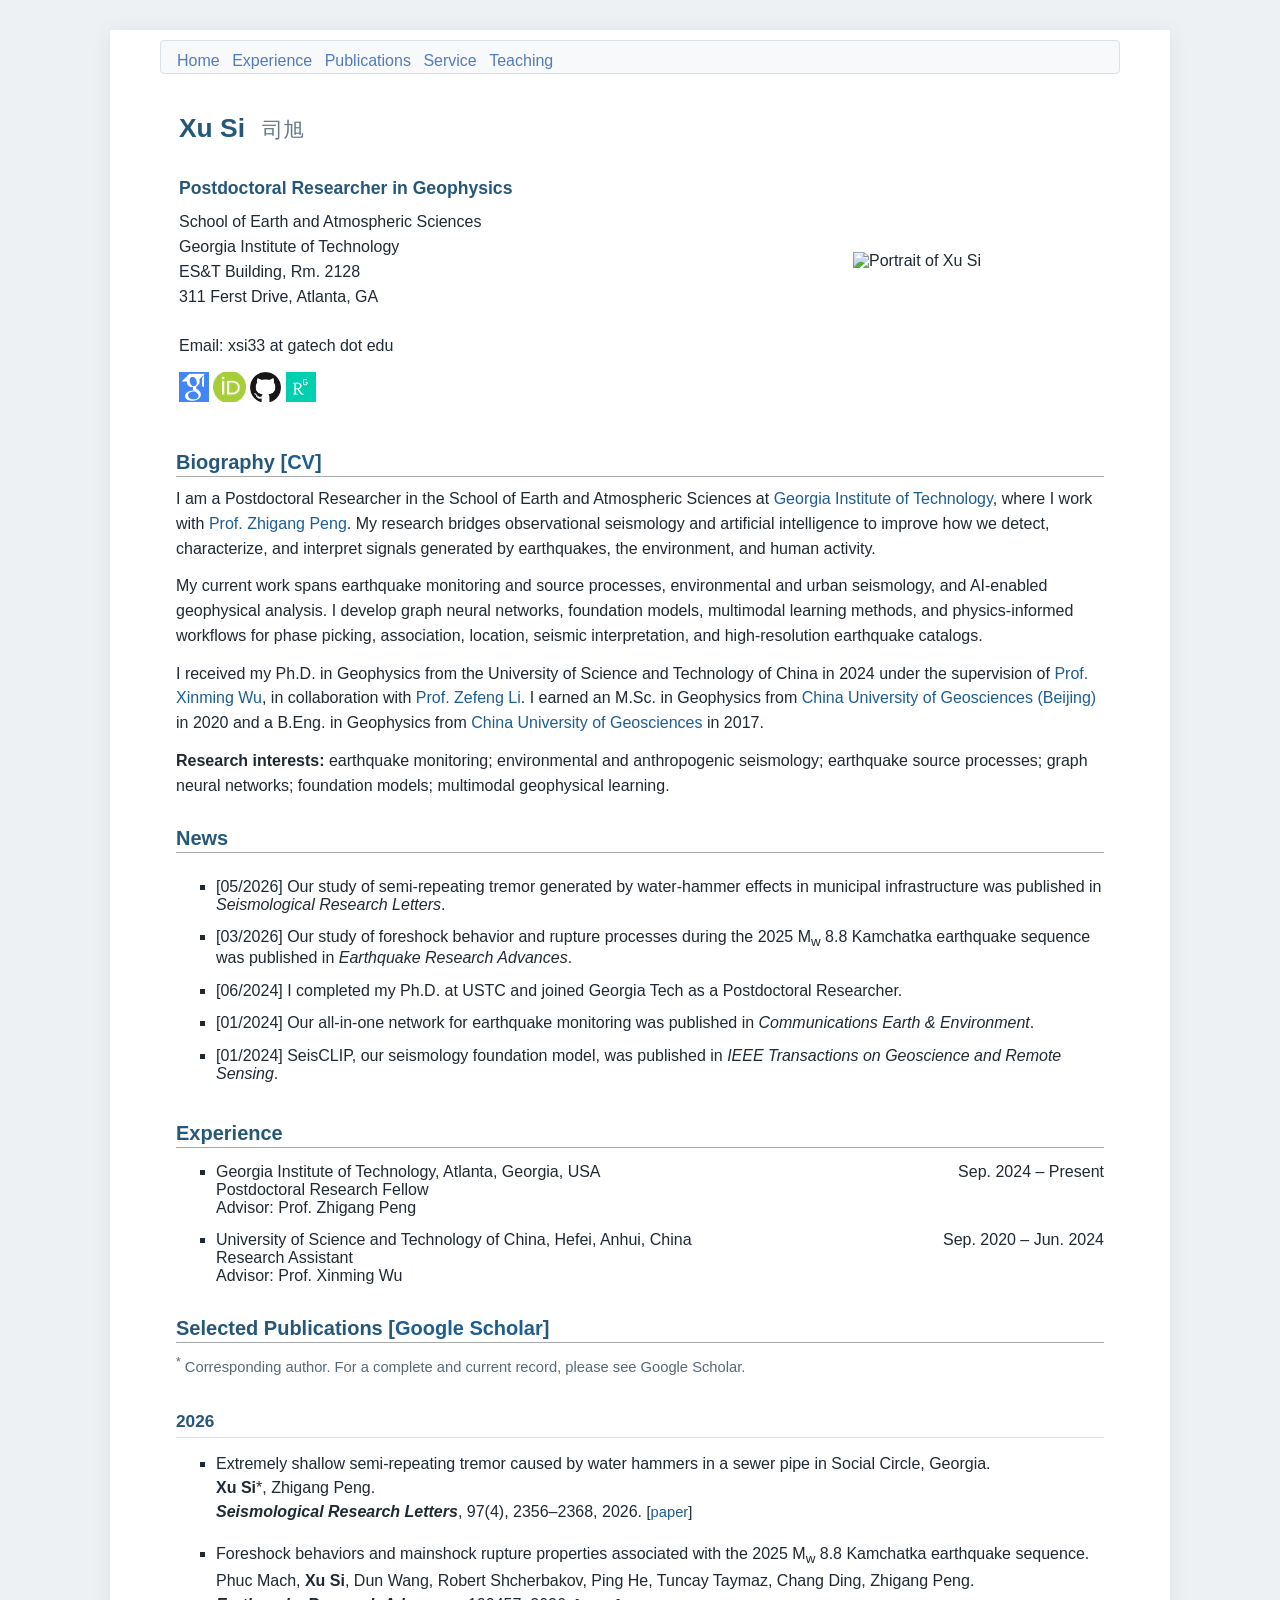
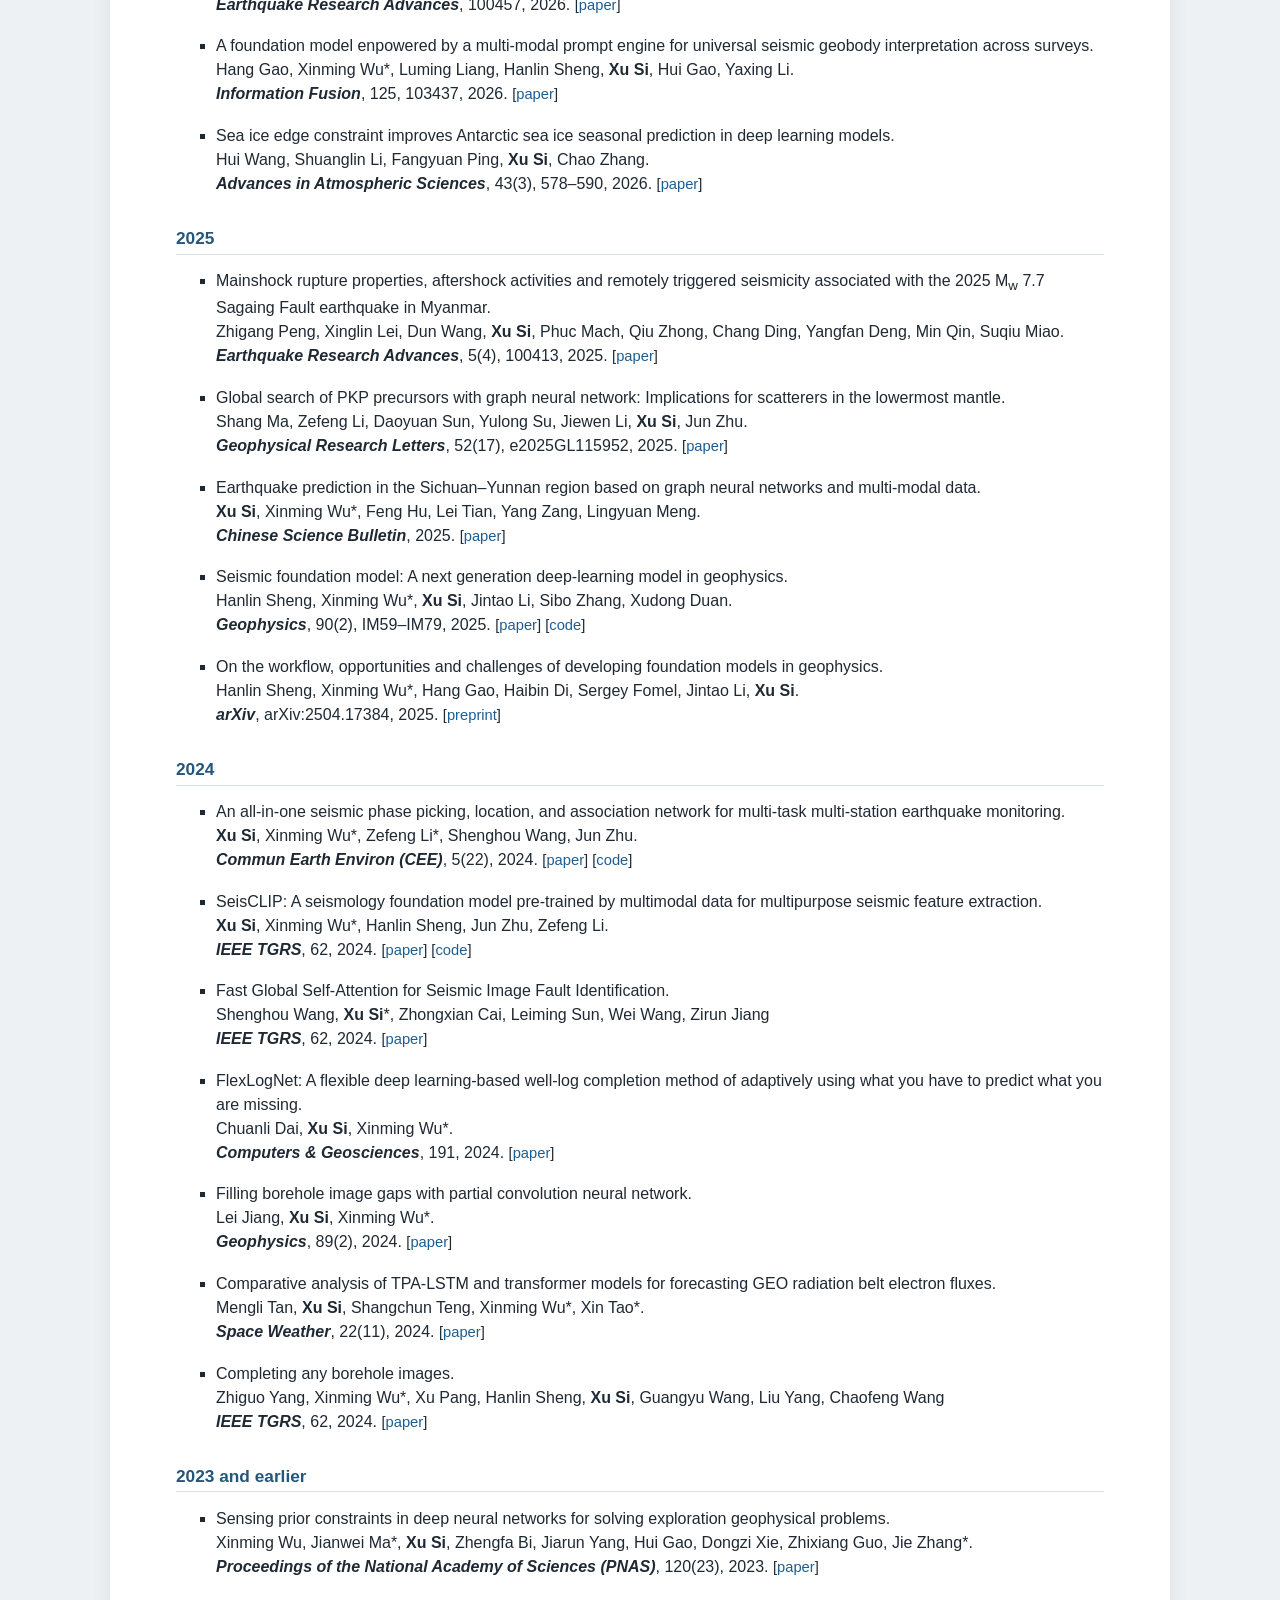
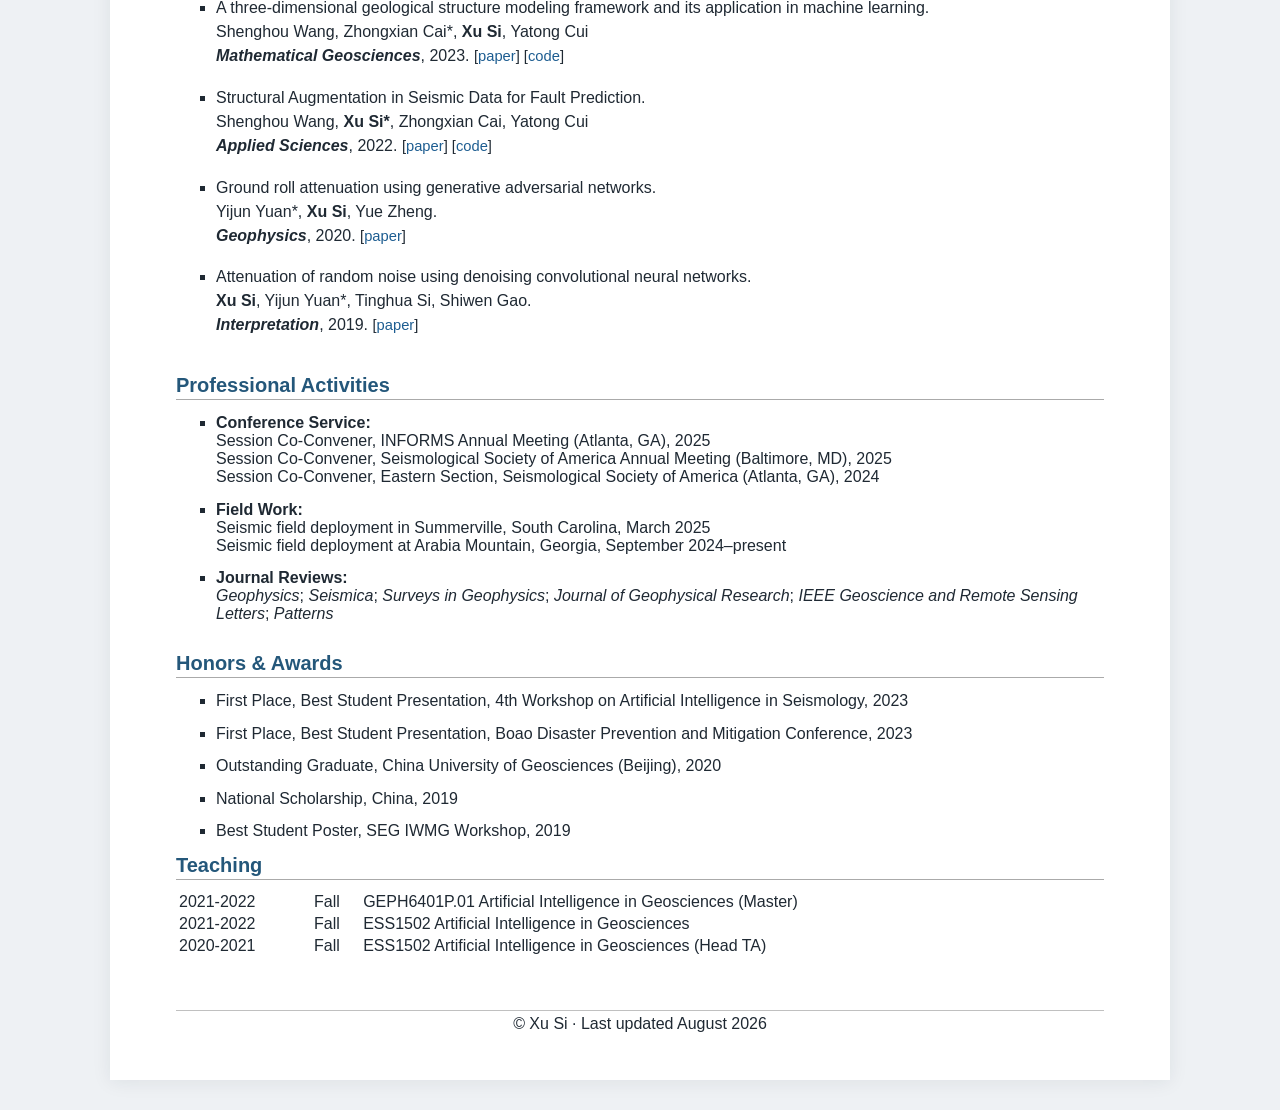
==== commit e961a5d8: "update" ====
--- a/index.html
+++ b/index.html
@@ -334,9 +334,12 @@
 
 
 <div id="footer">
-	<div id="clustrmaps-widget">
-			<script type="text/javascript" id="clstr_globe"
-				src="//clustrmaps.com/globe.js?d=zldjbNQt2VeWQ4o3VIk_ILnxk0wG7ytRajCscqDWEXE"></script>
+	<div id="footer-text"></div>
+</div>
+<div style="text-align:center">
+	<div id="clustrmaps-widget" style="width:10%; min-width:90px; margin:0 auto">
+		<script type="text/javascript" id="clstr_globe"
+			src="//clustrmaps.com/globe.js?d=zldjbNQt2VeWQ4o3VIk_ILnxk0wG7ytRajCscqDWEXE"></script>
 		<noscript><a href="https://clustrmaps.com/site/xfn5" title="Visit tracker"><img
 			src="//clustrmaps.com/map_v2.png?cl=ffffff&amp;w=a&amp;t=tt&amp;d=pT8r_ZMBBdBPTv7KnlTCiBDylmHyi1qsWdPpY_tIlqY" alt="Visitor map" /></a></noscript>
 	</div>
